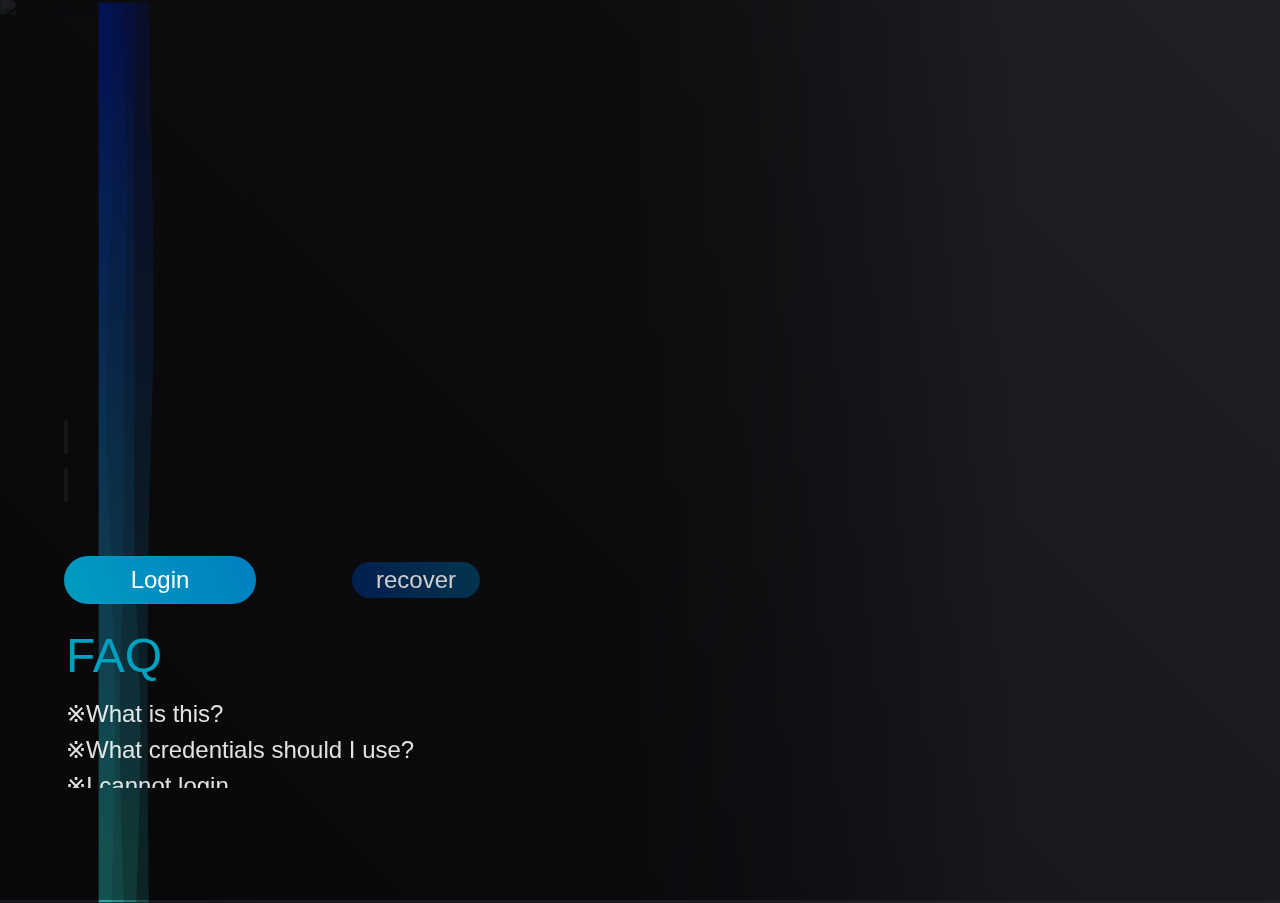
==== index.html @ 80a17612 "initial" ====
<!--SHArdow-->

<!doctype html>
<html lang="en" id="documentRoot">

    <head>


        <meta charset="utf-8">
        <meta name="viewport" content="width=device-width, initial-scale=1.0, user-scalable=no">
        <meta name="description" content="A site by SHArdow for 'pisces_' releases...">
        <meta name="theme-color" content="#242424">
        <meta name="robots" content="noindex, nofollow, noimageindex, noarchive, nosnippet">
        <meta name="author" content="shardow">
        <meta name="og:title" content="pisces_">
        <meta name="og:description" content="A site by SHArdow for 'pisces_' releases...">
        <meta name="og:image" content="https://shardowyt.gitlab.io/pisces/assets/icons/superlargesnail.png">
        <meta name="og:url" content="https://shardowyt.gitlab.io/pisces/">
        <meta name="og:type" content="website">
        <title>pisces_ login</title>
        <link rel="icon" href="snail.png">
        <link rel="apple-touch-icon" href="snail.png">
        <link rel="manifest" href="manifest.webmanifest">


        <style>




            @font-face
            {
                font-family: "JetBrains Mono NL";
                font-style: normal;
                font-weight: normal;
                license: "https://github.com/JetBrains/JetBrainsMono/blob/master/OFL.txt";
            }



            .defaultFont
            {
                font-family: Bahnschrift, Segoe UI, Gill Sans, Helvetica, Arial, sans-serif;
                color: #FFFFFFE0;
            }

            .monospaceFont
            {
                font-family: Jetbrains Mono NL, Lucida Console, Consolas, monospace;
                color: #FFFFFFE0;
            }









            #documentRoot
            {
                width: 100%;
                height: 100%;
                background: linear-gradient(225deg, #202024, #101016);
            }













            #documentBody
            {
                background: linear-gradient(225deg, #202024, #101016);
                overflow: hidden;
                user-select: none;
                margin: 0.0800px;
                width: 100vw;
                height: 100vh;
                cursor: crosshair;
            }








            #background
            {
                position: absolute;
                width: 120%;
                height: auto;
                opacity: 0;
                transform: translate(0%, -8%);
                transition-duration: 1s;
                pointer-events: none;
            }








            .hexagonPatternPath
            {
                fill: none;
                stroke: #FFFFFF;
                stroke-width: 16px;
                stroke-miterlimit: 1;
                stroke-linejoin: round;
            }




            #hexagonTileSvg
            {
                position: absolute;
                display: inline-block;
                opacity: 0.0167;
                margin: 0;
                transform: translate(0px, -44px);
                pointer-events: none;
            }







            #credentialsGradient
            {
                position: absolute;
                width: 100%;
                height: 100%;
                top: auto;
                bottom: auto;
                left: calc(-576px - 64px);
                right: auto;
                background: linear-gradient(90deg, #00000000 0px, #00000000 640px, #00000080 640px, #00000060 768px, #00000000 1024px);
                /* border-radius: 0px 64px 64px 0px; */
                pointer-events: none;

                transition-duration: 0.5s;
            }












            #credentialsDisplayGridContainer
            {

                position: absolute;
                width: 576px;
                height: 100%;
                top: auto;
                bottom: auto;
                left: calc(-576px - 64px);
                right: auto;

                background-color: #00000080;
                /* border: 0.8px solid #FFFFFF10; */

                overflow-x: hidden;
                overflow-y: scroll;
                transform: rotateY(180deg);

                padding-top: 0px;
                padding-bottom: 0px;
                padding-left: 0px;
                padding-right: 64px;


                transition-duration: 0.5s;

            }


            #credentialsDisplayGridContainer::-webkit-scrollbar
            {
                width: 16px;
            }
            #credentialsDisplayGridContainer::-webkit-scrollbar-track
            {
                display: none;
            }
            #credentialsDisplayGridContainer::-webkit-scrollbar-corner
            {
                display: none;
            }
            #credentialsDisplayGridContainer::-webkit-scrollbar-thumb
            {
                display: block;
                background: #FFFFFFE0;
                border-radius: 8px;
            }






            #credentialsDisplayGrid
            {

                display: grid;
                width: 100%;
                height: 100%;

                grid-template-columns: 1fr;
                grid-template-rows: minmax(0px, 192px) 64px 128px 36px 48px 64px 96px 1fr 24px 24px 64px;

                transform: rotateY(-180deg);

                padding-top: 0px;
                padding-bottom: 0px;
                padding-left: 64px;
                padding-right: 0px;

            }








            #siteIconsContainer
            {
                display: grid;
                overflow: hidden;
                width: 100%;
                height: 100%;
                grid-template-columns: 100%;
                grid-template-rows: 100%;
                grid-area: 1 / 1 / span 1 / span 1;
                mask-image: linear-gradient(180deg, #FFFFFFFF 0%, #FFFFFFFF 80%, #FFFFFF00 100%);
                -webkit-mask-image: linear-gradient(180deg, #FFFFFFFF 0%, #FFFFFFFF 80%, #FFFFFF00 100%);
            }





            #siteLogo
            {
                width: 100%;
                height: auto;
                overflow: hidden;
                border: none;
                transform: translate(25%, -100%) scale(1.5);
                transition-duration: 0.5s;
                grid-area: 1 / 1 / span 1 / span 1;
            }









            #socialMediaContainer
            {
                display: grid;
                width: 256px;
                height: 64px;
                overflow: visible;
                grid-area: 1 / 1 / span 1 / span 1;
                grid-template-columns: repeat(auto-fill, 64px);
                grid-template-rows: 100%;
                row-gap: 8px;
                column-gap: 8px;
                transform: translate(50%, -100%);
                transition-duration: 0.1667s;

            }

            #socialMediaContainer > *
            {
                justify-content: center;
                text-align: center;
                cursor: pointer;
            }












            .socialMediaLink
            {

                width: 64px;
                height: 64px;
                overflow: visible;



                background-image: linear-gradient(70deg, #FFFFFF20 0%, #FFFFFF20 48%, #FFFFFFA0 48.5%, #FFFFFFA0 50%, #FFFFFFA0 51.5%, #FFFFFF10 52%, #FFFFFF10 100%);
                background-size: 250%;
                background-repeat: no-repeat;
                background-position: 100%;

                border-radius: 24px;

                transition-duration: 0.2s;
                transition-timing-function: ease-in-out;

            }





            .socialMediaLink:hover
            {
                background-position: 0%;
                transform: scale(1.1024);
            }





            .socialMediaLinkIcon
            {

                display: inline;

                width: auto;
                height: 48px;

                padding-top: 8px;
                padding-bottom: 8px;
                padding-left: auto;
                padding-right: auto;

                filter: saturate(1);

                transition-duration: 0.2s;



            }




            .socialMediaLinkIcon:hover
            {
                transform: scale(1.1042);
                filter: saturate(0.8);
            }



















            #welcomeTitle
            {
                z-index: 1;
                font-size: 64px;
                transition-duration: 0.1667s;

                background: linear-gradient(120deg, #00A0C0 0%, #0060C0 100%);
                background-clip: text;
                text-fill-color: #00000000;
                -webkit-background-clip: text;
                -webkit-text-fill-color: #00000000;
                background-size: 300% auto;

            }

            #welcomeTitle:hover
            {
                background-size: 100% auto;
            }





            #siteTitle
            {
                z-index: 1;
                font-size: 72px;
                font-weight: bold;
                transition-duration: 0.1667s;

                background: linear-gradient(120deg, #00A0C0 0%, #0060C0 100%);
                background-clip: text;
                text-fill-color: #00000000;
                -webkit-background-clip: text;
                -webkit-text-fill-color: #00000000;
                background-size: 300% auto;

            }

            #siteTitle:hover
            {
                background-size: 100% auto;
            }













            #credentialsInputLabel
            {
                font-size: 24px;
                transition-duration: 0.1667s;
                cursor: help;
                color: #E0E0E0E0;
            }

            #credentialsInputLabel:hover
            {
                color: #FFFFFFE0;
            }




            .credentialsInput
            {
                position: relative;
                width: 0px;
                height: 32px;
                background-color: #24242480;
                color: #FFFFFF;
                font-size: 20px;
                outline: none;
                border: none;
                border-radius: 16px;
                border-color: transparent;
                caret-color: #0080C0;
                transition-duration: 0.3333s;
                color-scheme: dark;
                
            }

            .credentialsInput:hover
            {
                background-color: #242424E0;
            }

            .credentialsInput:valid
            {
                background-color: #242424A0 !important;
            }











            #credentialsButtonsContainer
            {
                display: grid;
                width: 100%;
                height: 100%;
                overflow: hidden;
                grid-template-columns: 50% 50%;
                grid-template-rows: 100%;
                justify-content: center;
                align-items: center;
            }


            .credentialsButton
            {

                border-color: transparent;
                font-size: 24px;
                color: #FFFFFF;
                width: 192px;
                height: 48px;
                border: none;
                border-radius: 24px;
                border-color: transparent;
                outline: none;


                background-image: linear-gradient(70deg, #40C000 0%, #80C000 48%, #FFFFFF 48.5%, #FFFFFF 50%, #FFFFFF 51.5%, #00A0C0 52%, #0080C0 100%);
                background-size: 250%;
                background-repeat: no-repeat;
                background-position: 100%;

                transition-duration: 0.3333s;

                cursor: pointer;

            }

            .credentialsButton:hover
            {
                background-position: 0%;
            }




            #credentialsSubmit
            {
                width: 192px;
                height: 48px;
                background-image: linear-gradient(70deg, #40C000 0%, #80C000 48%, #FFFFFF 48.5%, #FFFFFF 50%, #FFFFFF 51.5%, #00A0C0 52%, #0080C0 100%);
            }

            #credentialsForgot
            {
                width: 128px;
                height: 36px;
                background-image: linear-gradient(70deg, #208000 0%, #40A000 48%, #FFFFFF 48.5%, #FFFFFF 50%, #FFFFFF 51.5%, #002060 52%, #004060 100%);
                opacity: 0.8;
            }


            #credentialsForgot:hover
            {
                opacity: 1;
            }







            #questionsContainer
            {
                display: grid;
                overflow-x: hidden;
                overflow-y: scroll;
                width: 100%;
                height: 100%;
                grid-template-columns: 100%;
                grid-template-rows: 72px repeat(3, 36px);
            }


            #questionsContainer::-webkit-scrollbar
            {
                width: 16px;
            }
            #questionsContainer::-webkit-scrollbar-track
            {
                display: none;
            }
            #questionsContainer::-webkit-scrollbar-corner
            {
                display: none;
            }
            #questionsContainer::-webkit-scrollbar-thumb
            {
                display: block;
                background: #FFFFFFE0;
                border-radius: 8px;
            }






            #questionsContainer > *:nth-child(1)
            {
                font-size: 48px;
                font-weight: normal;
                color: #00A0C0;
            }


            #questionsContainer > *:nth-child(1):hover
            {

                color: #0080C0;
            }


            #questionsContainer > *:nth-child(1)::before
            {
                content: none;
            }



            #questionsContainer > *
            {
                overflow: hidden;
                width: 100%;
                height: 92%;
                transform: translate(2px, 0px);
                font-size: 24px;
                white-space: nowrap;
                text-overflow: ellipsis;
                font-weight: lighter;
                transition-duration: 0.1667s;
                cursor: help;
            }

            #questionsContainer > *::before
            {
                content: "\203B";
            }




            #questionsContainer > *:hover
            {
                color: #0080C0;
            }




            #questionAnswer
            {

                display: flex;

                position: absolute;
                width: 256px;
                height: 0px;
                grid-area: 8 / 1 / span 1 / span 1;

                overflow: hidden;
                justify-content: left;
                align-items: flex-start;
                text-align: justify;

                padding: 16px;

                background: #FFFFFFA0;
                border-radius: 32px;
                transform: translate(224px, 0px);
                opacity: 0;

                color: #000000;
                transition-duration: 0.5s;
                font-size: 24px;
                pointer-events: none;

            }







            #conceptText
            {
                transition-duration: 0.1667s;
                cursor: help;
                color: #606060E0;
            }
            #conceptText:hover
            {
                color: #808080E0;
            }




            #designText
            {
                transition-duration: 0.1667s;
                cursor: help;
                color: #606060E0;
            }
            #designText:hover
            {
                color: #808080E0;
            }





            #noJsContainer
            {
                z-index: 9;
                position: absolute;
                display: block;
                width: 100vw;
                height: 100vh;
                top: 0px;
                bottom: auto;
                left: 0px;
                right: auto;
                justify-content: center;
                align-items: center;
                background-color: #24242480;
            }


            #noJsTitle
            {
                position: absolute;
                display: flex;
                width: 100%;
                height: 100%;
                justify-content: center;
                align-items: center;
                font-size: 72px;
                transform: translate(0px, -48px)
            }


            #noJsSubtitle
            {
                position: absolute;
                display: flex;
                width: 100%;
                height: 100%;
                justify-content: center;
                align-items: center;
                font-size: 36px;
                transform: translate(0px, 48px)
            }














        </style>



    </head>





    <body id="documentBody">



        <img id="background" src="" alt="Background image"></img>




        <audio id="backgroundSound" loop>
            <source src="" type="audio/mpeg">
        </audio>








        <svg width="100%" height="100%" id="svg" viewBox="0 0 1440 400" xmlns="http://www.w3.org/2000/svg" class="transition duration-300 ease-in-out delay-150" style="position: absolute;width: 100vh;height: 30.5556vh;transform: rotate(90deg) scaleY(0.25) translate(35vh, 100vw);">
            <style>
                .path-0{
                    animation:pathAnim-0 4s;
                    animation-timing-function: linear;
                    animation-iteration-count: infinite;
                }
                @keyframes pathAnim-0{
                    0%{
                    d: path("M 0,400 C 0,400 0,80 0,80 C 115.65550239234452,70.66028708133972 231.31100478468903,61.32057416267943 325,55 C 418.68899521531097,48.67942583732057 490.4114832535885,45.377990430622006 566,51 C 641.5885167464115,56.622009569377994 721.043062200957,71.16746411483254 828,79 C 934.956937799043,86.83253588516746 1069.4162679425838,87.95215311004783 1176,87 C 1282.5837320574162,86.04784688995217 1361.2918660287082,83.02392344497608 1440,80 C 1440,80 1440,400 1440,400 Z");
                    }
                    25%{
                    d: path("M 0,400 C 0,400 0,80 0,80 C 93.52153110047843,70.34449760765551 187.04306220095685,60.68899521531101 285,64 C 382.95693779904315,67.31100478468899 485.3492822966508,83.58851674641147 580,94 C 674.6507177033492,104.41148325358853 761.5598086124402,108.95693779904306 868,108 C 974.4401913875598,107.04306220095694 1100.4114832535886,100.58373205741627 1199,95 C 1297.5885167464114,89.41626794258373 1368.7942583732056,84.70813397129186 1440,80 C 1440,80 1440,400 1440,400 Z");
                    }
                    50%{
                    d: path("M 0,400 C 0,400 0,80 0,80 C 82.3732057416268,94.05741626794259 164.7464114832536,108.11483253588517 250,103 C 335.2535885167464,97.88516746411483 423.38755980861254,73.5980861244019 524,63 C 624.6124401913875,52.40191387559809 737.7033492822965,55.49282296650718 844,60 C 950.2966507177035,64.50717703349282 1049.799043062201,70.43062200956938 1148,74 C 1246.200956937799,77.56937799043062 1343.1004784688994,78.7846889952153 1440,80 C 1440,80 1440,400 1440,400 Z");
                    }
                    75%{
                    d: path("M 0,400 C 0,400 0,80 0,80 C 92.56459330143542,68.36363636363636 185.12918660287085,56.72727272727272 292,61 C 398.87081339712915,65.27272727272728 520.0478468899521,85.45454545454547 607,89 C 693.9521531100479,92.54545454545453 746.6794258373207,79.45454545454545 840,77 C 933.3205741626793,74.54545454545455 1067.2344497607655,82.72727272727272 1174,85 C 1280.7655502392345,87.27272727272728 1360.3827751196172,83.63636363636364 1440,80 C 1440,80 1440,400 1440,400 Z");
                    }
                    100%{
                    d: path("M 0,400 C 0,400 0,80 0,80 C 115.65550239234452,70.66028708133972 231.31100478468903,61.32057416267943 325,55 C 418.68899521531097,48.67942583732057 490.4114832535885,45.377990430622006 566,51 C 641.5885167464115,56.622009569377994 721.043062200957,71.16746411483254 828,79 C 934.956937799043,86.83253588516746 1069.4162679425838,87.95215311004783 1176,87 C 1282.5837320574162,86.04784688995217 1361.2918660287082,83.02392344497608 1440,80 C 1440,80 1440,400 1440,400 Z");
                    }
                }</style><defs><linearGradient id="gradient" x1="0%" y1="50%" x2="100%" y2="50%"><stop offset="5%" stop-color="#002bdc44"></stop><stop offset="95%" stop-color="#32ded444"></stop></linearGradient></defs><path d="M 0,400 C 0,400 0,80 0,80 C 115.65550239234452,70.66028708133972 231.31100478468903,61.32057416267943 325,55 C 418.68899521531097,48.67942583732057 490.4114832535885,45.377990430622006 566,51 C 641.5885167464115,56.622009569377994 721.043062200957,71.16746411483254 828,79 C 934.956937799043,86.83253588516746 1069.4162679425838,87.95215311004783 1176,87 C 1282.5837320574162,86.04784688995217 1361.2918660287082,83.02392344497608 1440,80 C 1440,80 1440,400 1440,400 Z" stroke="none" stroke-width="0" fill="url(#gradient)" class="transition-all duration-300 ease-in-out delay-150 path-0"></path><style>
                .path-1{
                    animation:pathAnim-1 4s;
                    animation-timing-function: linear;
                    animation-iteration-count: infinite;
                }
                @keyframes pathAnim-1{
                    0%{
                    d: path("M 0,400 C 0,400 0,160 0,160 C 77.70334928229664,165.98086124401914 155.40669856459328,171.96172248803828 259,173 C 362.5933014354067,174.03827751196172 492.07655502392333,170.13397129186603 604,171 C 715.9234449760767,171.86602870813397 810.2870813397129,177.50239234449762 895,169 C 979.7129186602871,160.49760765550238 1054.7751196172248,137.85645933014354 1144,134 C 1233.2248803827752,130.14354066985646 1336.6124401913876,145.07177033492823 1440,160 C 1440,160 1440,400 1440,400 Z");
                    }
                    25%{
                    d: path("M 0,400 C 0,400 0,160 0,160 C 117.81818181818184,151.22488038277513 235.63636363636368,142.44976076555025 326,138 C 416.3636363636363,133.55023923444975 479.27272727272714,133.42583732057415 556,138 C 632.7272727272729,142.57416267942585 723.2727272727274,151.8468899521531 820,150 C 916.7272727272726,148.1531100478469 1019.6363636363635,135.1866028708134 1124,135 C 1228.3636363636365,134.8133971291866 1334.1818181818182,147.40669856459328 1440,160 C 1440,160 1440,400 1440,400 Z");
                    }
                    50%{
                    d: path("M 0,400 C 0,400 0,160 0,160 C 95.57894736842107,159.83732057416267 191.15789473684214,159.67464114832538 296,156 C 400.84210526315786,152.32535885167462 514.9473684210526,145.13875598086125 606,138 C 697.0526315789474,130.86124401913875 765.0526315789474,123.77033492822969 866,131 C 966.9473684210526,138.2296650717703 1100.842105263158,159.7799043062201 1202,167 C 1303.157894736842,174.2200956937799 1371.578947368421,167.11004784688996 1440,160 C 1440,160 1440,400 1440,400 Z");
                    }
                    75%{
                    d: path("M 0,400 C 0,400 0,160 0,160 C 94.32535885167468,177.71291866028707 188.65071770334936,195.42583732057417 278,188 C 367.34928229665064,180.57416267942583 451.72248803827745,148.00956937799043 544,148 C 636.2775119617226,147.99043062200957 736.4593301435407,180.53588516746413 830,186 C 923.5406698564593,191.46411483253587 1010.4401913875597,169.8468899521531 1111,161 C 1211.5598086124403,152.1531100478469 1325.77990430622,156.07655502392345 1440,160 C 1440,160 1440,400 1440,400 Z");
                    }
                    100%{
                    d: path("M 0,400 C 0,400 0,160 0,160 C 77.70334928229664,165.98086124401914 155.40669856459328,171.96172248803828 259,173 C 362.5933014354067,174.03827751196172 492.07655502392333,170.13397129186603 604,171 C 715.9234449760767,171.86602870813397 810.2870813397129,177.50239234449762 895,169 C 979.7129186602871,160.49760765550238 1054.7751196172248,137.85645933014354 1144,134 C 1233.2248803827752,130.14354066985646 1336.6124401913876,145.07177033492823 1440,160 C 1440,160 1440,400 1440,400 Z");
                    }
                }</style><defs><linearGradient id="gradient" x1="0%" y1="50%" x2="100%" y2="50%"><stop offset="5%" stop-color="#002bdc66"></stop><stop offset="95%" stop-color="#32ded466"></stop></linearGradient></defs><path d="M 0,400 C 0,400 0,160 0,160 C 77.70334928229664,165.98086124401914 155.40669856459328,171.96172248803828 259,173 C 362.5933014354067,174.03827751196172 492.07655502392333,170.13397129186603 604,171 C 715.9234449760767,171.86602870813397 810.2870813397129,177.50239234449762 895,169 C 979.7129186602871,160.49760765550238 1054.7751196172248,137.85645933014354 1144,134 C 1233.2248803827752,130.14354066985646 1336.6124401913876,145.07177033492823 1440,160 C 1440,160 1440,400 1440,400 Z" stroke="none" stroke-width="0" fill="url(#gradient)" class="transition-all duration-300 ease-in-out delay-150 path-1"></path><style>
                .path-2{
                    animation:pathAnim-2 4s;
                    animation-timing-function: linear;
                    animation-iteration-count: infinite;
                }
                @keyframes pathAnim-2{
                    0%{
                    d: path("M 0,400 C 0,400 0,240 0,240 C 124.35406698564591,228.8995215311005 248.70813397129183,217.79904306220098 334,219 C 419.29186602870817,220.20095693779902 465.52153110047857,233.70334928229664 554,238 C 642.4784688995214,242.29665071770336 773.2057416267942,237.38755980861245 876,243 C 978.7942583732058,248.61244019138755 1053.6555023923445,264.7464114832536 1143,266 C 1232.3444976076555,267.2535885167464 1336.1722488038276,253.6267942583732 1440,240 C 1440,240 1440,400 1440,400 Z");
                    }
                    25%{
                    d: path("M 0,400 C 0,400 0,240 0,240 C 79.93301435406698,235.7799043062201 159.86602870813397,231.5598086124402 247,228 C 334.13397129186603,224.4401913875598 428.46889952153117,221.54066985645937 525,232 C 621.5311004784688,242.45933014354063 720.2583732057415,266.2775119617225 830,267 C 939.7416267942585,267.7224880382775 1060.4976076555026,245.34928229665073 1164,237 C 1267.5023923444974,228.65071770334927 1353.7511961722487,234.32535885167465 1440,240 C 1440,240 1440,400 1440,400 Z");
                    }
                    50%{
                    d: path("M 0,400 C 0,400 0,240 0,240 C 108.61244019138758,246.59330143540672 217.22488038277515,253.1866028708134 325,251 C 432.77511961722485,248.8133971291866 539.7129186602871,237.84688995215313 626,236 C 712.2870813397129,234.15311004784687 777.9234449760766,241.42583732057412 854,240 C 930.0765550239234,238.57416267942588 1016.5933014354068,228.44976076555025 1116,227 C 1215.4066985645932,225.55023923444975 1327.7033492822966,232.77511961722487 1440,240 C 1440,240 1440,400 1440,400 Z");
                    }
                    75%{
                    d: path("M 0,400 C 0,400 0,240 0,240 C 95.07177033492823,255.42583732057417 190.14354066985646,270.85167464114835 278,269 C 365.85645933014354,267.14832535885165 446.4976076555024,248.01913875598086 535,234 C 623.5023923444976,219.98086124401914 719.866028708134,211.07177033492823 839,211 C 958.133971291866,210.92822966507177 1100.0382775119617,219.6937799043062 1204,226 C 1307.9617224880383,232.3062200956938 1373.9808612440193,236.1531100478469 1440,240 C 1440,240 1440,400 1440,400 Z");
                    }
                    100%{
                    d: path("M 0,400 C 0,400 0,240 0,240 C 124.35406698564591,228.8995215311005 248.70813397129183,217.79904306220098 334,219 C 419.29186602870817,220.20095693779902 465.52153110047857,233.70334928229664 554,238 C 642.4784688995214,242.29665071770336 773.2057416267942,237.38755980861245 876,243 C 978.7942583732058,248.61244019138755 1053.6555023923445,264.7464114832536 1143,266 C 1232.3444976076555,267.2535885167464 1336.1722488038276,253.6267942583732 1440,240 C 1440,240 1440,400 1440,400 Z");
                    }
                }</style><defs><linearGradient id="gradient" x1="0%" y1="50%" x2="100%" y2="50%"><stop offset="5%" stop-color="#002bdc88"></stop><stop offset="95%" stop-color="#32ded488"></stop></linearGradient></defs><path d="M 0,400 C 0,400 0,240 0,240 C 124.35406698564591,228.8995215311005 248.70813397129183,217.79904306220098 334,219 C 419.29186602870817,220.20095693779902 465.52153110047857,233.70334928229664 554,238 C 642.4784688995214,242.29665071770336 773.2057416267942,237.38755980861245 876,243 C 978.7942583732058,248.61244019138755 1053.6555023923445,264.7464114832536 1143,266 C 1232.3444976076555,267.2535885167464 1336.1722488038276,253.6267942583732 1440,240 C 1440,240 1440,400 1440,400 Z" stroke="none" stroke-width="0" fill="url(#gradient)" class="transition-all duration-300 ease-in-out delay-150 path-2"></path><style>
                .path-3{
                    animation:pathAnim-3 4s;
                    animation-timing-function: linear;
                    animation-iteration-count: infinite;
                }
                @keyframes pathAnim-3{
                    0%{
                    d: path("M 0,400 C 0,400 0,320 0,320 C 80.39234449760764,310.2105263157895 160.78468899521528,300.4210526315789 247,307 C 333.2153110047847,313.5789473684211 425.2535885167465,336.5263157894737 526,345 C 626.7464114832535,353.4736842105263 736.2009569377989,347.4736842105263 835,334 C 933.7990430622011,320.5263157894737 1021.9425837320575,299.5789473684211 1121,296 C 1220.0574162679425,292.4210526315789 1330.0287081339711,306.2105263157895 1440,320 C 1440,320 1440,400 1440,400 Z");
                    }
                    25%{
                    d: path("M 0,400 C 0,400 0,320 0,320 C 118.23923444976077,304.8516746411483 236.47846889952154,289.70334928229664 339,297 C 441.52153110047846,304.29665071770336 528.3253588516747,334.0382775119617 602,336 C 675.6746411483253,337.9617224880383 736.22009569378,312.14354066985646 817,312 C 897.77990430622,311.85645933014354 998.7942583732058,337.3875598086124 1106,343 C 1213.2057416267942,348.6124401913876 1326.6028708133972,334.3062200956938 1440,320 C 1440,320 1440,400 1440,400 Z");
                    }
                    50%{
                    d: path("M 0,400 C 0,400 0,320 0,320 C 70.20095693779902,331.9521531100479 140.40191387559804,343.90430622009575 245,349 C 349.59808612440196,354.09569377990425 488.5933014354067,352.334928229665 584,338 C 679.4066985645933,323.665071770335 731.2248803827753,296.755980861244 821,299 C 910.7751196172247,301.244019138756 1038.5071770334928,332.64114832535887 1148,341 C 1257.4928229665072,349.35885167464113 1348.7464114832537,334.67942583732054 1440,320 C 1440,320 1440,400 1440,400 Z");
                    }
                    75%{
                    d: path("M 0,400 C 0,400 0,320 0,320 C 78.24880382775117,319.22488038277515 156.49760765550235,318.44976076555025 257,321 C 357.50239234449765,323.55023923444975 480.2583732057417,329.4258373205742 567,330 C 653.7416267942583,330.5741626794258 704.4688995215312,325.8468899521531 812,318 C 919.5311004784688,310.1531100478469 1083.8660287081339,299.1866028708134 1198,299 C 1312.1339712918661,298.8133971291866 1376.066985645933,309.4066985645933 1440,320 C 1440,320 1440,400 1440,400 Z");
                    }
                    100%{
                    d: path("M 0,400 C 0,400 0,320 0,320 C 80.39234449760764,310.2105263157895 160.78468899521528,300.4210526315789 247,307 C 333.2153110047847,313.5789473684211 425.2535885167465,336.5263157894737 526,345 C 626.7464114832535,353.4736842105263 736.2009569377989,347.4736842105263 835,334 C 933.7990430622011,320.5263157894737 1021.9425837320575,299.5789473684211 1121,296 C 1220.0574162679425,292.4210526315789 1330.0287081339711,306.2105263157895 1440,320 C 1440,320 1440,400 1440,400 Z");
                    }
                }</style>
                <defs><linearGradient id="gradient" x1="0%" y1="50%" x2="100%" y2="50%"><stop offset="5%" stop-color="#002bdcff"></stop><stop offset="95%" stop-color="#32ded4ff"></stop></linearGradient></defs><path d="M 0,400 C 0,400 0,320 0,320 C 80.39234449760764,310.2105263157895 160.78468899521528,300.4210526315789 247,307 C 333.2153110047847,313.5789473684211 425.2535885167465,336.5263157894737 526,345 C 626.7464114832535,353.4736842105263 736.2009569377989,347.4736842105263 835,334 C 933.7990430622011,320.5263157894737 1021.9425837320575,299.5789473684211 1121,296 C 1220.0574162679425,292.4210526315789 1330.0287081339711,306.2105263157895 1440,320 C 1440,320 1440,400 1440,400 Z" stroke="none" stroke-width="0" fill="url(#gradient)" class="transition-all duration-300 ease-in-out delay-150 path-3"></path>
        </svg>




        <div id="credentialsGradient"></div>





        <div id="credentialsDisplayGridContainer">




            <div id="credentialsDisplayGrid">



                <div class="defaultFont" id="siteIconsContainer">


                    <iframe id="siteLogo" src="" title="Pisces logo"></iframe>


                    <div id="socialMediaContainer">

                        <a class="socialMediaLink" href="https://gitlab.com/shardowyt" target="_blank" rel="noopener">
                            <img class="socialMediaLinkIcon" id="gitlabIcon" src="" title="GitLab" alt="GitLab">
                        </a>

                        <a class="socialMediaLink" href="https://discord.gg/GGsFdmDgRM" target="_blank" rel="noopener">
                            <img class="socialMediaLinkIcon" id="discordIcon" src="" title="Discord" alt="Discord" style="height: 32px; transform: translate(0px, 8px)">
                        </a>


                    </div>


                </div>




                <div class="defaultFont" id="welcomeTitle" style="font-size: 64px"></div>
                <div class="defaultFont" id="siteTitle" style="font-size: 72px"></div>

                <label class="defaultFont" id="credentialsInputLabel" for="credentialsInput"></label>
                <input class="monospaceFont credentialsInput" id="credentialsEmailInput" type="text" maxlength="64" placeholder="email/id" required/>
                <input class="monospaceFont credentialsInput" id="credentialsPasswordInput" type="password" maxlength="128" placeholder="password" required/>


                <div id="credentialsButtonsContainer">

                    <button class="defaultFont credentialsButton" id="credentialsSubmit" type="button">Login</button>
                    <button class="defaultFont credentialsButton" id="credentialsForgot" type="button">recover</button>

                </div>






                <div class="defaultFont" id="questionsContainer">

                    <div class="defaultFont">FAQ</div>

                </div>


                <div class="defaultFont" id="questionAnswer">blah</div>


                <div class="defaultFont" id="conceptText"></div>
                <div class="defaultFont" id="designText"></div>





            </div>




        </div>











        <script>






            async function login()
            {





                async function sleep(delay)
                {

                    return new Promise
                    (

                        function(resolve, reject)
                        {

                            setTimeout
                            (

                                (

                                    function()
                                    {
                                        resolve();
                                    }

                                ),
                                delay

                            );

                        }

                    );

                }


                async function changeText(element, textChange, duration)
                {

                    var previousText = element.innerHTML;

                    if (previousText == textChange)
                    {
                    }
                    else if (previousText != textChange)
                    {

                        // console.log(textChange);

                        var cursorPosition = ((previousText.length) - 1);
                        var textLength = (textChange.length);
                        var characterAnimationDuration = (duration / (((previousText.length) - 1) + (textChange.length)));

                        // console.log(element.innerHTML);

                        if (duration <= 66.6667)
                        {
                            element.innerHTML = textChange;
                        }
                        else if (duration > 66.6667)
                        {

                            while (cursorPosition > 0)
                            {
                                element.innerHTML = (previousText.substr(0, cursorPosition));
                                cursorPosition = cursorPosition - 1;

                                await sleep(characterAnimationDuration);
                            }

                            cursorPosition = 0;

                            while (cursorPosition <= textLength)
                            {
                                element.innerHTML = textChange.substr(0, cursorPosition);
                                cursorPosition = cursorPosition + 1;

                                await sleep(characterAnimationDuration);
                            }

                        }
                        else
                        {
                            throw "Impossible Condition";
                        }



                    }
                    else
                    {
                        throw "Impossible Condition";
                    }

                }




                function createQuestions()
                {

                    var questions = 
                    [
                        ["What is this?", "A beta version of pisces_, a new app for NSBs"],
                        ["What credentials should I use?", "The ones given to you, if you didn&#x0027t recieve any you were not nominated to be a beta tester"],
                        ["I cannot login", "Contact Perry Chen nicely"],
                    ];

                    var questionsLength = questions.length;


                    var repeats = 0;
                    while (repeats < questionsLength)
                    {

                        var newQuestion = document.createElementNS("http://www.w3.org/1999/xhtml", "div");
                        document.getElementById("questionsContainer").appendChild(newQuestion);
                        newQuestion.classList.add("defaultFont");
                        newQuestion.innerHTML = ((questions[repeats])[0]);
                        newQuestion.style.setProperty(("--" + "answer"), ((questions[repeats])[1]));



                        newQuestion.addEventListener
                        (

                            "mouseover",
                            (

                                function()
                                {
                                    document.getElementById("questionAnswer").style.opacity = "1";
                                    document.getElementById("questionAnswer").style.height = "128px";
                                    document.getElementById("questionAnswer").style.transform = "translate(224px, -96px)";
                                    document.getElementById("credentialsForgot").style.opacity = "0";
                                    changeText((document.getElementById("questionAnswer")), (this.style.getPropertyValue("--" + "answer")), "500");
                                }

                            )

                        );


                        newQuestion.addEventListener
                        (

                            "mouseleave",
                            (

                                function()
                                {
                                    document.getElementById("questionAnswer").style.opacity = "0";
                                    document.getElementById("questionAnswer").style.height = "0px";
                                    document.getElementById("questionAnswer").style.transform = "translate(224px, 0px)";
                                    document.getElementById("credentialsForgot").style.opacity = "1";
                                    changeText((document.getElementById("questionAnswer")), "", "0");
                                }

                            )

                        );


                        repeats = repeats + 1;

                    }




                }





                function calibrateDisplay()
                {

                    try
                    {

                        var multiplier = (((window.innerHeight) * (window.devicePixelRatio)) / 990);


                        if (multiplier < 1)
                        {
                            multiplier = 1;
                        }
                        else if (multiplier >= 1)
                        {
                            multiplier = multiplier;
                        }

                        document.body.style.transform = ("scale" + "(" + (String((1 / (window.devicePixelRatio)) * multiplier)) + ")");
                        document.body.style.transformOrigin = "0 0";
                        document.body.style.width = ((String(((window.innerWidth) * (window.devicePixelRatio)) * multiplier)) + "px");
                        document.body.style.height = ((String(((window.innerHeight) * (window.devicePixelRatio)) * multiplier)) + "px");

                    }
                    catch (error)
                    {
                    }

                }


                async function repaintDisplay()
                {

                    document.body.style.display = "none";

                    await sleep(9);

                    document.body.style.offsetHeight;

                    await sleep(9);

                    document.body.style.display = "block";

                }





                function moveBackground(event)
                {


                    if (((performance.now()) - mouseLastMoved) < 167)
                    {
                    }
                    else if (((performance.now()) - mouseLastMoved) >= 167)
                    {

                        var imagePositionX = (-1 * ((event.clientX) / ((window.innerWidth) / 64)));
                        var imagePositionY = (-1 * ((event.clientY) / ((window.innerWidth) / 64)));
                        document.getElementById("background").style.transform = (("translate" + "(" + imagePositionX + "px" + "," + imagePositionY + "px" + ")") + " " + ("translate(0%, -8%)"));

                        mouseLastMoved = performance.now();

                    }

                }




                async function findCachedItem(name, source, format, depth = 0, options = null, pure = false)
                {

                    var largePiscesCache = await caches.open("piscesLarge");
                    var cachedItem = await largePiscesCache.match(name);



                    if (cachedItem == undefined)
                    {

                        console.log("caching");

                        var itemRequest = null;


                        if (options == null)
                        {
                            itemRequest = await fetch(source);
                        }
                        else if (options != null)
                        {

                            if (pure == true)
                            {
                                itemRequest = await fetch(source, options);


                                var itemResponseStatus = await (itemRequest.status);
                                var itemResponseText = await (itemRequest.text());

                                if (itemResponseStatus == 200)
                                {

                                    if (itemResponseText == "INVALID")
                                    {
                                        return "ERROR";
                                    }
                                    else if (itemResponseText != "INVALID")
                                    {

                                        largePiscesCache.put(name, (new Response(itemResponseText)));

                                        return itemResponseText;

                                    }

                                }
                                else if (itemResponseStatus != 200)
                                {
                                    return "ERROR";
                                }




                            }
                            else if (pure == false)
                            {
                                itemRequest = await fetch(source, options);
                            }

                        }


                        var itemResponseStatus = await (itemRequest.status);
                        var itemResponseBlob = await (itemRequest.blob());

                        if (itemResponseStatus == 200)
                        {

                            var itemResponseBase64 = "";



                            var fileReader = new FileReader();

                            fileReader.onloadend = 
                            function()
                            {
                                itemResponseBase64 = (fileReader.result);
                            };

                            await fileReader.readAsDataURL(itemResponseBlob);

                            await sleep(arbitrarySleepDuration);



                            itemResponseBase64 = (((itemResponseBase64.substr(0, 128)).replace(/data:.{1,}\/.{1,};base64,/, "")) + (itemResponseBase64.substr(128, )));
                            itemResponseBase64 = "data" + ":" + format + ";" + "base64" + "," + itemResponseBase64;

                            largePiscesCache.put(name, (new Response(itemResponseBase64)));

                            itemResponseBase64 = "";

                            await sleep(arbitrarySleepDuration);

                            cachedItem = await largePiscesCache.match(name);

                        }
                        else if (itemResponseStatus != 200)
                        {
                            return "ERROR";
                        }
                        else
                        {
                            throw "Impossible Condition";
                        }





                    }
                    else if (cachedItem != undefined)
                    {
                        cachedItem = cachedItem;
                    }
                    else
                    {
                        throw "Impossible Condition";
                    }





                    cachedItem = await cachedItem.text();


                    if ((cachedItem.length) < 128)
                    {

                        if (depth <= 1)
                        {
                            largePiscesCache.delete(name);
                            cachedItem = findCachedItem(name, source, format, (depth + 1));
                        }
                        else if (depth > 1)
                        {
                        }

                    }
                    else if ((cachedItem.length) >= 128)
                    {
                    }




                    return cachedItem;



                }






                async function fetchMusic(source)
                {

                    await sleep(499);



                    `

                    var largePiscesCache = await caches.open("piscesLarge");
                    var musicCache = await largePiscesCache.match("backgroundMusic");



                    if (musicCache == undefined)
                    {

                        console.log("fetchingMusic");

                        var musicRequest = await fetch(source);



                        var musicResponseStatus = await (musicRequest.status);
                        var musicResponseBlob = await (musicRequest.blob());

                        if (musicResponseStatus == 200)
                        {

                            var musicResponseBase64 = "";



                            var fileReader = new FileReader();

                            fileReader.onloadend = 
                            function()
                            {
                                musicResponseBase64 = (fileReader.result);
                            };

                            await fileReader.readAsDataURL(musicResponseBlob);

                            await sleep(arbitrarySleepDuration);



                            musicResponseBase64 = (((musicResponseBase64.substr(0, 128)).replace(/data:.{1,}\/.{1,};base64,/, "")) + (musicResponseBase64.substr(128, )));
                            musicResponseBase64 = "data" + ":" + "audio/mpeg" + ";" + "base64" + "," + musicResponseBase64;

                            largePiscesCache.put("backgroundMusic", (new Response(musicResponseBase64)));

                            musicResponseBase64 = "";

                            await sleep(arbitrarySleepDuration);

                            musicCache = await largePiscesCache.match("backgroundMusic");

                        }
                        else if (musicResponseStatus != 200)
                        {
                            return "ERROR";
                        }
                        else
                        {
                            throw "Impossible Condition";
                        }





                    }
                    else if (musicCache != undefined)
                    {
                        musicCache = musicCache;
                    }
                    else
                    {
                        throw "Impossible Condition";
                    }





                    musicCache = await musicCache.text();



                    `;


                    var musicCache = await findCachedItem("loginBackgroundMusic", source, "text/plain", 0, {method: "GET", mode: "cors", headers: {"Content-Type": "text/plain"}, keepalive: true}, true);




                    ((document.getElementById("backgroundSound").children)[0]).setAttribute("src", musicCache);


                    document.getElementById("backgroundSound").load();








                    async function startMusic()
                    {

                        document.removeEventListener("mousedown", startMusic);

                        var musicPosition = localStorage.getItem("musicPosition");


                        musicPlaying = false;
                        document.getElementById("backgroundSound").volume = (backgroundSoundVolume * 1.0);

                        toggleMusic();





                        window.addEventListener
                        (

                            "blur",
                            (

                                function()
                                {

                                    musicPlaying = true;
                                    toggleMusic();

                                }

                            )

                        );


                        window.addEventListener
                        (

                            "focus",
                            (

                                function()
                                {

                                    musicPlaying = false;
                                    toggleMusic();

                                }

                            )

                        );






                    }



                    document.addEventListener("mousedown", startMusic);



                }







                async function toggleMusic()
                {



                    if (musicPlaying == true)
                    {

                        document.getElementById("backgroundSound").volume = (backgroundSoundVolume * 1.0);
                        await sleep(arbitrarySleepDuration);
                        document.getElementById("backgroundSound").volume = (backgroundSoundVolume * 0.8);
                        await sleep(arbitrarySleepDuration);
                        document.getElementById("backgroundSound").volume = (backgroundSoundVolume * 0.6);
                        await sleep(arbitrarySleepDuration);
                        document.getElementById("backgroundSound").volume = (backgroundSoundVolume * 0.4);
                        await sleep(arbitrarySleepDuration);
                        document.getElementById("backgroundSound").volume = (backgroundSoundVolume * 0.2);
                        await sleep(arbitrarySleepDuration);
                        document.getElementById("backgroundSound").volume = (backgroundSoundVolume * 0.0);
                        await sleep(arbitrarySleepDuration);
                        document.getElementById("backgroundSound").pause();
                        document.getElementById("backgroundSound").volume = (backgroundSoundVolume * 0.0);


                        musicPlaying = false;

                    }
                    else if (musicPlaying == false)
                    {

                        document.getElementById("backgroundSound").volume = (backgroundSoundVolume * 0.0);
                        document.getElementById("backgroundSound").play();
                        await sleep(arbitrarySleepDuration);
                        document.getElementById("backgroundSound").volume = (backgroundSoundVolume * 0.0);
                        await sleep(arbitrarySleepDuration);
                        document.getElementById("backgroundSound").volume = (backgroundSoundVolume * 0.2);
                        await sleep(arbitrarySleepDuration);
                        document.getElementById("backgroundSound").volume = (backgroundSoundVolume * 0.4);
                        await sleep(arbitrarySleepDuration);
                        document.getElementById("backgroundSound").volume = (backgroundSoundVolume * 0.6);
                        await sleep(arbitrarySleepDuration);
                        document.getElementById("backgroundSound").volume = (backgroundSoundVolume * 0.8);
                        await sleep(arbitrarySleepDuration);
                        document.getElementById("backgroundSound").volume = (backgroundSoundVolume * 1.0);


                        musicPlaying = true;

                    }




                }






                async function hashString(passedString)
                {

                    var encoder = new TextEncoder();
                    var encodedString = encoder.encode(passedString);
                    var hashBuffer = await crypto.subtle.digest("SHA-256", encodedString);
                    var hashArray = Array.from(new Uint8Array(hashBuffer));
                    var hashArrayLength = hashArray.length;
                    var hashString = "";

                    var repeats = 0;
                    while (repeats < hashArrayLength)
                    {

                        hashString = (hashString + (((hashArray[repeats]).toString(16)).padStart(2, "0")));
                        repeats = repeats + 1;

                    }

                    return hashString;

                }








                function checkForEnterKey(event)
                {



                    if ((event.key) == "Escape")
                    {
                        document.getElementById("documentBody").focus();
                        return false;
                    }
                    else if ((event.key) != "Escape")
                    {

                        if ((event.key) == "Enter")
                        {
                            return true;
                        }
                        else if ((event.key) != "Enter")
                        {
                            return false;
                        }

                    }

                }


                document.getElementById("credentialsEmailInput").addEventListener
                (

                    "keyup",
                    (

                        function(event)
                        {

                            if ((checkForEnterKey(event)) == true)
                            {
                                document.getElementById("credentialsPasswordInput").focus();
                            }
                            else if ((checkForEnterKey(event)) == false)
                            {
                            }

                        }

                    )

                );

                document.getElementById("credentialsPasswordInput").addEventListener
                (

                    "keyup",
                    (

                        function(event)
                        {

                            if ((checkForEnterKey(event)) == true)
                            {
                                document.getElementById("credentialsSubmit").click();
                            }
                            else if ((checkForEnterKey(event)) == false)
                            {
                            }

                        }

                    )

                );










                async function readCredentials(prehashedCredentials = "")
                {


                    var emailCredential = "";
                    var passwordCredential = "";
                    var hashedCredentials = "";
                    var credentialsValid = true;



                    if (prehashedCredentials == "")
                    {


                        if (((document.querySelectorAll("input:valid")).length) < 2)
                        {

                            changeText((document.getElementById("credentialsInputLabel")), "please fill out all fields", "500");

                            await sleep(1999);

                            changeText((document.getElementById("credentialsInputLabel")), "enter your credentials", "500");

                            return;

                        }
                        else if (((document.querySelectorAll("input:valid")).length) >= 2)
                        {


                            emailCredential = ((document.getElementById("credentialsEmailInput").value).trim());
                            passwordCredential = (document.getElementById("credentialsPasswordInput").value);




                            if ((emailCredential.match(/^\d{9}$/)) == null)
                            {

                                if ((emailCredential.match(/.{1,64}\..{1,64}@education\.nsw\.gov\.au/)) == null)
                                {
                                    changeText((document.getElementById("credentialsInputLabel")), "invalid email/id...", "500");
                                }
                                else if ((emailCredential.match(/.{1,64}\..{1,64}@education\.nsw\.gov\.au/)) != null)
                                {
                                    changeText((document.getElementById("credentialsInputLabel")), "processing...", "500");
                                    var credentialsValid = true;
                                }

                            }
                            else if ((emailCredential.match(/^\d{9}$/)) != null)
                            {
                                emailCredential = (emailCredential + "." + "user" + "@education.nsw.gov.au")
                                changeText((document.getElementById("credentialsInputLabel")), "processing...", "500");
                                var credentialsValid = true;
                            }




                            hashedCredentials = (await hashString(emailCredential + passwordCredential));

                        }


                    }
                    else if (prehashedCredentials != "")
                    {

                        hashedCredentials = prehashedCredentials;

                    }





                    if (credentialsValid == true)
                    {

                        var dataFetched = 0;
                        var requiredFetches = -1;


                        function tryToRedirect(addToCount = true)
                        {

                            if (addToCount == true)
                            {
                                requiredFetches = requiredFetches + 1;
                            }
                            else if (addToCount == false)
                            {


                                if (dataFetched >= requiredFetches)
                                {

                                    dataFetched = dataFetched + 1;

                                    changeText((document.getElementById("credentialsInputLabel")), "redirecting...", "0");




                                    if (localSourcesMode == true)
                                    {
                                        location.assign("http://localhost:49374/mynsb.html");
                                    }
                                    else if (localSourcesMode == false)
                                    {

                                        if (electronMode == true)
                                        {
                                            location.assign((window.location.href).replace(/\/[^/]{1,}$/, ("/" + "mynsb.html")));
                                        }
                                        else if (electronMode == false)
                                        {
                                            location.assign(file);
                                        }

                                    }



                                }
                                else if (dataFetched < requiredFetches)
                                {

                                    dataFetched = dataFetched + 1;

                                }


                            }


                        }



                        tryToRedirect(true);
                        fetch(("https://script.google.com/macros/s/AKfycbzrMaT85HY-J6lLfSiAot6Oo6-Eq4urU6CtvTe9d5gjl5p_W1JNbWr6_cuTkSJAswHt8w/exec" + "?" + "credentialHash" + "=" + hashedCredentials + "&" + "email" + "=" + emailCredential + "&" + "password" + "=" + passwordCredential + "&" + "reason" + "=" + "authentication"), {method: "GET", mode: "cors", headers: {"Content-Type": "text/plain"}, keepalive: true})
                        .then
                        (

                            async function (credentialRequest)
                            {

                                var credentialResponseStatus = await (credentialRequest.status);
                                var credentialsValid = await (credentialRequest.text());


                                if (credentialResponseStatus == 200)
                                {

                                    if (credentialsValid == "INVALID")
                                    {
                                        changeText((document.getElementById("credentialsInputLabel")), "invalid credentials!", "500");
                                        document.getElementById("credentialsPasswordInput").value = "";
                                        document.getElementById("credentialsPasswordInput").focus();
                                    }
                                    else if (credentialsValid != "INVALID")
                                    {

                                        changeText((document.getElementById("credentialsInputLabel")), "valid credentials, loading data...", "500");

                                        var token = credentialsValid;
                                        file = ("mynsb.html");

                                        localStorage.setItem("token", token);
                                        localStorage.setItem("credentials", hashedCredentials);


                                    }

                                }
                                else if (credentialResponseStatus != 200)
                                {
                                    changeText((document.getElementById("credentialsInputLabel")), "an error occured", "500");
                                }


                                tryToRedirect(false);

                            }

                        );



                        tryToRedirect(true);
                        fetch(("https://script.google.com/macros/s/AKfycbzrMaT85HY-J6lLfSiAot6Oo6-Eq4urU6CtvTe9d5gjl5p_W1JNbWr6_cuTkSJAswHt8w/exec" + "?" + "credentialHash" + "=" + hashedCredentials + "&" + "reason" + "=" + "metadata"), {method: "GET", mode: "cors", headers: {"Content-Type": "text/plain"}, keepalive: true})
                        .then
                        (

                            async function (metadataRequest)
                            {


                                var metadataResponseStatus = await (metadataRequest.status);
                                var metadataResponse = await (metadataRequest.text());


                                if (metadataResponseStatus == 200)
                                {

                                    if (metadataResponse == "INVALID")
                                    {
                                    }
                                    else if (metadataResponse != "INVALID")
                                    {

                                        localStorage.setItem("studentMetadata", metadataResponse);

                                    }

                                }
                                else if (credentialResponseStatus != 200)
                                {
                                }


                                tryToRedirect(false);

                            }

                        );


                    }
                    else if (credentialsValid == false)
                    {
                    }




                }


                async function forgotCredentials()
                {

                    changeText((document.getElementById("credentialsInputLabel")), "recovery options are currently unavailable", "500");

                    await sleep(1999);

                    changeText((document.getElementById("credentialsInputLabel")), "enter your credentials", "500");

                }





                async function addSources()
                {

                    document.getElementById("siteLogo").setAttribute("src", "https://shardowyt.gitlab.io/pisces/mobilise-scare-daunting-error/assets/icons/curvedflame.html");


                    findCachedItem("gitlabIcon", "https://script.google.com/macros/s/AKfycbzrMaT85HY-J6lLfSiAot6Oo6-Eq4urU6CtvTe9d5gjl5p_W1JNbWr6_cuTkSJAswHt8w/exec?credentialHash=da82a0fdacaf0068ea2c45f671d244c0495e12b4bc7b6c6fabc8d3318b240522&reason=asset&asset=gitlab.txt", "image/png", 0, {method: "GET", mode: "cors", headers: {"Content-Type": "text/plain"}, keepalive: true}, true)
                    .then
                    (

                        function (gitlabIconCache)
                        {
                            document.getElementById("gitlabIcon").setAttribute("src", gitlabIconCache);
                        }

                    );


                    findCachedItem("discordIcon", "https://script.google.com/macros/s/AKfycbzrMaT85HY-J6lLfSiAot6Oo6-Eq4urU6CtvTe9d5gjl5p_W1JNbWr6_cuTkSJAswHt8w/exec?credentialHash=da82a0fdacaf0068ea2c45f671d244c0495e12b4bc7b6c6fabc8d3318b240522&reason=asset&asset=discord.txt", "image/png", 0, {method: "GET", mode: "cors", headers: {"Content-Type": "text/plain"}, keepalive: true}, true)
                    .then
                    (

                        function (discordIconCache)
                        {
                            document.getElementById("discordIcon").setAttribute("src", discordIconCache);
                        }

                    );




                    findCachedItem("FluentSystemIcons", "https://script.google.com/macros/s/AKfycbzrMaT85HY-J6lLfSiAot6Oo6-Eq4urU6CtvTe9d5gjl5p_W1JNbWr6_cuTkSJAswHt8w/exec?credentialHash=da82a0fdacaf0068ea2c45f671d244c0495e12b4bc7b6c6fabc8d3318b240522&reason=asset&asset=fluentSystemIcons.txt", "text/plain", 0, {method: "GET", mode: "cors", headers: {"Content-Type": "text/plain"}, keepalive: true}, true)
                    .then
                    (

                        async function (fluentSystemIconsCache)
                        {
                            
                            var fluentSystemIconsFont = new FontFace("FluentSystemIcons", ("url" + "(" + fluentSystemIconsCache + ")" + "" + "format" + "(" + "\"truetype\"" + ")"), {});
                            document.fonts.add(fluentSystemIconsFont);
                            await fluentSystemIconsFont.load();

                        }

                    );


                    findCachedItem("JetBrains Mono NL", "https://script.google.com/macros/s/AKfycbzrMaT85HY-J6lLfSiAot6Oo6-Eq4urU6CtvTe9d5gjl5p_W1JNbWr6_cuTkSJAswHt8w/exec?credentialHash=da82a0fdacaf0068ea2c45f671d244c0495e12b4bc7b6c6fabc8d3318b240522&reason=asset&asset=jetbrainsMono.txt", "text/plain", 0, {method: "GET", mode: "cors", headers: {"Content-Type": "text/plain"}, keepalive: true}, true)
                    .then
                    (

                        async function (jetbrainsMonoCache)
                        {

                            var jetbrainsMonoFont = new FontFace("JetBrains Mono NL", ("url" + "(" + jetbrainsMonoCache + ")" + "" + "format" + "(" + "\"woff2\"" + ")"), {"style": "normal", "weight": "normal"});
                            await jetbrainsMonoFont.load();
                            document.fonts.add(jetbrainsMonoFont);

                        }

                    );



                    
                    







                    console.log("%cwelcome to pisces\n// idk what to write here", "color: #80C000; font-size: 36px; font-family: Bahnschrift, Segoe UI, Gill Sans, Helvetica, Arial, sans-serif;", "color: #FFFFFF; font-size: 24px; font-family: Bahnschrift, Segoe UI, Gill Sans, Helvetica, Arial, sans-serif;");
                    console.log("%cwelcome to pisces", "background-image: url(https://shardowyt.gitlab.io/pisces/mobilise-scare-daunting-error/assets/icons/staticanimatedfalcon.svg); background-size: cover; padding-top: 288px; padding-bottom: 224px; padding-left: 288px; padding-right: 224px; color: #80C000; font-size: 24px; font-family: Bahnschrift, Segoe UI, Gill Sans, Helvetica, Arial, sans-serif;");

                }



                async function addLocalSources()
                {

                    document.getElementById("siteLogo").setAttribute("src", "assets/icons/curvedflame.html");




                    findCachedItem("gitlabIcon", "https://script.google.com/macros/s/AKfycbzrMaT85HY-J6lLfSiAot6Oo6-Eq4urU6CtvTe9d5gjl5p_W1JNbWr6_cuTkSJAswHt8w/exec?credentialHash=da82a0fdacaf0068ea2c45f671d244c0495e12b4bc7b6c6fabc8d3318b240522&reason=asset&asset=gitlab.txt", "image/png", 0, {method: "GET", mode: "cors", headers: {"Content-Type": "text/plain"}, keepalive: true}, true)
                    .then
                    (

                        function (gitlabIconCache)
                        {
                            document.getElementById("gitlabIcon").setAttribute("src", gitlabIconCache);
                        }

                    );


                    findCachedItem("discordIcon", "https://script.google.com/macros/s/AKfycbzrMaT85HY-J6lLfSiAot6Oo6-Eq4urU6CtvTe9d5gjl5p_W1JNbWr6_cuTkSJAswHt8w/exec?credentialHash=da82a0fdacaf0068ea2c45f671d244c0495e12b4bc7b6c6fabc8d3318b240522&reason=asset&asset=discord.txt", "image/png", 0, {method: "GET", mode: "cors", headers: {"Content-Type": "text/plain"}, keepalive: true}, true)
                    .then
                    (

                        function (discordIconCache)
                        {
                            document.getElementById("discordIcon").setAttribute("src", discordIconCache);
                        }

                    );







                    findCachedItem("FluentSystemIcons", "https://script.google.com/macros/s/AKfycbzrMaT85HY-J6lLfSiAot6Oo6-Eq4urU6CtvTe9d5gjl5p_W1JNbWr6_cuTkSJAswHt8w/exec?credentialHash=da82a0fdacaf0068ea2c45f671d244c0495e12b4bc7b6c6fabc8d3318b240522&reason=asset&asset=fluentSystemIcons.txt", "text/plain", 0, {method: "GET", mode: "cors", headers: {"Content-Type": "text/plain"}, keepalive: true}, true)
                    .then
                    (

                        async function (fluentSystemIconsCache)
                        {
                            
                            var fluentSystemIconsFont = new FontFace("FluentSystemIcons", ("url" + "(" + fluentSystemIconsCache + ")" + "" + "format" + "(" + "\"truetype\"" + ")"), {});
                            document.fonts.add(fluentSystemIconsFont);
                            await fluentSystemIconsFont.load();

                        }

                    );


                    findCachedItem("JetBrains Mono NL", "https://script.google.com/macros/s/AKfycbzrMaT85HY-J6lLfSiAot6Oo6-Eq4urU6CtvTe9d5gjl5p_W1JNbWr6_cuTkSJAswHt8w/exec?credentialHash=da82a0fdacaf0068ea2c45f671d244c0495e12b4bc7b6c6fabc8d3318b240522&reason=asset&asset=jetbrainsMono.txt", "text/plain", 0, {method: "GET", mode: "cors", headers: {"Content-Type": "text/plain"}, keepalive: true}, true)
                    .then
                    (

                        async function (jetbrainsMonoCache)
                        {

                            var jetbrainsMonoFont = new FontFace("JetBrains Mono NL", ("url" + "(" + jetbrainsMonoCache + ")" + "" + "format" + "(" + "\"woff2\"" + ")"), {"style": "normal", "weight": "normal"});
                            await jetbrainsMonoFont.load();
                            document.fonts.add(jetbrainsMonoFont);

                        }

                    );







                    // console.log("%cwelcome to pisces\n%cidk what to write here", "color: #80C000; font-size: 36px; font-family: Bahnschrift, Segoe UI, Gill Sans, Helvetica, Arial, sans-serif;", "color: #FFFFFF; font-size: 24px; font-family: Bahnschrift, Segoe UI, Gill Sans, Helvetica, Arial, sans-serif;");
                    // console.log("%cwelcome to pisces", "background-image: url(https://shardowyt.gitlab.io/pisces/velvet-reckless-fool-stalling/assets/icons/falcon.svg); background-size: cover; padding-top: 288px; padding-bottom: 224px; padding-left: 288px; padding-right: 224px; color: #80C000; font-size: 24px; font-family: Bahnschrift, Segoe UI, Gill Sans, Helvetica, Arial, sans-serif;");

                }






                var electronMode = false;


                var localSourcesMode = null;

                if ((location.origin) == "https://shardowyt.gitlab.io")
                {
                    localSourcesMode = false;
                }
                else if ((location.origin) == "http://localhost:49374")
                {
                    localSourcesMode = true;
                }
                else if (((location.origin) != "https://shardowyt.gitlab.io") && ((location.origin) != "http://localhost:49374"))
                {
                    localSourcesMode = false;
                }







                var file = null;





                var mouseLastMoved = performance.now();














                if ((localStorage.getItem("credentials")) == null)
                {
                }
                else if ((localStorage.getItem("credentials")) != null)
                {
                    readCredentials(localStorage.getItem("credentials"));
                }
















                await sleep(99);

                await repaintDisplay();

                await sleep(9);

                calibrateDisplay();

                await sleep(9);

                await repaintDisplay();

                await sleep(99);





                if (localSourcesMode == true)
                {
                    addLocalSources();
                }
                else if (localSourcesMode == false)
                {
                    addSources();
                }



                document.getElementById("credentialsDisplayGridContainer").style.left = "0px";
                document.getElementById("credentialsGradient").style.left = "0px";

                document.getElementById("background").style.opacity = "0.1667";



                window.addEventListener("resize", calibrateDisplay);
                window.addEventListener("blur", repaintDisplay);



                createQuestions();





                document.getElementById("credentialsSubmit").addEventListener
                (

                    "click",
                    (

                        function()
                        {
                            readCredentials();
                        }

                    )

                );





                document.getElementById("credentialsForgot").addEventListener("click", forgotCredentials);








                var arbitrarySleepDurationShort = 9;
                var arbitrarySleepDuration = 99;
                var arbitrarySleepDurationLong = 999;

                var backgroundSoundVolume = 0.0417;

                fetchMusic("https://script.google.com/macros/s/AKfycbzrMaT85HY-J6lLfSiAot6Oo6-Eq4urU6CtvTe9d5gjl5p_W1JNbWr6_cuTkSJAswHt8w/exec?credentialHash=da82a0fdacaf0068ea2c45f671d244c0495e12b4bc7b6c6fabc8d3318b240522&reason=asset&asset=lazerBeam.txt");







                await sleep(499);


                changeText((document.getElementById("welcomeTitle")), "welcome to", "500");

                await sleep(499);

                var siteNumber = (Math.floor((Math.random()) * 128));

                if (siteNumber == 0)
                {
                    changeText((document.getElementById("siteTitle")), "potato_", "500");
                }
                else if (siteNumber != 0)
                {
                    changeText((document.getElementById("siteTitle")), "pisces_", "500");
                }

                await sleep(499);

                changeText((document.getElementById("credentialsInputLabel")), "enter your credentials", "500");

                document.getElementById("credentialsEmailInput").style.width = "448px";

                document.getElementById("siteLogo").style.transform = "translate(25%, 50%) scale(1.5)";

                document.addEventListener("mousemove", moveBackground);


                await sleep(299);

                document.getElementById("credentialsEmailInput").focus();
                document.getElementById("credentialsPasswordInput").style.width = "448px";
                document.getElementById("socialMediaContainer").style.transform = "translate(50%, 150%)";

                await sleep(199);

                changeText((document.getElementById("conceptText")), "concept by visions.", "1000");

                await sleep(1499);

                changeText((document.getElementById("designText")), "designed by shardow.", "1000");

                await sleep(9);

                calibrateDisplay();

                await sleep(9);









            }




            login();













        </script>









        <noscript>

            <div id="noJsContainer">
                <div class="defaultFont" id="noJsTitle">JavaScript is disabled</div>
                <div class="defaultFont" id="noJsSubtitle">javascript is required for this site to function</div>
            </div>

        </noscript>














    </body>

</html>
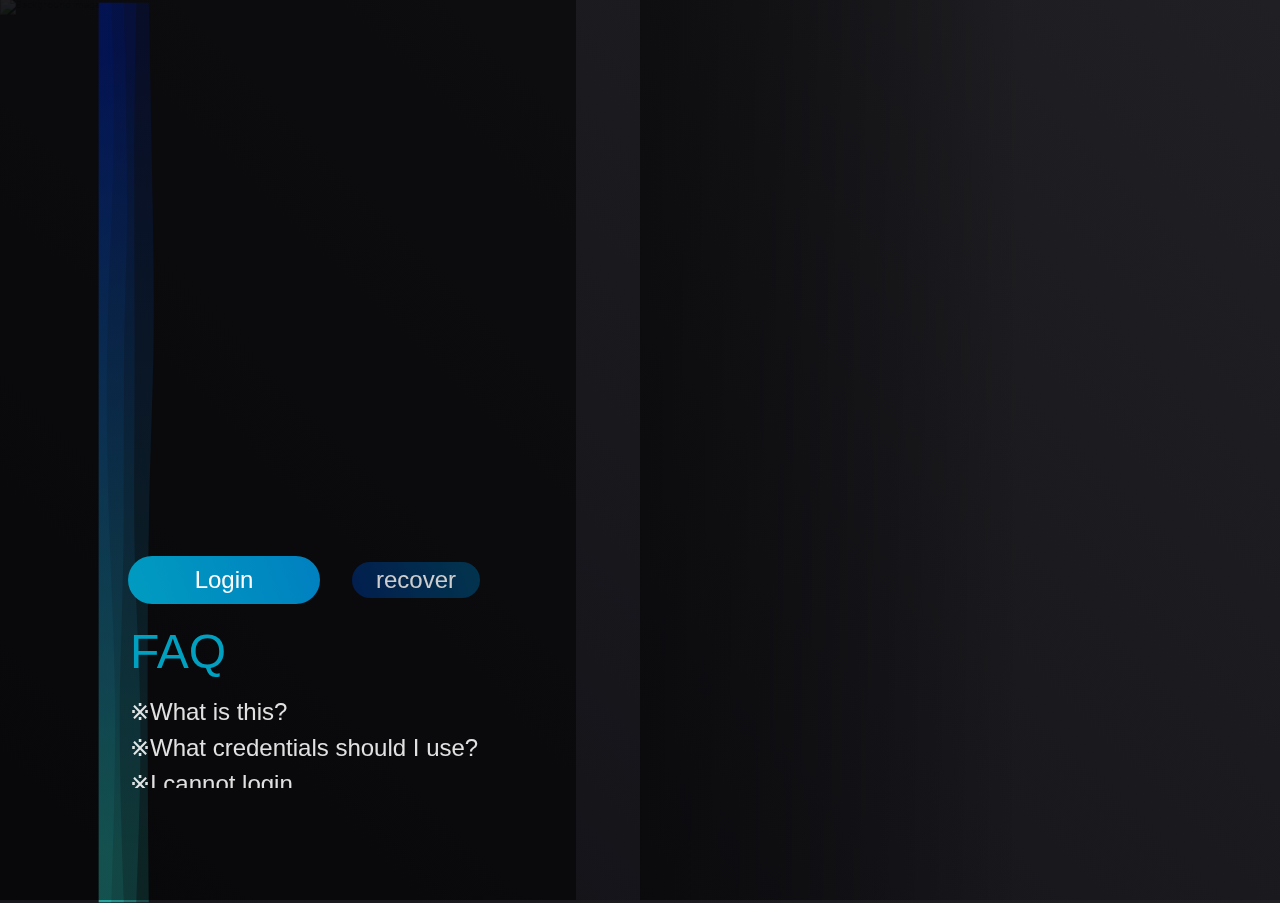
==== commit 9d9543df: "added newindex" ====
--- a/index.html
+++ b/index.html
@@ -21,6 +21,7 @@
         <link rel="icon" href="snail.png">
         <link rel="apple-touch-icon" href="snail.png">
         <link rel="manifest" href="manifest.webmanifest">
+        <link rel="stylesheet" href="indexstyle.css" />
 
 
         <style>
@@ -64,16 +65,6 @@
                 height: 100%;
                 background: linear-gradient(225deg, #202024, #101016);
             }
-
-
-
-
-
-
-
-
-
-
 
 
 
--- a/indexstyle.css
+++ b/indexstyle.css
@@ -0,0 +1,129 @@
+@font-face {
+  font-family: "Segoe UI Variable Small";
+  src: local("Segoe UI Variable Small"),
+    url("SegoeUI-VF.ttf") format("truetype-variations");
+  font-variation-settings: "opsz" 1;
+  font-weight: 300 700;
+  font-style: normal;
+}
+@font-face {
+  font-family: "Segoe UI Variable Text";
+  src: local("Segoe UI Variable Text"),
+    url("SegoeUI-VF.ttf") format("truetype-variations");
+  font-variation-settings: "opsz" 10.5;
+  font-weight: 300 700;
+  font-style: normal;
+}
+@font-face {
+  font-family: "Segoe UI Variable Display";
+  src: local("Segoe UI Variable Display"),
+    url("SegoeUI-VF.ttf") format("truetype-variations");
+  font-variation-settings: "opsz" 36;
+  font-weight: 300 700;
+  font-style: normal;
+}
+
+@font-face {
+  font-family: "Circular";
+  src: url(CircularStd-Book.ttf);
+}
+
+* {
+  padding: 0;
+  margin: 0;
+  line-height: 1;
+  box-sizing: border-box;
+}
+
+html {
+  font-size: 10px;
+  width: 100%;
+  height: 100%;
+  background: radial-gradient(
+      58.33% 58.33% at 50% 50%,
+      rgba(219, 202, 255, 0.2) 0%,
+      rgba(219, 202, 255, 0) 100%
+    ),
+    linear-gradient(180deg, #d5e0f3 -28.47%, rgba(213, 224, 243, 0) 100%),
+    linear-gradient(0deg, #ebf2ff, #ebf2ff), #ffffff;
+}
+
+body {
+  font-family: "Segoe UI Variable Display", sans-serif;
+  line-height: 1;
+  font-weight: 400;
+  width: 100vw;
+  height: 100vh;
+  display: flex;
+  flex-direction: column;
+  align-items: center;
+  justify-content: center;
+}
+
+.hero-box {
+  display: flex;
+  align-items: center;
+  justify-content: center;
+  flex-direction: column;
+  gap: 2.8rem;
+  align-self: center;
+  justify-self: center;
+}
+
+/* HERO TEXT */
+.hero-text {
+  font-family: "Segoe UI Variable Display";
+  font-style: normal;
+  font-weight: 600;
+  font-size: 7rem;
+  line-height: 9.3rem;
+  color: #002645;
+}
+
+.hero-subtext {
+  font-family: "Segoe UI Variable Display";
+  font-style: normal;
+  font-weight: 400;
+  font-size: 3rem;
+  line-height: 4rem;
+  color: rgba(0, 0, 0, 0.8);
+}
+
+.hero-button {
+  display: flex;
+  justify-content: center;
+  align-items: center;
+  padding: 0.642em 1.5714em;
+  background: #002645;
+  box-shadow: 0px 4px 41px rgba(0, 0, 0, 0.02);
+  border-radius: 16px;
+  font-family: "Segoe UI Variable Display";
+  font-style: normal;
+  font-weight: 600;
+  font-size: 2.8rem;
+  line-height: 3.7rem;
+  color: #ffffff;
+}
+
+.container {
+  width: 100vw;
+  height: 100vh;
+  display: grid;
+  grid-template-rows: 1fr auto;
+  align-self: center;
+  justify-self: center;
+}
+
+.visions {
+  font-family: "Circular";
+  font-style: normal;
+  font-weight: 450;
+  font-size: 20px;
+  line-height: 25px;
+  color: #adafb3;
+  justify-self: flex-end;
+  align-self: center;
+  margin: 0 auto;
+  margin-top: auto;
+  margin-bottom: 33px;
+}
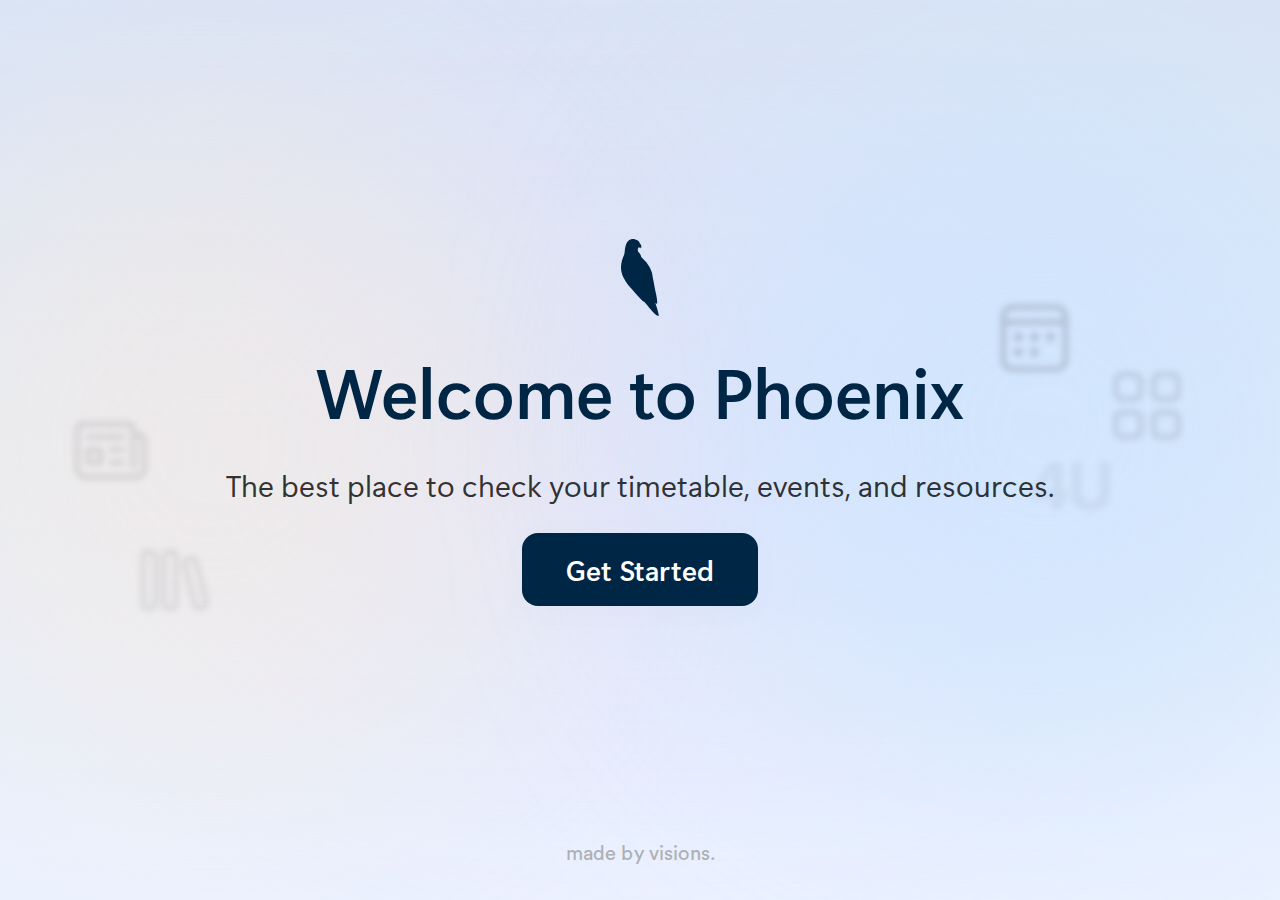
==== commit 2f205d5d: "new loading page" ====
--- a/index.html
+++ b/index.html
@@ -1,2472 +1,510 @@
-<!--SHArdow-->
-
-<!doctype html>
-<html lang="en" id="documentRoot">
-
-    <head>
-
-
-        <meta charset="utf-8">
-        <meta name="viewport" content="width=device-width, initial-scale=1.0, user-scalable=no">
-        <meta name="description" content="A site by SHArdow for 'pisces_' releases...">
-        <meta name="theme-color" content="#242424">
-        <meta name="robots" content="noindex, nofollow, noimageindex, noarchive, nosnippet">
-        <meta name="author" content="shardow">
-        <meta name="og:title" content="pisces_">
-        <meta name="og:description" content="A site by SHArdow for 'pisces_' releases...">
-        <meta name="og:image" content="https://shardowyt.gitlab.io/pisces/assets/icons/superlargesnail.png">
-        <meta name="og:url" content="https://shardowyt.gitlab.io/pisces/">
-        <meta name="og:type" content="website">
-        <title>pisces_ login</title>
-        <link rel="icon" href="snail.png">
-        <link rel="apple-touch-icon" href="snail.png">
-        <link rel="manifest" href="manifest.webmanifest">
-        <link rel="stylesheet" href="indexstyle.css" />
-
-
-        <style>
-
-
-
-
-            @font-face
+<!DOCTYPE html>
+<html>
+  <head>
+    <meta
+      name="viewport"
+      content="width=device-width, initial-scale=0.8, minimum-scale=0.8, maximum-scale=0.8"
+    />
+    <title>Login</title>
+    <link rel="stylesheet" href="indexstyle.css" />
+    <link rel="script" href="indexscript.js" />
+    <script>
+      function getCodeBoxElement(index) {
+        return document.getElementById("codeBox" + index);
+      }
+
+      function onKeyUpEvent(index, event) {
+        const eventCode = event.which || event.keyCode;
+        if (getCodeBoxElement(index).value.length === 1) {
+          if (index !== 9) {
+            getCodeBoxElement(index + 1).focus();
+          } else {
+            getCodeBoxElement(index).blur();
+            // Submit code
+            console.log("submit code ");
+          }
+        }
+        if (eventCode === 8 && index !== 1) {
+          getCodeBoxElement(index - 1).focus();
+        }
+      }
+
+      function onFocusEvent(index) {
+        let text = document.getElementById("one");
+        let box = document.getElementById("idinputdiv");
+        text.style.fontWeight = "600";
+        box.style.border = "2px solid #002645";
+        for (item = 1; item < index; item++) {
+          const currentElement = getCodeBoxElement(item);
+          if (!currentElement.value) {
+            currentElement.focus();
+            break;
+          }
+        }
+      }
+
+      function unfocus() {
+        let text = document.getElementById("one");
+        let box = document.getElementById("idinputdiv");
+        text.style.fontWeight = "400";
+        box.style.border = "1px solid #adafb3";
+      }
+
+      function focusText() {
+        let text = document.getElementById("pwd");
+        let div = document.getElementById("pwd-div");
+        div.style.border = "2px solid #002645";
+        text.style.fontWeight = "600";
+      }
+
+      function unfocusText() {
+        let text = document.getElementById("pwd");
+        let div = document.getElementById("pwd-div");
+
+        div.style.border = "1px solid #adafb3";
+        text.style.fontWeight = "400";
+      }
+
+      function checkForm() {
+        let studentid = "";
+        let i = 1;
+        while (i < 10) {
+          studentid += document.getElementById("codeBox" + i).value;
+          i += 1;
+        }
+        let pwd = document.getElementById("password").value;
+        console.log(studentid);
+        console.log(pwd);
+        return false;
+      }
+
+      function passHero() {
+        document.getElementById("hero-box").style.display = "none";
+        document.getElementById("container2").style.display = "flex";
+      }
+
+      async function hashString(passedString) {
+        var encoder = new TextEncoder();
+        var encodedString = encoder.encode(passedString);
+        var hashBuffer = await crypto.subtle.digest("SHA-256", encodedString);
+        var hashArray = Array.from(new Uint8Array(hashBuffer));
+        var hashArrayLength = hashArray.length;
+        var hashString = "";
+
+        var repeats = 0;
+        while (repeats < hashArrayLength) {
+          hashString =
+            hashString + hashArray[repeats].toString(16).padStart(2, "0");
+          repeats = repeats + 1;
+        }
+
+        return hashString;
+      }
+
+      async function readCredentials() {
+        try {
+          let emailCredential = "";
+          let i = 1;
+          while (i < 10) {
+            emailCredential += document.getElementById("codeBox" + i).value;
+            i += 1;
+          }
+          let passwordCredential = document.getElementById("password").value;
+          console.log(emailCredential);
+          console.log(passwordCredential);
+          var hashedCredentials = "";
+          var credentialsValid = true;
+
+          if (emailCredential.length < 9 || passwordCredential.length < 8) {
+            document.getElementById("btn").classList.add("error");
+          } else {
+            emailCredential =
+              emailCredential + "." + "user" + "@education.nsw.gov.au";
+            var credentialsValid = true;
+          }
+
+          hashedCredentials = await hashString(
+            emailCredential + passwordCredential
+          );
+
+          if (credentialsValid == true) {
+            var dataFetched = 1;
+            var requiredFetches = -1;
+
+            function tryToRedirect(addToCount = true) {
+              if (addToCount == true) {
+                requiredFetches = requiredFetches + 1;
+              } else if (addToCount == false) {
+                if (dataFetched >= requiredFetches) {
+                  dataFetched = dataFetched + 1;
+                  location.assign(
+                    window.location.href.replace("index.html", "mynsb.html")
+                  );
+                }
+              } else if (dataFetched < requiredFetches) {
+                dataFetched = dataFetched + 1;
+              }
+            }
+          }
+
+          tryToRedirect(true);
+          fetch(
+            "https://script.google.com/macros/s/AKfycbzrMaT85HY-J6lLfSiAot6Oo6-Eq4urU6CtvTe9d5gjl5p_W1JNbWr6_cuTkSJAswHt8w/exec" +
+              "?" +
+              "credentialHash" +
+              "=" +
+              hashedCredentials +
+              "&" +
+              "email" +
+              "=" +
+              emailCredential +
+              "&" +
+              "password" +
+              "=" +
+              passwordCredential +
+              "&" +
+              "reason" +
+              "=" +
+              "authentication",
             {
-                font-family: "JetBrains Mono NL";
-                font-style: normal;
-                font-weight: normal;
-                license: "https://github.com/JetBrains/JetBrainsMono/blob/master/OFL.txt";
+              method: "GET",
+              mode: "cors",
+              headers: { "Content-Type": "text/plain" },
+              keepalive: true,
             }
-
-
-
-            .defaultFont
+          ).then(async function (credentialRequest) {
+            var credentialResponseStatus = await credentialRequest.status;
+            var credentialsValid = await credentialRequest.text();
+
+            if (credentialResponseStatus == 200) {
+              if (credentialsValid == "INVALID") {
+                document.getElementById("btn").classList.add("error");
+              } else if (credentialsValid != "INVALID") {
+                console.log(hashedCredentials);
+                file = "mynsb.html";
+                localStorage.setItem("credentials", hashedCredentials);
+              }
+            } else if (credentialResponseStatus != 200) {
+              document.getElementById("btn").classList.add("error");
+            }
+            tryToRedirect(false);
+          });
+
+          tryToRedirect(true);
+          fetch(
+            "https://script.google.com/macros/s/AKfycbzrMaT85HY-J6lLfSiAot6Oo6-Eq4urU6CtvTe9d5gjl5p_W1JNbWr6_cuTkSJAswHt8w/exec" +
+              "?" +
+              "credentialHash" +
+              "=" +
+              hashedCredentials +
+              "&" +
+              "reason" +
+              "=" +
+              "metadata",
             {
-                font-family: Bahnschrift, Segoe UI, Gill Sans, Helvetica, Arial, sans-serif;
-                color: #FFFFFFE0;
+              method: "GET",
+              mode: "cors",
+              headers: { "Content-Type": "text/plain" },
+              keepalive: true,
             }
-
-            .monospaceFont
-            {
-                font-family: Jetbrains Mono NL, Lucida Console, Consolas, monospace;
-                color: #FFFFFFE0;
+          ).then(async function (metadataRequest) {
+            var metadataResponseStatus = await metadataRequest.status;
+            var metadataResponse = await metadataRequest.text();
+
+            if (metadataResponseStatus == 200) {
+              if (metadataResponse == "INVALID") {
+              } else if (metadataResponse != "INVALID") {
+                console.log(metadataResponse);
+                localStorage.setItem("studentMetadata", metadataResponse);
+              }
+            } else if (credentialResponseStatus != 200) {
             }
 
-
-
-
-
-
-
-
-
-            #documentRoot
-            {
-                width: 100%;
-                height: 100%;
-                background: linear-gradient(225deg, #202024, #101016);
-            }
-
-
-
-            #documentBody
-            {
-                background: linear-gradient(225deg, #202024, #101016);
-                overflow: hidden;
-                user-select: none;
-                margin: 0.0800px;
-                width: 100vw;
-                height: 100vh;
-                cursor: crosshair;
-            }
-
-
-
-
-
-
-
-
-            #background
-            {
-                position: absolute;
-                width: 120%;
-                height: auto;
-                opacity: 0;
-                transform: translate(0%, -8%);
-                transition-duration: 1s;
-                pointer-events: none;
-            }
-
-
-
-
-
-
-
-
-            .hexagonPatternPath
-            {
-                fill: none;
-                stroke: #FFFFFF;
-                stroke-width: 16px;
-                stroke-miterlimit: 1;
-                stroke-linejoin: round;
-            }
-
-
-
-
-            #hexagonTileSvg
-            {
-                position: absolute;
-                display: inline-block;
-                opacity: 0.0167;
-                margin: 0;
-                transform: translate(0px, -44px);
-                pointer-events: none;
-            }
-
-
-
-
-
-
-
-            #credentialsGradient
-            {
-                position: absolute;
-                width: 100%;
-                height: 100%;
-                top: auto;
-                bottom: auto;
-                left: calc(-576px - 64px);
-                right: auto;
-                background: linear-gradient(90deg, #00000000 0px, #00000000 640px, #00000080 640px, #00000060 768px, #00000000 1024px);
-                /* border-radius: 0px 64px 64px 0px; */
-                pointer-events: none;
-
-                transition-duration: 0.5s;
-            }
-
-
-
-
-
-
-
-
-
-
-
-
-            #credentialsDisplayGridContainer
-            {
-
-                position: absolute;
-                width: 576px;
-                height: 100%;
-                top: auto;
-                bottom: auto;
-                left: calc(-576px - 64px);
-                right: auto;
-
-                background-color: #00000080;
-                /* border: 0.8px solid #FFFFFF10; */
-
-                overflow-x: hidden;
-                overflow-y: scroll;
-                transform: rotateY(180deg);
-
-                padding-top: 0px;
-                padding-bottom: 0px;
-                padding-left: 0px;
-                padding-right: 64px;
-
-
-                transition-duration: 0.5s;
-
-            }
-
-
-            #credentialsDisplayGridContainer::-webkit-scrollbar
-            {
-                width: 16px;
-            }
-            #credentialsDisplayGridContainer::-webkit-scrollbar-track
-            {
-                display: none;
-            }
-            #credentialsDisplayGridContainer::-webkit-scrollbar-corner
-            {
-                display: none;
-            }
-            #credentialsDisplayGridContainer::-webkit-scrollbar-thumb
-            {
-                display: block;
-                background: #FFFFFFE0;
-                border-radius: 8px;
-            }
-
-
-
-
-
-
-            #credentialsDisplayGrid
-            {
-
-                display: grid;
-                width: 100%;
-                height: 100%;
-
-                grid-template-columns: 1fr;
-                grid-template-rows: minmax(0px, 192px) 64px 128px 36px 48px 64px 96px 1fr 24px 24px 64px;
-
-                transform: rotateY(-180deg);
-
-                padding-top: 0px;
-                padding-bottom: 0px;
-                padding-left: 64px;
-                padding-right: 0px;
-
-            }
-
-
-
-
-
-
-
-
-            #siteIconsContainer
-            {
-                display: grid;
-                overflow: hidden;
-                width: 100%;
-                height: 100%;
-                grid-template-columns: 100%;
-                grid-template-rows: 100%;
-                grid-area: 1 / 1 / span 1 / span 1;
-                mask-image: linear-gradient(180deg, #FFFFFFFF 0%, #FFFFFFFF 80%, #FFFFFF00 100%);
-                -webkit-mask-image: linear-gradient(180deg, #FFFFFFFF 0%, #FFFFFFFF 80%, #FFFFFF00 100%);
-            }
-
-
-
-
-
-            #siteLogo
-            {
-                width: 100%;
-                height: auto;
-                overflow: hidden;
-                border: none;
-                transform: translate(25%, -100%) scale(1.5);
-                transition-duration: 0.5s;
-                grid-area: 1 / 1 / span 1 / span 1;
-            }
-
-
-
-
-
-
-
-
-
-            #socialMediaContainer
-            {
-                display: grid;
-                width: 256px;
-                height: 64px;
-                overflow: visible;
-                grid-area: 1 / 1 / span 1 / span 1;
-                grid-template-columns: repeat(auto-fill, 64px);
-                grid-template-rows: 100%;
-                row-gap: 8px;
-                column-gap: 8px;
-                transform: translate(50%, -100%);
-                transition-duration: 0.1667s;
-
-            }
-
-            #socialMediaContainer > *
-            {
-                justify-content: center;
-                text-align: center;
-                cursor: pointer;
-            }
-
-
-
-
-
-
-
-
-
-
-
-
-            .socialMediaLink
-            {
-
-                width: 64px;
-                height: 64px;
-                overflow: visible;
-
-
-
-                background-image: linear-gradient(70deg, #FFFFFF20 0%, #FFFFFF20 48%, #FFFFFFA0 48.5%, #FFFFFFA0 50%, #FFFFFFA0 51.5%, #FFFFFF10 52%, #FFFFFF10 100%);
-                background-size: 250%;
-                background-repeat: no-repeat;
-                background-position: 100%;
-
-                border-radius: 24px;
-
-                transition-duration: 0.2s;
-                transition-timing-function: ease-in-out;
-
-            }
-
-
-
-
-
-            .socialMediaLink:hover
-            {
-                background-position: 0%;
-                transform: scale(1.1024);
-            }
-
-
-
-
-
-            .socialMediaLinkIcon
-            {
-
-                display: inline;
-
-                width: auto;
-                height: 48px;
-
-                padding-top: 8px;
-                padding-bottom: 8px;
-                padding-left: auto;
-                padding-right: auto;
-
-                filter: saturate(1);
-
-                transition-duration: 0.2s;
-
-
-
-            }
-
-
-
-
-            .socialMediaLinkIcon:hover
-            {
-                transform: scale(1.1042);
-                filter: saturate(0.8);
-            }
-
-
-
-
-
-
-
-
-
-
-
-
-
-
-
-
-
-
-
-            #welcomeTitle
-            {
-                z-index: 1;
-                font-size: 64px;
-                transition-duration: 0.1667s;
-
-                background: linear-gradient(120deg, #00A0C0 0%, #0060C0 100%);
-                background-clip: text;
-                text-fill-color: #00000000;
-                -webkit-background-clip: text;
-                -webkit-text-fill-color: #00000000;
-                background-size: 300% auto;
-
-            }
-
-            #welcomeTitle:hover
-            {
-                background-size: 100% auto;
-            }
-
-
-
-
-
-            #siteTitle
-            {
-                z-index: 1;
-                font-size: 72px;
-                font-weight: bold;
-                transition-duration: 0.1667s;
-
-                background: linear-gradient(120deg, #00A0C0 0%, #0060C0 100%);
-                background-clip: text;
-                text-fill-color: #00000000;
-                -webkit-background-clip: text;
-                -webkit-text-fill-color: #00000000;
-                background-size: 300% auto;
-
-            }
-
-            #siteTitle:hover
-            {
-                background-size: 100% auto;
-            }
-
-
-
-
-
-
-
-
-
-
-
-
-
-            #credentialsInputLabel
-            {
-                font-size: 24px;
-                transition-duration: 0.1667s;
-                cursor: help;
-                color: #E0E0E0E0;
-            }
-
-            #credentialsInputLabel:hover
-            {
-                color: #FFFFFFE0;
-            }
-
-
-
-
-            .credentialsInput
-            {
-                position: relative;
-                width: 0px;
-                height: 32px;
-                background-color: #24242480;
-                color: #FFFFFF;
-                font-size: 20px;
-                outline: none;
-                border: none;
-                border-radius: 16px;
-                border-color: transparent;
-                caret-color: #0080C0;
-                transition-duration: 0.3333s;
-                color-scheme: dark;
-                
-            }
-
-            .credentialsInput:hover
-            {
-                background-color: #242424E0;
-            }
-
-            .credentialsInput:valid
-            {
-                background-color: #242424A0 !important;
-            }
-
-
-
-
-
-
-
-
-
-
-
-            #credentialsButtonsContainer
-            {
-                display: grid;
-                width: 100%;
-                height: 100%;
-                overflow: hidden;
-                grid-template-columns: 50% 50%;
-                grid-template-rows: 100%;
-                justify-content: center;
-                align-items: center;
-            }
-
-
-            .credentialsButton
-            {
-
-                border-color: transparent;
-                font-size: 24px;
-                color: #FFFFFF;
-                width: 192px;
-                height: 48px;
-                border: none;
-                border-radius: 24px;
-                border-color: transparent;
-                outline: none;
-
-
-                background-image: linear-gradient(70deg, #40C000 0%, #80C000 48%, #FFFFFF 48.5%, #FFFFFF 50%, #FFFFFF 51.5%, #00A0C0 52%, #0080C0 100%);
-                background-size: 250%;
-                background-repeat: no-repeat;
-                background-position: 100%;
-
-                transition-duration: 0.3333s;
-
-                cursor: pointer;
-
-            }
-
-            .credentialsButton:hover
-            {
-                background-position: 0%;
-            }
-
-
-
-
-            #credentialsSubmit
-            {
-                width: 192px;
-                height: 48px;
-                background-image: linear-gradient(70deg, #40C000 0%, #80C000 48%, #FFFFFF 48.5%, #FFFFFF 50%, #FFFFFF 51.5%, #00A0C0 52%, #0080C0 100%);
-            }
-
-            #credentialsForgot
-            {
-                width: 128px;
-                height: 36px;
-                background-image: linear-gradient(70deg, #208000 0%, #40A000 48%, #FFFFFF 48.5%, #FFFFFF 50%, #FFFFFF 51.5%, #002060 52%, #004060 100%);
-                opacity: 0.8;
-            }
-
-
-            #credentialsForgot:hover
-            {
-                opacity: 1;
-            }
-
-
-
-
-
-
-
-            #questionsContainer
-            {
-                display: grid;
-                overflow-x: hidden;
-                overflow-y: scroll;
-                width: 100%;
-                height: 100%;
-                grid-template-columns: 100%;
-                grid-template-rows: 72px repeat(3, 36px);
-            }
-
-
-            #questionsContainer::-webkit-scrollbar
-            {
-                width: 16px;
-            }
-            #questionsContainer::-webkit-scrollbar-track
-            {
-                display: none;
-            }
-            #questionsContainer::-webkit-scrollbar-corner
-            {
-                display: none;
-            }
-            #questionsContainer::-webkit-scrollbar-thumb
-            {
-                display: block;
-                background: #FFFFFFE0;
-                border-radius: 8px;
-            }
-
-
-
-
-
-
-            #questionsContainer > *:nth-child(1)
-            {
-                font-size: 48px;
-                font-weight: normal;
-                color: #00A0C0;
-            }
-
-
-            #questionsContainer > *:nth-child(1):hover
-            {
-
-                color: #0080C0;
-            }
-
-
-            #questionsContainer > *:nth-child(1)::before
-            {
-                content: none;
-            }
-
-
-
-            #questionsContainer > *
-            {
-                overflow: hidden;
-                width: 100%;
-                height: 92%;
-                transform: translate(2px, 0px);
-                font-size: 24px;
-                white-space: nowrap;
-                text-overflow: ellipsis;
-                font-weight: lighter;
-                transition-duration: 0.1667s;
-                cursor: help;
-            }
-
-            #questionsContainer > *::before
-            {
-                content: "\203B";
-            }
-
-
-
-
-            #questionsContainer > *:hover
-            {
-                color: #0080C0;
-            }
-
-
-
-
-            #questionAnswer
-            {
-
-                display: flex;
-
-                position: absolute;
-                width: 256px;
-                height: 0px;
-                grid-area: 8 / 1 / span 1 / span 1;
-
-                overflow: hidden;
-                justify-content: left;
-                align-items: flex-start;
-                text-align: justify;
-
-                padding: 16px;
-
-                background: #FFFFFFA0;
-                border-radius: 32px;
-                transform: translate(224px, 0px);
-                opacity: 0;
-
-                color: #000000;
-                transition-duration: 0.5s;
-                font-size: 24px;
-                pointer-events: none;
-
-            }
-
-
-
-
-
-
-
-            #conceptText
-            {
-                transition-duration: 0.1667s;
-                cursor: help;
-                color: #606060E0;
-            }
-            #conceptText:hover
-            {
-                color: #808080E0;
-            }
-
-
-
-
-            #designText
-            {
-                transition-duration: 0.1667s;
-                cursor: help;
-                color: #606060E0;
-            }
-            #designText:hover
-            {
-                color: #808080E0;
-            }
-
-
-
-
-
-            #noJsContainer
-            {
-                z-index: 9;
-                position: absolute;
-                display: block;
-                width: 100vw;
-                height: 100vh;
-                top: 0px;
-                bottom: auto;
-                left: 0px;
-                right: auto;
-                justify-content: center;
-                align-items: center;
-                background-color: #24242480;
-            }
-
-
-            #noJsTitle
-            {
-                position: absolute;
-                display: flex;
-                width: 100%;
-                height: 100%;
-                justify-content: center;
-                align-items: center;
-                font-size: 72px;
-                transform: translate(0px, -48px)
-            }
-
-
-            #noJsSubtitle
-            {
-                position: absolute;
-                display: flex;
-                width: 100%;
-                height: 100%;
-                justify-content: center;
-                align-items: center;
-                font-size: 36px;
-                transform: translate(0px, 48px)
-            }
-
-
-
-
-
-
-
-
-
-
-
-
-
-
-        </style>
-
-
-
-    </head>
-
-
-
-
-
-    <body id="documentBody">
-
-
-
-        <img id="background" src="" alt="Background image"></img>
-
-
-
-
-        <audio id="backgroundSound" loop>
-            <source src="" type="audio/mpeg">
-        </audio>
-
-
-
-
-
-
-
-
-        <svg width="100%" height="100%" id="svg" viewBox="0 0 1440 400" xmlns="http://www.w3.org/2000/svg" class="transition duration-300 ease-in-out delay-150" style="position: absolute;width: 100vh;height: 30.5556vh;transform: rotate(90deg) scaleY(0.25) translate(35vh, 100vw);">
-            <style>
-                .path-0{
-                    animation:pathAnim-0 4s;
-                    animation-timing-function: linear;
-                    animation-iteration-count: infinite;
-                }
-                @keyframes pathAnim-0{
-                    0%{
-                    d: path("M 0,400 C 0,400 0,80 0,80 C 115.65550239234452,70.66028708133972 231.31100478468903,61.32057416267943 325,55 C 418.68899521531097,48.67942583732057 490.4114832535885,45.377990430622006 566,51 C 641.5885167464115,56.622009569377994 721.043062200957,71.16746411483254 828,79 C 934.956937799043,86.83253588516746 1069.4162679425838,87.95215311004783 1176,87 C 1282.5837320574162,86.04784688995217 1361.2918660287082,83.02392344497608 1440,80 C 1440,80 1440,400 1440,400 Z");
-                    }
-                    25%{
-                    d: path("M 0,400 C 0,400 0,80 0,80 C 93.52153110047843,70.34449760765551 187.04306220095685,60.68899521531101 285,64 C 382.95693779904315,67.31100478468899 485.3492822966508,83.58851674641147 580,94 C 674.6507177033492,104.41148325358853 761.5598086124402,108.95693779904306 868,108 C 974.4401913875598,107.04306220095694 1100.4114832535886,100.58373205741627 1199,95 C 1297.5885167464114,89.41626794258373 1368.7942583732056,84.70813397129186 1440,80 C 1440,80 1440,400 1440,400 Z");
-                    }
-                    50%{
-                    d: path("M 0,400 C 0,400 0,80 0,80 C 82.3732057416268,94.05741626794259 164.7464114832536,108.11483253588517 250,103 C 335.2535885167464,97.88516746411483 423.38755980861254,73.5980861244019 524,63 C 624.6124401913875,52.40191387559809 737.7033492822965,55.49282296650718 844,60 C 950.2966507177035,64.50717703349282 1049.799043062201,70.43062200956938 1148,74 C 1246.200956937799,77.56937799043062 1343.1004784688994,78.7846889952153 1440,80 C 1440,80 1440,400 1440,400 Z");
-                    }
-                    75%{
-                    d: path("M 0,400 C 0,400 0,80 0,80 C 92.56459330143542,68.36363636363636 185.12918660287085,56.72727272727272 292,61 C 398.87081339712915,65.27272727272728 520.0478468899521,85.45454545454547 607,89 C 693.9521531100479,92.54545454545453 746.6794258373207,79.45454545454545 840,77 C 933.3205741626793,74.54545454545455 1067.2344497607655,82.72727272727272 1174,85 C 1280.7655502392345,87.27272727272728 1360.3827751196172,83.63636363636364 1440,80 C 1440,80 1440,400 1440,400 Z");
-                    }
-                    100%{
-                    d: path("M 0,400 C 0,400 0,80 0,80 C 115.65550239234452,70.66028708133972 231.31100478468903,61.32057416267943 325,55 C 418.68899521531097,48.67942583732057 490.4114832535885,45.377990430622006 566,51 C 641.5885167464115,56.622009569377994 721.043062200957,71.16746411483254 828,79 C 934.956937799043,86.83253588516746 1069.4162679425838,87.95215311004783 1176,87 C 1282.5837320574162,86.04784688995217 1361.2918660287082,83.02392344497608 1440,80 C 1440,80 1440,400 1440,400 Z");
-                    }
-                }</style><defs><linearGradient id="gradient" x1="0%" y1="50%" x2="100%" y2="50%"><stop offset="5%" stop-color="#002bdc44"></stop><stop offset="95%" stop-color="#32ded444"></stop></linearGradient></defs><path d="M 0,400 C 0,400 0,80 0,80 C 115.65550239234452,70.66028708133972 231.31100478468903,61.32057416267943 325,55 C 418.68899521531097,48.67942583732057 490.4114832535885,45.377990430622006 566,51 C 641.5885167464115,56.622009569377994 721.043062200957,71.16746411483254 828,79 C 934.956937799043,86.83253588516746 1069.4162679425838,87.95215311004783 1176,87 C 1282.5837320574162,86.04784688995217 1361.2918660287082,83.02392344497608 1440,80 C 1440,80 1440,400 1440,400 Z" stroke="none" stroke-width="0" fill="url(#gradient)" class="transition-all duration-300 ease-in-out delay-150 path-0"></path><style>
-                .path-1{
-                    animation:pathAnim-1 4s;
-                    animation-timing-function: linear;
-                    animation-iteration-count: infinite;
-                }
-                @keyframes pathAnim-1{
-                    0%{
-                    d: path("M 0,400 C 0,400 0,160 0,160 C 77.70334928229664,165.98086124401914 155.40669856459328,171.96172248803828 259,173 C 362.5933014354067,174.03827751196172 492.07655502392333,170.13397129186603 604,171 C 715.9234449760767,171.86602870813397 810.2870813397129,177.50239234449762 895,169 C 979.7129186602871,160.49760765550238 1054.7751196172248,137.85645933014354 1144,134 C 1233.2248803827752,130.14354066985646 1336.6124401913876,145.07177033492823 1440,160 C 1440,160 1440,400 1440,400 Z");
-                    }
-                    25%{
-                    d: path("M 0,400 C 0,400 0,160 0,160 C 117.81818181818184,151.22488038277513 235.63636363636368,142.44976076555025 326,138 C 416.3636363636363,133.55023923444975 479.27272727272714,133.42583732057415 556,138 C 632.7272727272729,142.57416267942585 723.2727272727274,151.8468899521531 820,150 C 916.7272727272726,148.1531100478469 1019.6363636363635,135.1866028708134 1124,135 C 1228.3636363636365,134.8133971291866 1334.1818181818182,147.40669856459328 1440,160 C 1440,160 1440,400 1440,400 Z");
-                    }
-                    50%{
-                    d: path("M 0,400 C 0,400 0,160 0,160 C 95.57894736842107,159.83732057416267 191.15789473684214,159.67464114832538 296,156 C 400.84210526315786,152.32535885167462 514.9473684210526,145.13875598086125 606,138 C 697.0526315789474,130.86124401913875 765.0526315789474,123.77033492822969 866,131 C 966.9473684210526,138.2296650717703 1100.842105263158,159.7799043062201 1202,167 C 1303.157894736842,174.2200956937799 1371.578947368421,167.11004784688996 1440,160 C 1440,160 1440,400 1440,400 Z");
-                    }
-                    75%{
-                    d: path("M 0,400 C 0,400 0,160 0,160 C 94.32535885167468,177.71291866028707 188.65071770334936,195.42583732057417 278,188 C 367.34928229665064,180.57416267942583 451.72248803827745,148.00956937799043 544,148 C 636.2775119617226,147.99043062200957 736.4593301435407,180.53588516746413 830,186 C 923.5406698564593,191.46411483253587 1010.4401913875597,169.8468899521531 1111,161 C 1211.5598086124403,152.1531100478469 1325.77990430622,156.07655502392345 1440,160 C 1440,160 1440,400 1440,400 Z");
-                    }
-                    100%{
-                    d: path("M 0,400 C 0,400 0,160 0,160 C 77.70334928229664,165.98086124401914 155.40669856459328,171.96172248803828 259,173 C 362.5933014354067,174.03827751196172 492.07655502392333,170.13397129186603 604,171 C 715.9234449760767,171.86602870813397 810.2870813397129,177.50239234449762 895,169 C 979.7129186602871,160.49760765550238 1054.7751196172248,137.85645933014354 1144,134 C 1233.2248803827752,130.14354066985646 1336.6124401913876,145.07177033492823 1440,160 C 1440,160 1440,400 1440,400 Z");
-                    }
-                }</style><defs><linearGradient id="gradient" x1="0%" y1="50%" x2="100%" y2="50%"><stop offset="5%" stop-color="#002bdc66"></stop><stop offset="95%" stop-color="#32ded466"></stop></linearGradient></defs><path d="M 0,400 C 0,400 0,160 0,160 C 77.70334928229664,165.98086124401914 155.40669856459328,171.96172248803828 259,173 C 362.5933014354067,174.03827751196172 492.07655502392333,170.13397129186603 604,171 C 715.9234449760767,171.86602870813397 810.2870813397129,177.50239234449762 895,169 C 979.7129186602871,160.49760765550238 1054.7751196172248,137.85645933014354 1144,134 C 1233.2248803827752,130.14354066985646 1336.6124401913876,145.07177033492823 1440,160 C 1440,160 1440,400 1440,400 Z" stroke="none" stroke-width="0" fill="url(#gradient)" class="transition-all duration-300 ease-in-out delay-150 path-1"></path><style>
-                .path-2{
-                    animation:pathAnim-2 4s;
-                    animation-timing-function: linear;
-                    animation-iteration-count: infinite;
-                }
-                @keyframes pathAnim-2{
-                    0%{
-                    d: path("M 0,400 C 0,400 0,240 0,240 C 124.35406698564591,228.8995215311005 248.70813397129183,217.79904306220098 334,219 C 419.29186602870817,220.20095693779902 465.52153110047857,233.70334928229664 554,238 C 642.4784688995214,242.29665071770336 773.2057416267942,237.38755980861245 876,243 C 978.7942583732058,248.61244019138755 1053.6555023923445,264.7464114832536 1143,266 C 1232.3444976076555,267.2535885167464 1336.1722488038276,253.6267942583732 1440,240 C 1440,240 1440,400 1440,400 Z");
-                    }
-                    25%{
-                    d: path("M 0,400 C 0,400 0,240 0,240 C 79.93301435406698,235.7799043062201 159.86602870813397,231.5598086124402 247,228 C 334.13397129186603,224.4401913875598 428.46889952153117,221.54066985645937 525,232 C 621.5311004784688,242.45933014354063 720.2583732057415,266.2775119617225 830,267 C 939.7416267942585,267.7224880382775 1060.4976076555026,245.34928229665073 1164,237 C 1267.5023923444974,228.65071770334927 1353.7511961722487,234.32535885167465 1440,240 C 1440,240 1440,400 1440,400 Z");
-                    }
-                    50%{
-                    d: path("M 0,400 C 0,400 0,240 0,240 C 108.61244019138758,246.59330143540672 217.22488038277515,253.1866028708134 325,251 C 432.77511961722485,248.8133971291866 539.7129186602871,237.84688995215313 626,236 C 712.2870813397129,234.15311004784687 777.9234449760766,241.42583732057412 854,240 C 930.0765550239234,238.57416267942588 1016.5933014354068,228.44976076555025 1116,227 C 1215.4066985645932,225.55023923444975 1327.7033492822966,232.77511961722487 1440,240 C 1440,240 1440,400 1440,400 Z");
-                    }
-                    75%{
-                    d: path("M 0,400 C 0,400 0,240 0,240 C 95.07177033492823,255.42583732057417 190.14354066985646,270.85167464114835 278,269 C 365.85645933014354,267.14832535885165 446.4976076555024,248.01913875598086 535,234 C 623.5023923444976,219.98086124401914 719.866028708134,211.07177033492823 839,211 C 958.133971291866,210.92822966507177 1100.0382775119617,219.6937799043062 1204,226 C 1307.9617224880383,232.3062200956938 1373.9808612440193,236.1531100478469 1440,240 C 1440,240 1440,400 1440,400 Z");
-                    }
-                    100%{
-                    d: path("M 0,400 C 0,400 0,240 0,240 C 124.35406698564591,228.8995215311005 248.70813397129183,217.79904306220098 334,219 C 419.29186602870817,220.20095693779902 465.52153110047857,233.70334928229664 554,238 C 642.4784688995214,242.29665071770336 773.2057416267942,237.38755980861245 876,243 C 978.7942583732058,248.61244019138755 1053.6555023923445,264.7464114832536 1143,266 C 1232.3444976076555,267.2535885167464 1336.1722488038276,253.6267942583732 1440,240 C 1440,240 1440,400 1440,400 Z");
-                    }
-                }</style><defs><linearGradient id="gradient" x1="0%" y1="50%" x2="100%" y2="50%"><stop offset="5%" stop-color="#002bdc88"></stop><stop offset="95%" stop-color="#32ded488"></stop></linearGradient></defs><path d="M 0,400 C 0,400 0,240 0,240 C 124.35406698564591,228.8995215311005 248.70813397129183,217.79904306220098 334,219 C 419.29186602870817,220.20095693779902 465.52153110047857,233.70334928229664 554,238 C 642.4784688995214,242.29665071770336 773.2057416267942,237.38755980861245 876,243 C 978.7942583732058,248.61244019138755 1053.6555023923445,264.7464114832536 1143,266 C 1232.3444976076555,267.2535885167464 1336.1722488038276,253.6267942583732 1440,240 C 1440,240 1440,400 1440,400 Z" stroke="none" stroke-width="0" fill="url(#gradient)" class="transition-all duration-300 ease-in-out delay-150 path-2"></path><style>
-                .path-3{
-                    animation:pathAnim-3 4s;
-                    animation-timing-function: linear;
-                    animation-iteration-count: infinite;
-                }
-                @keyframes pathAnim-3{
-                    0%{
-                    d: path("M 0,400 C 0,400 0,320 0,320 C 80.39234449760764,310.2105263157895 160.78468899521528,300.4210526315789 247,307 C 333.2153110047847,313.5789473684211 425.2535885167465,336.5263157894737 526,345 C 626.7464114832535,353.4736842105263 736.2009569377989,347.4736842105263 835,334 C 933.7990430622011,320.5263157894737 1021.9425837320575,299.5789473684211 1121,296 C 1220.0574162679425,292.4210526315789 1330.0287081339711,306.2105263157895 1440,320 C 1440,320 1440,400 1440,400 Z");
-                    }
-                    25%{
-                    d: path("M 0,400 C 0,400 0,320 0,320 C 118.23923444976077,304.8516746411483 236.47846889952154,289.70334928229664 339,297 C 441.52153110047846,304.29665071770336 528.3253588516747,334.0382775119617 602,336 C 675.6746411483253,337.9617224880383 736.22009569378,312.14354066985646 817,312 C 897.77990430622,311.85645933014354 998.7942583732058,337.3875598086124 1106,343 C 1213.2057416267942,348.6124401913876 1326.6028708133972,334.3062200956938 1440,320 C 1440,320 1440,400 1440,400 Z");
-                    }
-                    50%{
-                    d: path("M 0,400 C 0,400 0,320 0,320 C 70.20095693779902,331.9521531100479 140.40191387559804,343.90430622009575 245,349 C 349.59808612440196,354.09569377990425 488.5933014354067,352.334928229665 584,338 C 679.4066985645933,323.665071770335 731.2248803827753,296.755980861244 821,299 C 910.7751196172247,301.244019138756 1038.5071770334928,332.64114832535887 1148,341 C 1257.4928229665072,349.35885167464113 1348.7464114832537,334.67942583732054 1440,320 C 1440,320 1440,400 1440,400 Z");
-                    }
-                    75%{
-                    d: path("M 0,400 C 0,400 0,320 0,320 C 78.24880382775117,319.22488038277515 156.49760765550235,318.44976076555025 257,321 C 357.50239234449765,323.55023923444975 480.2583732057417,329.4258373205742 567,330 C 653.7416267942583,330.5741626794258 704.4688995215312,325.8468899521531 812,318 C 919.5311004784688,310.1531100478469 1083.8660287081339,299.1866028708134 1198,299 C 1312.1339712918661,298.8133971291866 1376.066985645933,309.4066985645933 1440,320 C 1440,320 1440,400 1440,400 Z");
-                    }
-                    100%{
-                    d: path("M 0,400 C 0,400 0,320 0,320 C 80.39234449760764,310.2105263157895 160.78468899521528,300.4210526315789 247,307 C 333.2153110047847,313.5789473684211 425.2535885167465,336.5263157894737 526,345 C 626.7464114832535,353.4736842105263 736.2009569377989,347.4736842105263 835,334 C 933.7990430622011,320.5263157894737 1021.9425837320575,299.5789473684211 1121,296 C 1220.0574162679425,292.4210526315789 1330.0287081339711,306.2105263157895 1440,320 C 1440,320 1440,400 1440,400 Z");
-                    }
-                }</style>
-                <defs><linearGradient id="gradient" x1="0%" y1="50%" x2="100%" y2="50%"><stop offset="5%" stop-color="#002bdcff"></stop><stop offset="95%" stop-color="#32ded4ff"></stop></linearGradient></defs><path d="M 0,400 C 0,400 0,320 0,320 C 80.39234449760764,310.2105263157895 160.78468899521528,300.4210526315789 247,307 C 333.2153110047847,313.5789473684211 425.2535885167465,336.5263157894737 526,345 C 626.7464114832535,353.4736842105263 736.2009569377989,347.4736842105263 835,334 C 933.7990430622011,320.5263157894737 1021.9425837320575,299.5789473684211 1121,296 C 1220.0574162679425,292.4210526315789 1330.0287081339711,306.2105263157895 1440,320 C 1440,320 1440,400 1440,400 Z" stroke="none" stroke-width="0" fill="url(#gradient)" class="transition-all duration-300 ease-in-out delay-150 path-3"></path>
+            tryToRedirect(false);
+          });
+        } catch (err) {
+          console.log(err);
+        }
+      }
+    </script>
+  </head>
+  <body>
+    <div class="container">
+      <div id="hero-box">
+        <svg
+          class="logo"
+          width="80"
+          height="80"
+          viewBox="0 0 80 80"
+          fill="none"
+          xmlns="http://www.w3.org/2000/svg"
+        >
+          <path
+            d="M58.5588 78.0585C58.3475 77.1398 58.1362 76.2212 57.8615 75.3025C57.3122 73.398 56.7206 71.5159 56.1501 69.6114L55.3895 67.0571L55.9599 67.3484C55.9599 67.3484 56.0867 67.4828 56.1501 67.5276C56.7628 67.9309 57.1854 67.7293 57.1854 66.9675C57.2315 65.8745 57.182 64.7794 57.0375 63.6962C56.7839 61.8141 56.4036 59.9544 56.0656 58.0722C55.8965 57.1536 55.6641 56.2349 55.474 55.3163C55.2838 54.3976 54.988 52.8516 54.7556 51.6417C54.5232 50.4318 54.3542 49.6476 54.1851 48.6393C54.0161 47.631 53.8893 47.0036 53.7414 46.197C53.5935 45.3904 53.4456 44.8302 53.2977 44.1581L52.854 41.7382C52.7061 40.9988 52.5793 40.2818 52.4526 39.4976C52.3258 38.7134 52.2624 38.3101 52.1356 37.7275C52.0089 37.1449 51.7553 36.3159 51.5018 35.6213C51.2401 34.7907 50.9368 33.9755 50.5932 33.1791C50.1707 32.238 49.6636 31.3418 49.1565 30.4455C48.8607 29.9078 48.5438 29.37 48.2057 28.8771L46.3675 26.3452C46.0506 25.9419 45.7125 25.5162 45.3533 25.1353L42.4587 22.1777C42.1629 21.864 41.8037 21.6175 41.4868 21.3262C41.3878 21.2071 41.3092 21.0707 41.2544 20.9229C41.0311 20.0252 40.6897 19.1653 40.2402 18.3686C39.8368 17.5427 39.3167 16.7871 38.6978 16.128C38.3315 15.8522 38.0577 15.4598 37.916 15.0077C37.7469 14.3779 37.7469 13.7106 37.916 13.0808C38.0428 12.5879 38.2541 12.1173 38.4231 11.6244C38.5922 11.1315 38.5922 11.3331 38.8034 11.4676C39.3634 11.6814 39.9761 11.6814 40.536 11.4676L40.6839 12.5206C40.976 12.2043 41.1806 11.8091 41.2755 11.3779C41.4185 10.8248 41.4256 10.242 41.2962 9.68505C41.1667 9.12813 40.905 8.6156 40.536 8.19626C40.2825 7.86017 39.9655 7.5913 39.6908 7.27761C39.6263 7.21991 39.5817 7.14109 39.5641 7.05355C39.5673 6.79773 39.5201 6.54401 39.4255 6.30865C39.3309 6.07329 39.191 5.86148 39.0147 5.68678C38.4304 4.99688 37.7087 4.45348 36.9019 4.09595C36.2125 3.76558 35.5072 3.4739 34.789 3.22211C34.4295 3.11422 34.0619 3.03926 33.6903 2.99805L33.3311 2.99805L31.9578 2.99805L31.0915 3.1773C30.3195 3.34928 29.5961 3.70986 28.9786 4.23038C27.8769 5.06798 26.9907 6.18495 26.4009 7.47927C25.8707 8.72598 25.4806 10.0345 25.2388 11.3779C25.0275 12.319 24.9219 13.3049 24.7951 14.2683C24.6684 15.2318 24.7951 15.7919 24.605 16.5089C24.4844 17.4384 24.2573 18.3489 23.9289 19.2201C23.0898 20.9981 22.4175 22.8593 21.9216 24.7768C21.647 25.9643 21.4145 27.1518 21.2033 28.3394C21.2033 28.8995 21.2033 29.5045 21.0765 30.087C21.011 30.7643 20.9898 31.4456 21.0131 32.126C21.0131 33.3807 21.2455 34.6131 21.4568 35.8454C21.8296 37.8352 22.5001 39.749 23.4429 41.5141C24.0134 42.612 24.6684 43.6427 25.2811 44.7182C25.6403 45.3456 25.9995 45.9954 26.422 46.6003C26.8446 47.2053 27.3306 47.8103 27.7954 48.3928L29.9083 50.8799C30.2886 51.3504 30.69 51.7985 31.0915 52.2691L33.479 54.9802C33.965 55.5404 34.4298 56.1005 34.9369 56.6383C37.0498 59.0133 39.1626 61.3883 41.4234 63.6962C42.1315 64.3941 42.8795 65.0451 43.663 65.6455C43.98 65.9144 44.1067 65.8696 44.2546 65.6455C44.5293 66.0264 44.804 66.4521 45.0998 66.833L47.6564 69.8579C48.1846 70.4852 48.6917 71.1574 49.241 71.7848C49.7904 72.4122 50.2974 72.9275 50.8045 73.5101C51.6074 74.4511 52.3681 75.437 53.2132 76.3556C53.7891 76.965 54.3957 77.5409 55.0303 78.0809C55.5463 78.5294 56.0898 78.9411 56.6572 79.3132C57.0704 79.5583 57.5014 79.7681 57.946 79.9406C58.3052 80.0974 58.5799 79.9406 58.6644 79.3805V78.9771C58.6433 78.5738 58.6221 78.3274 58.5588 78.0585Z"
+            fill="#002645"
+          />
         </svg>
-
-
-
-
-        <div id="credentialsGradient"></div>
-
-
-
-
-
-        <div id="credentialsDisplayGridContainer">
-
-
-
-
-            <div id="credentialsDisplayGrid">
-
-
-
-                <div class="defaultFont" id="siteIconsContainer">
-
-
-                    <iframe id="siteLogo" src="" title="Pisces logo"></iframe>
-
-
-                    <div id="socialMediaContainer">
-
-                        <a class="socialMediaLink" href="https://gitlab.com/shardowyt" target="_blank" rel="noopener">
-                            <img class="socialMediaLinkIcon" id="gitlabIcon" src="" title="GitLab" alt="GitLab">
-                        </a>
-
-                        <a class="socialMediaLink" href="https://discord.gg/GGsFdmDgRM" target="_blank" rel="noopener">
-                            <img class="socialMediaLinkIcon" id="discordIcon" src="" title="Discord" alt="Discord" style="height: 32px; transform: translate(0px, 8px)">
-                        </a>
-
-
-                    </div>
-
-
-                </div>
-
-
-
-
-                <div class="defaultFont" id="welcomeTitle" style="font-size: 64px"></div>
-                <div class="defaultFont" id="siteTitle" style="font-size: 72px"></div>
-
-                <label class="defaultFont" id="credentialsInputLabel" for="credentialsInput"></label>
-                <input class="monospaceFont credentialsInput" id="credentialsEmailInput" type="text" maxlength="64" placeholder="email/id" required/>
-                <input class="monospaceFont credentialsInput" id="credentialsPasswordInput" type="password" maxlength="128" placeholder="password" required/>
-
-
-                <div id="credentialsButtonsContainer">
-
-                    <button class="defaultFont credentialsButton" id="credentialsSubmit" type="button">Login</button>
-                    <button class="defaultFont credentialsButton" id="credentialsForgot" type="button">recover</button>
-
-                </div>
-
-
-
-
-
-
-                <div class="defaultFont" id="questionsContainer">
-
-                    <div class="defaultFont">FAQ</div>
-
-                </div>
-
-
-                <div class="defaultFont" id="questionAnswer">blah</div>
-
-
-                <div class="defaultFont" id="conceptText"></div>
-                <div class="defaultFont" id="designText"></div>
-
-
-
-
-
+        <div class="hero-text">Welcome to Phoenix</div>
+        <div class="hero-subtext">
+          The best place to check your timetable, events, and resources.
+        </div>
+        <div class="hero-button" onclick="passHero();">Get Started</div>
+      </div>
+      <div id="container2">
+        <svg
+          class="logo"
+          width="80"
+          height="80"
+          viewBox="0 0 80 80"
+          fill="none"
+          xmlns="http://www.w3.org/2000/svg"
+        >
+          <path
+            d="M58.5588 78.0585C58.3475 77.1398 58.1362 76.2212 57.8615 75.3025C57.3122 73.398 56.7206 71.5159 56.1501 69.6114L55.3895 67.0571L55.9599 67.3484C55.9599 67.3484 56.0867 67.4828 56.1501 67.5276C56.7628 67.9309 57.1854 67.7293 57.1854 66.9675C57.2315 65.8745 57.182 64.7794 57.0375 63.6962C56.7839 61.8141 56.4036 59.9544 56.0656 58.0722C55.8965 57.1536 55.6641 56.2349 55.474 55.3163C55.2838 54.3976 54.988 52.8516 54.7556 51.6417C54.5232 50.4318 54.3542 49.6476 54.1851 48.6393C54.0161 47.631 53.8893 47.0036 53.7414 46.197C53.5935 45.3904 53.4456 44.8302 53.2977 44.1581L52.854 41.7382C52.7061 40.9988 52.5793 40.2818 52.4526 39.4976C52.3258 38.7134 52.2624 38.3101 52.1356 37.7275C52.0089 37.1449 51.7553 36.3159 51.5018 35.6213C51.2401 34.7907 50.9368 33.9755 50.5932 33.1791C50.1707 32.238 49.6636 31.3418 49.1565 30.4455C48.8607 29.9078 48.5438 29.37 48.2057 28.8771L46.3675 26.3452C46.0506 25.9419 45.7125 25.5162 45.3533 25.1353L42.4587 22.1777C42.1629 21.864 41.8037 21.6175 41.4868 21.3262C41.3878 21.2071 41.3092 21.0707 41.2544 20.9229C41.0311 20.0252 40.6897 19.1653 40.2402 18.3686C39.8368 17.5427 39.3167 16.7871 38.6978 16.128C38.3315 15.8522 38.0577 15.4598 37.916 15.0077C37.7469 14.3779 37.7469 13.7106 37.916 13.0808C38.0428 12.5879 38.2541 12.1173 38.4231 11.6244C38.5922 11.1315 38.5922 11.3331 38.8034 11.4676C39.3634 11.6814 39.9761 11.6814 40.536 11.4676L40.6839 12.5206C40.976 12.2043 41.1806 11.8091 41.2755 11.3779C41.4185 10.8248 41.4256 10.242 41.2962 9.68505C41.1667 9.12813 40.905 8.6156 40.536 8.19626C40.2825 7.86017 39.9655 7.5913 39.6908 7.27761C39.6263 7.21991 39.5817 7.14109 39.5641 7.05355C39.5673 6.79773 39.5201 6.54401 39.4255 6.30865C39.3309 6.07329 39.191 5.86148 39.0147 5.68678C38.4304 4.99688 37.7087 4.45348 36.9019 4.09595C36.2125 3.76558 35.5072 3.4739 34.789 3.22211C34.4295 3.11422 34.0619 3.03926 33.6903 2.99805L33.3311 2.99805L31.9578 2.99805L31.0915 3.1773C30.3195 3.34928 29.5961 3.70986 28.9786 4.23038C27.8769 5.06798 26.9907 6.18495 26.4009 7.47927C25.8707 8.72598 25.4806 10.0345 25.2388 11.3779C25.0275 12.319 24.9219 13.3049 24.7951 14.2683C24.6684 15.2318 24.7951 15.7919 24.605 16.5089C24.4844 17.4384 24.2573 18.3489 23.9289 19.2201C23.0898 20.9981 22.4175 22.8593 21.9216 24.7768C21.647 25.9643 21.4145 27.1518 21.2033 28.3394C21.2033 28.8995 21.2033 29.5045 21.0765 30.087C21.011 30.7643 20.9898 31.4456 21.0131 32.126C21.0131 33.3807 21.2455 34.6131 21.4568 35.8454C21.8296 37.8352 22.5001 39.749 23.4429 41.5141C24.0134 42.612 24.6684 43.6427 25.2811 44.7182C25.6403 45.3456 25.9995 45.9954 26.422 46.6003C26.8446 47.2053 27.3306 47.8103 27.7954 48.3928L29.9083 50.8799C30.2886 51.3504 30.69 51.7985 31.0915 52.2691L33.479 54.9802C33.965 55.5404 34.4298 56.1005 34.9369 56.6383C37.0498 59.0133 39.1626 61.3883 41.4234 63.6962C42.1315 64.3941 42.8795 65.0451 43.663 65.6455C43.98 65.9144 44.1067 65.8696 44.2546 65.6455C44.5293 66.0264 44.804 66.4521 45.0998 66.833L47.6564 69.8579C48.1846 70.4852 48.6917 71.1574 49.241 71.7848C49.7904 72.4122 50.2974 72.9275 50.8045 73.5101C51.6074 74.4511 52.3681 75.437 53.2132 76.3556C53.7891 76.965 54.3957 77.5409 55.0303 78.0809C55.5463 78.5294 56.0898 78.9411 56.6572 79.3132C57.0704 79.5583 57.5014 79.7681 57.946 79.9406C58.3052 80.0974 58.5799 79.9406 58.6644 79.3805V78.9771C58.6433 78.5738 58.6221 78.3274 58.5588 78.0585Z"
+            fill="#002645"
+          />
+        </svg>
+        <div class="loginbox">
+          <span class="signin">Sign in to your account</span>
+          <form
+            class="form"
+            id="form"
+            onsubmit="console.log('submit'); return false;"
+            method="post"
+          >
+            <div class="labeldiv">
+              <svg
+                width="24"
+                height="25"
+                viewBox="0 0 24 25"
+                fill="none"
+                xmlns="http://www.w3.org/2000/svg"
+              >
+                <path
+                  d="M17.7539 14.5C18.0493 14.4999 18.3419 14.558 18.6149 14.6709C18.8878 14.7839 19.1359 14.9495 19.3448 15.1584C19.5538 15.3672 19.7195 15.6152 19.8326 15.8881C19.9457 16.1611 20.0039 16.4536 20.0039 16.749V17.324C20.0039 18.218 19.6839 19.084 19.1019 19.762C17.5319 21.596 15.1449 22.501 11.9999 22.501C8.85391 22.501 6.46791 21.596 4.90191 19.761C4.32229 19.0821 4.00388 18.2187 4.00391 17.326V16.749C4.00378 16.4536 4.06185 16.161 4.17481 15.8881C4.28778 15.6151 4.45342 15.367 4.66227 15.1581C4.87112 14.9492 5.11909 14.7834 5.39202 14.6703C5.66495 14.5572 5.95748 14.499 6.25291 14.499H17.7539V14.5ZM17.7539 16H6.25291C6.15446 15.9999 6.05696 16.0192 5.96597 16.0568C5.87498 16.0943 5.79229 16.1495 5.72264 16.2191C5.65298 16.2886 5.59772 16.3712 5.56002 16.4622C5.52231 16.5531 5.50291 16.6506 5.50291 16.749V17.326C5.50291 17.862 5.69491 18.38 6.04291 18.787C7.29591 20.255 9.26191 21.001 11.9999 21.001C14.7379 21.001 16.7059 20.255 17.9619 18.787C18.3109 18.3795 18.5028 17.8606 18.5029 17.324V16.749C18.503 16.6506 18.4838 16.5531 18.4462 16.4621C18.4086 16.3711 18.3534 16.2884 18.2839 16.2188C18.2143 16.1491 18.1317 16.0938 18.0408 16.0561C17.9498 16.0184 17.8524 15.999 17.7539 15.999V16ZM11.9999 2.50403C13.326 2.50403 14.5978 3.03081 15.5354 3.96849C16.4731 4.90618 16.9999 6.17795 16.9999 7.50403C16.9999 8.83011 16.4731 10.1019 15.5354 11.0396C14.5978 11.9772 13.326 12.504 11.9999 12.504C10.6738 12.504 9.40205 11.9772 8.46437 11.0396C7.52669 10.1019 6.99991 8.83011 6.99991 7.50403C6.99991 6.17795 7.52669 4.90618 8.46437 3.96849C9.40205 3.03081 10.6738 2.50403 11.9999 2.50403ZM11.9999 4.00403C11.5403 4.00403 11.0852 4.09456 10.6605 4.27045C10.2359 4.44634 9.85004 4.70415 9.52503 5.02915C9.20003 5.35416 8.94222 5.74 8.76633 6.16464C8.59044 6.58928 8.49991 7.0444 8.49991 7.50403C8.49991 7.96365 8.59044 8.41878 8.76633 8.84342C8.94222 9.26806 9.20003 9.6539 9.52503 9.9789C9.85004 10.3039 10.2359 10.5617 10.6605 10.7376C11.0852 10.9135 11.5403 11.004 11.9999 11.004C12.9282 11.004 13.8184 10.6353 14.4748 9.9789C15.1312 9.32253 15.4999 8.43229 15.4999 7.50403C15.4999 6.57577 15.1312 5.68553 14.4748 5.02915C13.8184 4.37278 12.9282 4.00403 11.9999 4.00403Z"
+                  fill="#002645"
+                />
+              </svg>
+
+              <label for="studentid" class="formtext" id="one"
+                >Student ID</label
+              >
             </div>
-
-
-
-
+            <div id="idinputdiv">
+              <input
+                id="codeBox1"
+                type="number"
+                maxlength="1"
+                onkeyup="onKeyUpEvent(1, event)"
+                onfocus="onFocusEvent(1)"
+                onfocusout="unfocus()"
+                placeholder="0"
+              />
+              <input
+                id="codeBox2"
+                type="number"
+                maxlength="1"
+                onkeyup="onKeyUpEvent(2, event)"
+                onfocus="onFocusEvent(2)"
+                onfocusout="unfocus()"
+                placeholder="0"
+              />
+              <input
+                id="codeBox3"
+                type="number"
+                maxlength="1"
+                onkeyup="onKeyUpEvent(3, event)"
+                onfocus="onFocusEvent(3)"
+                onfocusout="unfocus()"
+                placeholder="0"
+              />
+              <input
+                id="codeBox4"
+                type="number"
+                maxlength="1"
+                onkeyup="onKeyUpEvent(4, event)"
+                onfocus="onFocusEvent(4)"
+                onfocusout="unfocus()"
+                placeholder="0"
+              />
+              <input
+                id="codeBox5"
+                type="number"
+                maxlength="1"
+                onkeyup="onKeyUpEvent(5, event)"
+                onfocus="onFocusEvent(5)"
+                onfocusout="unfocus()"
+                placeholder="0"
+              />
+              <input
+                id="codeBox6"
+                type="number"
+                maxlength="1"
+                onkeyup="onKeyUpEvent(6, event)"
+                onfocus="onFocusEvent(6)"
+                onfocusout="unfocus()"
+                placeholder="0"
+              />
+              <input
+                id="codeBox7"
+                type="number"
+                maxlength="1"
+                onkeyup="onKeyUpEvent(7, event)"
+                onfocus="onFocusEvent(7)"
+                onfocusout="unfocus()"
+                placeholder="0"
+              />
+              <input
+                id="codeBox8"
+                type="number"
+                maxlength="1"
+                onkeyup="onKeyUpEvent(8, event)"
+                onfocus="onFocusEvent(8)"
+                onfocusout="unfocus()"
+                placeholder="0"
+              />
+              <input
+                id="codeBox9"
+                type="number"
+                maxlength="1"
+                onkeyup="onKeyUpEvent(9, event)"
+                onfocus="onFocusEvent(9)"
+                onfocusout="unfocus()"
+                placeholder="0"
+              />
+            </div>
+
+            <div class="labeldiv">
+              <svg
+                width="24"
+                height="25"
+                viewBox="0 0 24 25"
+                fill="none"
+                xmlns="http://www.w3.org/2000/svg"
+              >
+                <path
+                  d="M12 2.5C13.0609 2.5 14.0783 2.92143 14.8284 3.67157C15.5786 4.42172 16 5.43913 16 6.5V8.5H17.75C18.0455 8.5 18.3381 8.5582 18.611 8.67127C18.884 8.78434 19.1321 8.95008 19.341 9.15901C19.5499 9.36794 19.7157 9.61598 19.8287 9.88896C19.9418 10.1619 20 10.4545 20 10.75V20.25C20 20.5455 19.9418 20.8381 19.8287 21.111C19.7157 21.384 19.5499 21.6321 19.341 21.841C19.1321 22.0499 18.884 22.2157 18.611 22.3287C18.3381 22.4418 18.0455 22.5 17.75 22.5H6.25C5.65326 22.5 5.08097 22.2629 4.65901 21.841C4.23705 21.419 4 20.8467 4 20.25V10.75C4 10.1533 4.23705 9.58097 4.65901 9.15901C5.08097 8.73705 5.65326 8.5 6.25 8.5H8V6.5C8 5.43913 8.42143 4.42172 9.17157 3.67157C9.92172 2.92143 10.9391 2.5 12 2.5ZM17.75 10H6.25C6.05109 10 5.86032 10.079 5.71967 10.2197C5.57902 10.3603 5.5 10.5511 5.5 10.75V20.25C5.5 20.664 5.836 21 6.25 21H17.75C17.9489 21 18.1397 20.921 18.2803 20.7803C18.421 20.6397 18.5 20.4489 18.5 20.25V10.75C18.5 10.5511 18.421 10.3603 18.2803 10.2197C18.1397 10.079 17.9489 10 17.75 10ZM12 14C12.3978 14 12.7794 14.158 13.0607 14.4393C13.342 14.7206 13.5 15.1022 13.5 15.5C13.5 15.8978 13.342 16.2794 13.0607 16.5607C12.7794 16.842 12.3978 17 12 17C11.6022 17 11.2206 16.842 10.9393 16.5607C10.658 16.2794 10.5 15.8978 10.5 15.5C10.5 15.1022 10.658 14.7206 10.9393 14.4393C11.2206 14.158 11.6022 14 12 14ZM12 4C11.337 4 10.7011 4.26339 10.2322 4.73223C9.76339 5.20107 9.5 5.83696 9.5 6.5V8.5H14.5V6.5C14.5 5.83696 14.2366 5.20107 13.7678 4.73223C13.2989 4.26339 12.663 4 12 4Z"
+                  fill="#002645"
+                />
+              </svg>
+              <label for="password" id="pwd" class="formtext">Password</label
+              ><br />
+            </div>
+            <div id="pwd-div">
+              <input
+                type="password"
+                id="password"
+                name="password"
+                onfocus="focusText()"
+                onfocusout="unfocusText()"
+                placeholder="••••••••"
+              />
+              <button
+                id="btn"
+                type="submit"
+                form="form"
+                value="Submit"
+                onclick="readCredentials();"
+              >
+                <svg
+                  width="24"
+                  height="24"
+                  viewBox="0 0 24 24"
+                  fill="none"
+                  xmlns="http://www.w3.org/2000/svg"
+                >
+                  <path
+                    d="M13.267 4.20902C13.122 4.07777 12.9314 4.00838 12.7359 4.01566C12.5404 4.02293 12.3555 4.1063 12.2206 4.24797C12.0857 4.38964 12.0115 4.57841 12.0138 4.77402C12.0161 4.96962 12.0948 5.15658 12.233 5.29502L18.484 11.25H3.75C3.55109 11.25 3.36032 11.329 3.21967 11.4697C3.07902 11.6103 3 11.8011 3 12C3 12.1989 3.07902 12.3897 3.21967 12.5303C3.36032 12.671 3.55109 12.75 3.75 12.75H18.484L12.233 18.704C12.0889 18.8411 12.0051 19.0299 12.0001 19.2288C11.9951 19.4277 12.0694 19.6204 12.2065 19.7645C12.3436 19.9087 12.5324 19.9924 12.7313 19.9974C12.9301 20.0024 13.1229 19.9281 13.267 19.791L20.687 12.724C20.8493 12.5699 20.955 12.3656 20.987 12.144C21.0053 12.0482 21.005 11.9497 20.986 11.854C20.9537 11.6332 20.848 11.4296 20.686 11.276L13.267 4.20902Z"
+                    fill="#606266"
+                  />
+                </svg>
+              </button>
+            </div>
+          </form>
+
+          <span class="forgot">I can't remember my password or Student ID</span>
         </div>
-
-
-
-
-
-
-
-
-
-
-
-        <script>
-
-
-
-
-
-
-            async function login()
-            {
-
-
-
-
-
-                async function sleep(delay)
-                {
-
-                    return new Promise
-                    (
-
-                        function(resolve, reject)
-                        {
-
-                            setTimeout
-                            (
-
-                                (
-
-                                    function()
-                                    {
-                                        resolve();
-                                    }
-
-                                ),
-                                delay
-
-                            );
-
-                        }
-
-                    );
-
-                }
-
-
-                async function changeText(element, textChange, duration)
-                {
-
-                    var previousText = element.innerHTML;
-
-                    if (previousText == textChange)
-                    {
-                    }
-                    else if (previousText != textChange)
-                    {
-
-                        // console.log(textChange);
-
-                        var cursorPosition = ((previousText.length) - 1);
-                        var textLength = (textChange.length);
-                        var characterAnimationDuration = (duration / (((previousText.length) - 1) + (textChange.length)));
-
-                        // console.log(element.innerHTML);
-
-                        if (duration <= 66.6667)
-                        {
-                            element.innerHTML = textChange;
-                        }
-                        else if (duration > 66.6667)
-                        {
-
-                            while (cursorPosition > 0)
-                            {
-                                element.innerHTML = (previousText.substr(0, cursorPosition));
-                                cursorPosition = cursorPosition - 1;
-
-                                await sleep(characterAnimationDuration);
-                            }
-
-                            cursorPosition = 0;
-
-                            while (cursorPosition <= textLength)
-                            {
-                                element.innerHTML = textChange.substr(0, cursorPosition);
-                                cursorPosition = cursorPosition + 1;
-
-                                await sleep(characterAnimationDuration);
-                            }
-
-                        }
-                        else
-                        {
-                            throw "Impossible Condition";
-                        }
-
-
-
-                    }
-                    else
-                    {
-                        throw "Impossible Condition";
-                    }
-
-                }
-
-
-
-
-                function createQuestions()
-                {
-
-                    var questions = 
-                    [
-                        ["What is this?", "A beta version of pisces_, a new app for NSBs"],
-                        ["What credentials should I use?", "The ones given to you, if you didn&#x0027t recieve any you were not nominated to be a beta tester"],
-                        ["I cannot login", "Contact Perry Chen nicely"],
-                    ];
-
-                    var questionsLength = questions.length;
-
-
-                    var repeats = 0;
-                    while (repeats < questionsLength)
-                    {
-
-                        var newQuestion = document.createElementNS("http://www.w3.org/1999/xhtml", "div");
-                        document.getElementById("questionsContainer").appendChild(newQuestion);
-                        newQuestion.classList.add("defaultFont");
-                        newQuestion.innerHTML = ((questions[repeats])[0]);
-                        newQuestion.style.setProperty(("--" + "answer"), ((questions[repeats])[1]));
-
-
-
-                        newQuestion.addEventListener
-                        (
-
-                            "mouseover",
-                            (
-
-                                function()
-                                {
-                                    document.getElementById("questionAnswer").style.opacity = "1";
-                                    document.getElementById("questionAnswer").style.height = "128px";
-                                    document.getElementById("questionAnswer").style.transform = "translate(224px, -96px)";
-                                    document.getElementById("credentialsForgot").style.opacity = "0";
-                                    changeText((document.getElementById("questionAnswer")), (this.style.getPropertyValue("--" + "answer")), "500");
-                                }
-
-                            )
-
-                        );
-
-
-                        newQuestion.addEventListener
-                        (
-
-                            "mouseleave",
-                            (
-
-                                function()
-                                {
-                                    document.getElementById("questionAnswer").style.opacity = "0";
-                                    document.getElementById("questionAnswer").style.height = "0px";
-                                    document.getElementById("questionAnswer").style.transform = "translate(224px, 0px)";
-                                    document.getElementById("credentialsForgot").style.opacity = "1";
-                                    changeText((document.getElementById("questionAnswer")), "", "0");
-                                }
-
-                            )
-
-                        );
-
-
-                        repeats = repeats + 1;
-
-                    }
-
-
-
-
-                }
-
-
-
-
-
-                function calibrateDisplay()
-                {
-
-                    try
-                    {
-
-                        var multiplier = (((window.innerHeight) * (window.devicePixelRatio)) / 990);
-
-
-                        if (multiplier < 1)
-                        {
-                            multiplier = 1;
-                        }
-                        else if (multiplier >= 1)
-                        {
-                            multiplier = multiplier;
-                        }
-
-                        document.body.style.transform = ("scale" + "(" + (String((1 / (window.devicePixelRatio)) * multiplier)) + ")");
-                        document.body.style.transformOrigin = "0 0";
-                        document.body.style.width = ((String(((window.innerWidth) * (window.devicePixelRatio)) * multiplier)) + "px");
-                        document.body.style.height = ((String(((window.innerHeight) * (window.devicePixelRatio)) * multiplier)) + "px");
-
-                    }
-                    catch (error)
-                    {
-                    }
-
-                }
-
-
-                async function repaintDisplay()
-                {
-
-                    document.body.style.display = "none";
-
-                    await sleep(9);
-
-                    document.body.style.offsetHeight;
-
-                    await sleep(9);
-
-                    document.body.style.display = "block";
-
-                }
-
-
-
-
-
-                function moveBackground(event)
-                {
-
-
-                    if (((performance.now()) - mouseLastMoved) < 167)
-                    {
-                    }
-                    else if (((performance.now()) - mouseLastMoved) >= 167)
-                    {
-
-                        var imagePositionX = (-1 * ((event.clientX) / ((window.innerWidth) / 64)));
-                        var imagePositionY = (-1 * ((event.clientY) / ((window.innerWidth) / 64)));
-                        document.getElementById("background").style.transform = (("translate" + "(" + imagePositionX + "px" + "," + imagePositionY + "px" + ")") + " " + ("translate(0%, -8%)"));
-
-                        mouseLastMoved = performance.now();
-
-                    }
-
-                }
-
-
-
-
-                async function findCachedItem(name, source, format, depth = 0, options = null, pure = false)
-                {
-
-                    var largePiscesCache = await caches.open("piscesLarge");
-                    var cachedItem = await largePiscesCache.match(name);
-
-
-
-                    if (cachedItem == undefined)
-                    {
-
-                        console.log("caching");
-
-                        var itemRequest = null;
-
-
-                        if (options == null)
-                        {
-                            itemRequest = await fetch(source);
-                        }
-                        else if (options != null)
-                        {
-
-                            if (pure == true)
-                            {
-                                itemRequest = await fetch(source, options);
-
-
-                                var itemResponseStatus = await (itemRequest.status);
-                                var itemResponseText = await (itemRequest.text());
-
-                                if (itemResponseStatus == 200)
-                                {
-
-                                    if (itemResponseText == "INVALID")
-                                    {
-                                        return "ERROR";
-                                    }
-                                    else if (itemResponseText != "INVALID")
-                                    {
-
-                                        largePiscesCache.put(name, (new Response(itemResponseText)));
-
-                                        return itemResponseText;
-
-                                    }
-
-                                }
-                                else if (itemResponseStatus != 200)
-                                {
-                                    return "ERROR";
-                                }
-
-
-
-
-                            }
-                            else if (pure == false)
-                            {
-                                itemRequest = await fetch(source, options);
-                            }
-
-                        }
-
-
-                        var itemResponseStatus = await (itemRequest.status);
-                        var itemResponseBlob = await (itemRequest.blob());
-
-                        if (itemResponseStatus == 200)
-                        {
-
-                            var itemResponseBase64 = "";
-
-
-
-                            var fileReader = new FileReader();
-
-                            fileReader.onloadend = 
-                            function()
-                            {
-                                itemResponseBase64 = (fileReader.result);
-                            };
-
-                            await fileReader.readAsDataURL(itemResponseBlob);
-
-                            await sleep(arbitrarySleepDuration);
-
-
-
-                            itemResponseBase64 = (((itemResponseBase64.substr(0, 128)).replace(/data:.{1,}\/.{1,};base64,/, "")) + (itemResponseBase64.substr(128, )));
-                            itemResponseBase64 = "data" + ":" + format + ";" + "base64" + "," + itemResponseBase64;
-
-                            largePiscesCache.put(name, (new Response(itemResponseBase64)));
-
-                            itemResponseBase64 = "";
-
-                            await sleep(arbitrarySleepDuration);
-
-                            cachedItem = await largePiscesCache.match(name);
-
-                        }
-                        else if (itemResponseStatus != 200)
-                        {
-                            return "ERROR";
-                        }
-                        else
-                        {
-                            throw "Impossible Condition";
-                        }
-
-
-
-
-
-                    }
-                    else if (cachedItem != undefined)
-                    {
-                        cachedItem = cachedItem;
-                    }
-                    else
-                    {
-                        throw "Impossible Condition";
-                    }
-
-
-
-
-
-                    cachedItem = await cachedItem.text();
-
-
-                    if ((cachedItem.length) < 128)
-                    {
-
-                        if (depth <= 1)
-                        {
-                            largePiscesCache.delete(name);
-                            cachedItem = findCachedItem(name, source, format, (depth + 1));
-                        }
-                        else if (depth > 1)
-                        {
-                        }
-
-                    }
-                    else if ((cachedItem.length) >= 128)
-                    {
-                    }
-
-
-
-
-                    return cachedItem;
-
-
-
-                }
-
-
-
-
-
-
-                async function fetchMusic(source)
-                {
-
-                    await sleep(499);
-
-
-
-                    `
-
-                    var largePiscesCache = await caches.open("piscesLarge");
-                    var musicCache = await largePiscesCache.match("backgroundMusic");
-
-
-
-                    if (musicCache == undefined)
-                    {
-
-                        console.log("fetchingMusic");
-
-                        var musicRequest = await fetch(source);
-
-
-
-                        var musicResponseStatus = await (musicRequest.status);
-                        var musicResponseBlob = await (musicRequest.blob());
-
-                        if (musicResponseStatus == 200)
-                        {
-
-                            var musicResponseBase64 = "";
-
-
-
-                            var fileReader = new FileReader();
-
-                            fileReader.onloadend = 
-                            function()
-                            {
-                                musicResponseBase64 = (fileReader.result);
-                            };
-
-                            await fileReader.readAsDataURL(musicResponseBlob);
-
-                            await sleep(arbitrarySleepDuration);
-
-
-
-                            musicResponseBase64 = (((musicResponseBase64.substr(0, 128)).replace(/data:.{1,}\/.{1,};base64,/, "")) + (musicResponseBase64.substr(128, )));
-                            musicResponseBase64 = "data" + ":" + "audio/mpeg" + ";" + "base64" + "," + musicResponseBase64;
-
-                            largePiscesCache.put("backgroundMusic", (new Response(musicResponseBase64)));
-
-                            musicResponseBase64 = "";
-
-                            await sleep(arbitrarySleepDuration);
-
-                            musicCache = await largePiscesCache.match("backgroundMusic");
-
-                        }
-                        else if (musicResponseStatus != 200)
-                        {
-                            return "ERROR";
-                        }
-                        else
-                        {
-                            throw "Impossible Condition";
-                        }
-
-
-
-
-
-                    }
-                    else if (musicCache != undefined)
-                    {
-                        musicCache = musicCache;
-                    }
-                    else
-                    {
-                        throw "Impossible Condition";
-                    }
-
-
-
-
-
-                    musicCache = await musicCache.text();
-
-
-
-                    `;
-
-
-                    var musicCache = await findCachedItem("loginBackgroundMusic", source, "text/plain", 0, {method: "GET", mode: "cors", headers: {"Content-Type": "text/plain"}, keepalive: true}, true);
-
-
-
-
-                    ((document.getElementById("backgroundSound").children)[0]).setAttribute("src", musicCache);
-
-
-                    document.getElementById("backgroundSound").load();
-
-
-
-
-
-
-
-
-                    async function startMusic()
-                    {
-
-                        document.removeEventListener("mousedown", startMusic);
-
-                        var musicPosition = localStorage.getItem("musicPosition");
-
-
-                        musicPlaying = false;
-                        document.getElementById("backgroundSound").volume = (backgroundSoundVolume * 1.0);
-
-                        toggleMusic();
-
-
-
-
-
-                        window.addEventListener
-                        (
-
-                            "blur",
-                            (
-
-                                function()
-                                {
-
-                                    musicPlaying = true;
-                                    toggleMusic();
-
-                                }
-
-                            )
-
-                        );
-
-
-                        window.addEventListener
-                        (
-
-                            "focus",
-                            (
-
-                                function()
-                                {
-
-                                    musicPlaying = false;
-                                    toggleMusic();
-
-                                }
-
-                            )
-
-                        );
-
-
-
-
-
-
-                    }
-
-
-
-                    document.addEventListener("mousedown", startMusic);
-
-
-
-                }
-
-
-
-
-
-
-
-                async function toggleMusic()
-                {
-
-
-
-                    if (musicPlaying == true)
-                    {
-
-                        document.getElementById("backgroundSound").volume = (backgroundSoundVolume * 1.0);
-                        await sleep(arbitrarySleepDuration);
-                        document.getElementById("backgroundSound").volume = (backgroundSoundVolume * 0.8);
-                        await sleep(arbitrarySleepDuration);
-                        document.getElementById("backgroundSound").volume = (backgroundSoundVolume * 0.6);
-                        await sleep(arbitrarySleepDuration);
-                        document.getElementById("backgroundSound").volume = (backgroundSoundVolume * 0.4);
-                        await sleep(arbitrarySleepDuration);
-                        document.getElementById("backgroundSound").volume = (backgroundSoundVolume * 0.2);
-                        await sleep(arbitrarySleepDuration);
-                        document.getElementById("backgroundSound").volume = (backgroundSoundVolume * 0.0);
-                        await sleep(arbitrarySleepDuration);
-                        document.getElementById("backgroundSound").pause();
-                        document.getElementById("backgroundSound").volume = (backgroundSoundVolume * 0.0);
-
-
-                        musicPlaying = false;
-
-                    }
-                    else if (musicPlaying == false)
-                    {
-
-                        document.getElementById("backgroundSound").volume = (backgroundSoundVolume * 0.0);
-                        document.getElementById("backgroundSound").play();
-                        await sleep(arbitrarySleepDuration);
-                        document.getElementById("backgroundSound").volume = (backgroundSoundVolume * 0.0);
-                        await sleep(arbitrarySleepDuration);
-                        document.getElementById("backgroundSound").volume = (backgroundSoundVolume * 0.2);
-                        await sleep(arbitrarySleepDuration);
-                        document.getElementById("backgroundSound").volume = (backgroundSoundVolume * 0.4);
-                        await sleep(arbitrarySleepDuration);
-                        document.getElementById("backgroundSound").volume = (backgroundSoundVolume * 0.6);
-                        await sleep(arbitrarySleepDuration);
-                        document.getElementById("backgroundSound").volume = (backgroundSoundVolume * 0.8);
-                        await sleep(arbitrarySleepDuration);
-                        document.getElementById("backgroundSound").volume = (backgroundSoundVolume * 1.0);
-
-
-                        musicPlaying = true;
-
-                    }
-
-
-
-
-                }
-
-
-
-
-
-
-                async function hashString(passedString)
-                {
-
-                    var encoder = new TextEncoder();
-                    var encodedString = encoder.encode(passedString);
-                    var hashBuffer = await crypto.subtle.digest("SHA-256", encodedString);
-                    var hashArray = Array.from(new Uint8Array(hashBuffer));
-                    var hashArrayLength = hashArray.length;
-                    var hashString = "";
-
-                    var repeats = 0;
-                    while (repeats < hashArrayLength)
-                    {
-
-                        hashString = (hashString + (((hashArray[repeats]).toString(16)).padStart(2, "0")));
-                        repeats = repeats + 1;
-
-                    }
-
-                    return hashString;
-
-                }
-
-
-
-
-
-
-
-
-                function checkForEnterKey(event)
-                {
-
-
-
-                    if ((event.key) == "Escape")
-                    {
-                        document.getElementById("documentBody").focus();
-                        return false;
-                    }
-                    else if ((event.key) != "Escape")
-                    {
-
-                        if ((event.key) == "Enter")
-                        {
-                            return true;
-                        }
-                        else if ((event.key) != "Enter")
-                        {
-                            return false;
-                        }
-
-                    }
-
-                }
-
-
-                document.getElementById("credentialsEmailInput").addEventListener
-                (
-
-                    "keyup",
-                    (
-
-                        function(event)
-                        {
-
-                            if ((checkForEnterKey(event)) == true)
-                            {
-                                document.getElementById("credentialsPasswordInput").focus();
-                            }
-                            else if ((checkForEnterKey(event)) == false)
-                            {
-                            }
-
-                        }
-
-                    )
-
-                );
-
-                document.getElementById("credentialsPasswordInput").addEventListener
-                (
-
-                    "keyup",
-                    (
-
-                        function(event)
-                        {
-
-                            if ((checkForEnterKey(event)) == true)
-                            {
-                                document.getElementById("credentialsSubmit").click();
-                            }
-                            else if ((checkForEnterKey(event)) == false)
-                            {
-                            }
-
-                        }
-
-                    )
-
-                );
-
-
-
-
-
-
-
-
-
-
-                async function readCredentials(prehashedCredentials = "")
-                {
-
-
-                    var emailCredential = "";
-                    var passwordCredential = "";
-                    var hashedCredentials = "";
-                    var credentialsValid = true;
-
-
-
-                    if (prehashedCredentials == "")
-                    {
-
-
-                        if (((document.querySelectorAll("input:valid")).length) < 2)
-                        {
-
-                            changeText((document.getElementById("credentialsInputLabel")), "please fill out all fields", "500");
-
-                            await sleep(1999);
-
-                            changeText((document.getElementById("credentialsInputLabel")), "enter your credentials", "500");
-
-                            return;
-
-                        }
-                        else if (((document.querySelectorAll("input:valid")).length) >= 2)
-                        {
-
-
-                            emailCredential = ((document.getElementById("credentialsEmailInput").value).trim());
-                            passwordCredential = (document.getElementById("credentialsPasswordInput").value);
-
-
-
-
-                            if ((emailCredential.match(/^\d{9}$/)) == null)
-                            {
-
-                                if ((emailCredential.match(/.{1,64}\..{1,64}@education\.nsw\.gov\.au/)) == null)
-                                {
-                                    changeText((document.getElementById("credentialsInputLabel")), "invalid email/id...", "500");
-                                }
-                                else if ((emailCredential.match(/.{1,64}\..{1,64}@education\.nsw\.gov\.au/)) != null)
-                                {
-                                    changeText((document.getElementById("credentialsInputLabel")), "processing...", "500");
-                                    var credentialsValid = true;
-                                }
-
-                            }
-                            else if ((emailCredential.match(/^\d{9}$/)) != null)
-                            {
-                                emailCredential = (emailCredential + "." + "user" + "@education.nsw.gov.au")
-                                changeText((document.getElementById("credentialsInputLabel")), "processing...", "500");
-                                var credentialsValid = true;
-                            }
-
-
-
-
-                            hashedCredentials = (await hashString(emailCredential + passwordCredential));
-
-                        }
-
-
-                    }
-                    else if (prehashedCredentials != "")
-                    {
-
-                        hashedCredentials = prehashedCredentials;
-
-                    }
-
-
-
-
-
-                    if (credentialsValid == true)
-                    {
-
-                        var dataFetched = 0;
-                        var requiredFetches = -1;
-
-
-                        function tryToRedirect(addToCount = true)
-                        {
-
-                            if (addToCount == true)
-                            {
-                                requiredFetches = requiredFetches + 1;
-                            }
-                            else if (addToCount == false)
-                            {
-
-
-                                if (dataFetched >= requiredFetches)
-                                {
-
-                                    dataFetched = dataFetched + 1;
-
-                                    changeText((document.getElementById("credentialsInputLabel")), "redirecting...", "0");
-
-
-
-
-                                    if (localSourcesMode == true)
-                                    {
-                                        location.assign("http://localhost:49374/mynsb.html");
-                                    }
-                                    else if (localSourcesMode == false)
-                                    {
-
-                                        if (electronMode == true)
-                                        {
-                                            location.assign((window.location.href).replace(/\/[^/]{1,}$/, ("/" + "mynsb.html")));
-                                        }
-                                        else if (electronMode == false)
-                                        {
-                                            location.assign(file);
-                                        }
-
-                                    }
-
-
-
-                                }
-                                else if (dataFetched < requiredFetches)
-                                {
-
-                                    dataFetched = dataFetched + 1;
-
-                                }
-
-
-                            }
-
-
-                        }
-
-
-
-                        tryToRedirect(true);
-                        fetch(("https://script.google.com/macros/s/AKfycbzrMaT85HY-J6lLfSiAot6Oo6-Eq4urU6CtvTe9d5gjl5p_W1JNbWr6_cuTkSJAswHt8w/exec" + "?" + "credentialHash" + "=" + hashedCredentials + "&" + "email" + "=" + emailCredential + "&" + "password" + "=" + passwordCredential + "&" + "reason" + "=" + "authentication"), {method: "GET", mode: "cors", headers: {"Content-Type": "text/plain"}, keepalive: true})
-                        .then
-                        (
-
-                            async function (credentialRequest)
-                            {
-
-                                var credentialResponseStatus = await (credentialRequest.status);
-                                var credentialsValid = await (credentialRequest.text());
-
-
-                                if (credentialResponseStatus == 200)
-                                {
-
-                                    if (credentialsValid == "INVALID")
-                                    {
-                                        changeText((document.getElementById("credentialsInputLabel")), "invalid credentials!", "500");
-                                        document.getElementById("credentialsPasswordInput").value = "";
-                                        document.getElementById("credentialsPasswordInput").focus();
-                                    }
-                                    else if (credentialsValid != "INVALID")
-                                    {
-
-                                        changeText((document.getElementById("credentialsInputLabel")), "valid credentials, loading data...", "500");
-
-                                        var token = credentialsValid;
-                                        file = ("mynsb.html");
-
-                                        localStorage.setItem("token", token);
-                                        localStorage.setItem("credentials", hashedCredentials);
-
-
-                                    }
-
-                                }
-                                else if (credentialResponseStatus != 200)
-                                {
-                                    changeText((document.getElementById("credentialsInputLabel")), "an error occured", "500");
-                                }
-
-
-                                tryToRedirect(false);
-
-                            }
-
-                        );
-
-
-
-                        tryToRedirect(true);
-                        fetch(("https://script.google.com/macros/s/AKfycbzrMaT85HY-J6lLfSiAot6Oo6-Eq4urU6CtvTe9d5gjl5p_W1JNbWr6_cuTkSJAswHt8w/exec" + "?" + "credentialHash" + "=" + hashedCredentials + "&" + "reason" + "=" + "metadata"), {method: "GET", mode: "cors", headers: {"Content-Type": "text/plain"}, keepalive: true})
-                        .then
-                        (
-
-                            async function (metadataRequest)
-                            {
-
-
-                                var metadataResponseStatus = await (metadataRequest.status);
-                                var metadataResponse = await (metadataRequest.text());
-
-
-                                if (metadataResponseStatus == 200)
-                                {
-
-                                    if (metadataResponse == "INVALID")
-                                    {
-                                    }
-                                    else if (metadataResponse != "INVALID")
-                                    {
-
-                                        localStorage.setItem("studentMetadata", metadataResponse);
-
-                                    }
-
-                                }
-                                else if (credentialResponseStatus != 200)
-                                {
-                                }
-
-
-                                tryToRedirect(false);
-
-                            }
-
-                        );
-
-
-                    }
-                    else if (credentialsValid == false)
-                    {
-                    }
-
-
-
-
-                }
-
-
-                async function forgotCredentials()
-                {
-
-                    changeText((document.getElementById("credentialsInputLabel")), "recovery options are currently unavailable", "500");
-
-                    await sleep(1999);
-
-                    changeText((document.getElementById("credentialsInputLabel")), "enter your credentials", "500");
-
-                }
-
-
-
-
-
-                async function addSources()
-                {
-
-                    document.getElementById("siteLogo").setAttribute("src", "https://shardowyt.gitlab.io/pisces/mobilise-scare-daunting-error/assets/icons/curvedflame.html");
-
-
-                    findCachedItem("gitlabIcon", "https://script.google.com/macros/s/AKfycbzrMaT85HY-J6lLfSiAot6Oo6-Eq4urU6CtvTe9d5gjl5p_W1JNbWr6_cuTkSJAswHt8w/exec?credentialHash=da82a0fdacaf0068ea2c45f671d244c0495e12b4bc7b6c6fabc8d3318b240522&reason=asset&asset=gitlab.txt", "image/png", 0, {method: "GET", mode: "cors", headers: {"Content-Type": "text/plain"}, keepalive: true}, true)
-                    .then
-                    (
-
-                        function (gitlabIconCache)
-                        {
-                            document.getElementById("gitlabIcon").setAttribute("src", gitlabIconCache);
-                        }
-
-                    );
-
-
-                    findCachedItem("discordIcon", "https://script.google.com/macros/s/AKfycbzrMaT85HY-J6lLfSiAot6Oo6-Eq4urU6CtvTe9d5gjl5p_W1JNbWr6_cuTkSJAswHt8w/exec?credentialHash=da82a0fdacaf0068ea2c45f671d244c0495e12b4bc7b6c6fabc8d3318b240522&reason=asset&asset=discord.txt", "image/png", 0, {method: "GET", mode: "cors", headers: {"Content-Type": "text/plain"}, keepalive: true}, true)
-                    .then
-                    (
-
-                        function (discordIconCache)
-                        {
-                            document.getElementById("discordIcon").setAttribute("src", discordIconCache);
-                        }
-
-                    );
-
-
-
-
-                    findCachedItem("FluentSystemIcons", "https://script.google.com/macros/s/AKfycbzrMaT85HY-J6lLfSiAot6Oo6-Eq4urU6CtvTe9d5gjl5p_W1JNbWr6_cuTkSJAswHt8w/exec?credentialHash=da82a0fdacaf0068ea2c45f671d244c0495e12b4bc7b6c6fabc8d3318b240522&reason=asset&asset=fluentSystemIcons.txt", "text/plain", 0, {method: "GET", mode: "cors", headers: {"Content-Type": "text/plain"}, keepalive: true}, true)
-                    .then
-                    (
-
-                        async function (fluentSystemIconsCache)
-                        {
-                            
-                            var fluentSystemIconsFont = new FontFace("FluentSystemIcons", ("url" + "(" + fluentSystemIconsCache + ")" + "" + "format" + "(" + "\"truetype\"" + ")"), {});
-                            document.fonts.add(fluentSystemIconsFont);
-                            await fluentSystemIconsFont.load();
-
-                        }
-
-                    );
-
-
-                    findCachedItem("JetBrains Mono NL", "https://script.google.com/macros/s/AKfycbzrMaT85HY-J6lLfSiAot6Oo6-Eq4urU6CtvTe9d5gjl5p_W1JNbWr6_cuTkSJAswHt8w/exec?credentialHash=da82a0fdacaf0068ea2c45f671d244c0495e12b4bc7b6c6fabc8d3318b240522&reason=asset&asset=jetbrainsMono.txt", "text/plain", 0, {method: "GET", mode: "cors", headers: {"Content-Type": "text/plain"}, keepalive: true}, true)
-                    .then
-                    (
-
-                        async function (jetbrainsMonoCache)
-                        {
-
-                            var jetbrainsMonoFont = new FontFace("JetBrains Mono NL", ("url" + "(" + jetbrainsMonoCache + ")" + "" + "format" + "(" + "\"woff2\"" + ")"), {"style": "normal", "weight": "normal"});
-                            await jetbrainsMonoFont.load();
-                            document.fonts.add(jetbrainsMonoFont);
-
-                        }
-
-                    );
-
-
-
-                    
-                    
-
-
-
-
-
-
-
-                    console.log("%cwelcome to pisces\n// idk what to write here", "color: #80C000; font-size: 36px; font-family: Bahnschrift, Segoe UI, Gill Sans, Helvetica, Arial, sans-serif;", "color: #FFFFFF; font-size: 24px; font-family: Bahnschrift, Segoe UI, Gill Sans, Helvetica, Arial, sans-serif;");
-                    console.log("%cwelcome to pisces", "background-image: url(https://shardowyt.gitlab.io/pisces/mobilise-scare-daunting-error/assets/icons/staticanimatedfalcon.svg); background-size: cover; padding-top: 288px; padding-bottom: 224px; padding-left: 288px; padding-right: 224px; color: #80C000; font-size: 24px; font-family: Bahnschrift, Segoe UI, Gill Sans, Helvetica, Arial, sans-serif;");
-
-                }
-
-
-
-                async function addLocalSources()
-                {
-
-                    document.getElementById("siteLogo").setAttribute("src", "assets/icons/curvedflame.html");
-
-
-
-
-                    findCachedItem("gitlabIcon", "https://script.google.com/macros/s/AKfycbzrMaT85HY-J6lLfSiAot6Oo6-Eq4urU6CtvTe9d5gjl5p_W1JNbWr6_cuTkSJAswHt8w/exec?credentialHash=da82a0fdacaf0068ea2c45f671d244c0495e12b4bc7b6c6fabc8d3318b240522&reason=asset&asset=gitlab.txt", "image/png", 0, {method: "GET", mode: "cors", headers: {"Content-Type": "text/plain"}, keepalive: true}, true)
-                    .then
-                    (
-
-                        function (gitlabIconCache)
-                        {
-                            document.getElementById("gitlabIcon").setAttribute("src", gitlabIconCache);
-                        }
-
-                    );
-
-
-                    findCachedItem("discordIcon", "https://script.google.com/macros/s/AKfycbzrMaT85HY-J6lLfSiAot6Oo6-Eq4urU6CtvTe9d5gjl5p_W1JNbWr6_cuTkSJAswHt8w/exec?credentialHash=da82a0fdacaf0068ea2c45f671d244c0495e12b4bc7b6c6fabc8d3318b240522&reason=asset&asset=discord.txt", "image/png", 0, {method: "GET", mode: "cors", headers: {"Content-Type": "text/plain"}, keepalive: true}, true)
-                    .then
-                    (
-
-                        function (discordIconCache)
-                        {
-                            document.getElementById("discordIcon").setAttribute("src", discordIconCache);
-                        }
-
-                    );
-
-
-
-
-
-
-
-                    findCachedItem("FluentSystemIcons", "https://script.google.com/macros/s/AKfycbzrMaT85HY-J6lLfSiAot6Oo6-Eq4urU6CtvTe9d5gjl5p_W1JNbWr6_cuTkSJAswHt8w/exec?credentialHash=da82a0fdacaf0068ea2c45f671d244c0495e12b4bc7b6c6fabc8d3318b240522&reason=asset&asset=fluentSystemIcons.txt", "text/plain", 0, {method: "GET", mode: "cors", headers: {"Content-Type": "text/plain"}, keepalive: true}, true)
-                    .then
-                    (
-
-                        async function (fluentSystemIconsCache)
-                        {
-                            
-                            var fluentSystemIconsFont = new FontFace("FluentSystemIcons", ("url" + "(" + fluentSystemIconsCache + ")" + "" + "format" + "(" + "\"truetype\"" + ")"), {});
-                            document.fonts.add(fluentSystemIconsFont);
-                            await fluentSystemIconsFont.load();
-
-                        }
-
-                    );
-
-
-                    findCachedItem("JetBrains Mono NL", "https://script.google.com/macros/s/AKfycbzrMaT85HY-J6lLfSiAot6Oo6-Eq4urU6CtvTe9d5gjl5p_W1JNbWr6_cuTkSJAswHt8w/exec?credentialHash=da82a0fdacaf0068ea2c45f671d244c0495e12b4bc7b6c6fabc8d3318b240522&reason=asset&asset=jetbrainsMono.txt", "text/plain", 0, {method: "GET", mode: "cors", headers: {"Content-Type": "text/plain"}, keepalive: true}, true)
-                    .then
-                    (
-
-                        async function (jetbrainsMonoCache)
-                        {
-
-                            var jetbrainsMonoFont = new FontFace("JetBrains Mono NL", ("url" + "(" + jetbrainsMonoCache + ")" + "" + "format" + "(" + "\"woff2\"" + ")"), {"style": "normal", "weight": "normal"});
-                            await jetbrainsMonoFont.load();
-                            document.fonts.add(jetbrainsMonoFont);
-
-                        }
-
-                    );
-
-
-
-
-
-
-
-                    // console.log("%cwelcome to pisces\n%cidk what to write here", "color: #80C000; font-size: 36px; font-family: Bahnschrift, Segoe UI, Gill Sans, Helvetica, Arial, sans-serif;", "color: #FFFFFF; font-size: 24px; font-family: Bahnschrift, Segoe UI, Gill Sans, Helvetica, Arial, sans-serif;");
-                    // console.log("%cwelcome to pisces", "background-image: url(https://shardowyt.gitlab.io/pisces/velvet-reckless-fool-stalling/assets/icons/falcon.svg); background-size: cover; padding-top: 288px; padding-bottom: 224px; padding-left: 288px; padding-right: 224px; color: #80C000; font-size: 24px; font-family: Bahnschrift, Segoe UI, Gill Sans, Helvetica, Arial, sans-serif;");
-
-                }
-
-
-
-
-
-
-                var electronMode = false;
-
-
-                var localSourcesMode = null;
-
-                if ((location.origin) == "https://shardowyt.gitlab.io")
-                {
-                    localSourcesMode = false;
-                }
-                else if ((location.origin) == "http://localhost:49374")
-                {
-                    localSourcesMode = true;
-                }
-                else if (((location.origin) != "https://shardowyt.gitlab.io") && ((location.origin) != "http://localhost:49374"))
-                {
-                    localSourcesMode = false;
-                }
-
-
-
-
-
-
-
-                var file = null;
-
-
-
-
-
-                var mouseLastMoved = performance.now();
-
-
-
-
-
-
-
-
-
-
-
-
-
-
-                if ((localStorage.getItem("credentials")) == null)
-                {
-                }
-                else if ((localStorage.getItem("credentials")) != null)
-                {
-                    readCredentials(localStorage.getItem("credentials"));
-                }
-
-
-
-
-
-
-
-
-
-
-
-
-
-
-
-
-                await sleep(99);
-
-                await repaintDisplay();
-
-                await sleep(9);
-
-                calibrateDisplay();
-
-                await sleep(9);
-
-                await repaintDisplay();
-
-                await sleep(99);
-
-
-
-
-
-                if (localSourcesMode == true)
-                {
-                    addLocalSources();
-                }
-                else if (localSourcesMode == false)
-                {
-                    addSources();
-                }
-
-
-
-                document.getElementById("credentialsDisplayGridContainer").style.left = "0px";
-                document.getElementById("credentialsGradient").style.left = "0px";
-
-                document.getElementById("background").style.opacity = "0.1667";
-
-
-
-                window.addEventListener("resize", calibrateDisplay);
-                window.addEventListener("blur", repaintDisplay);
-
-
-
-                createQuestions();
-
-
-
-
-
-                document.getElementById("credentialsSubmit").addEventListener
-                (
-
-                    "click",
-                    (
-
-                        function()
-                        {
-                            readCredentials();
-                        }
-
-                    )
-
-                );
-
-
-
-
-
-                document.getElementById("credentialsForgot").addEventListener("click", forgotCredentials);
-
-
-
-
-
-
-
-
-                var arbitrarySleepDurationShort = 9;
-                var arbitrarySleepDuration = 99;
-                var arbitrarySleepDurationLong = 999;
-
-                var backgroundSoundVolume = 0.0417;
-
-                fetchMusic("https://script.google.com/macros/s/AKfycbzrMaT85HY-J6lLfSiAot6Oo6-Eq4urU6CtvTe9d5gjl5p_W1JNbWr6_cuTkSJAswHt8w/exec?credentialHash=da82a0fdacaf0068ea2c45f671d244c0495e12b4bc7b6c6fabc8d3318b240522&reason=asset&asset=lazerBeam.txt");
-
-
-
-
-
-
-
-                await sleep(499);
-
-
-                changeText((document.getElementById("welcomeTitle")), "welcome to", "500");
-
-                await sleep(499);
-
-                var siteNumber = (Math.floor((Math.random()) * 128));
-
-                if (siteNumber == 0)
-                {
-                    changeText((document.getElementById("siteTitle")), "potato_", "500");
-                }
-                else if (siteNumber != 0)
-                {
-                    changeText((document.getElementById("siteTitle")), "pisces_", "500");
-                }
-
-                await sleep(499);
-
-                changeText((document.getElementById("credentialsInputLabel")), "enter your credentials", "500");
-
-                document.getElementById("credentialsEmailInput").style.width = "448px";
-
-                document.getElementById("siteLogo").style.transform = "translate(25%, 50%) scale(1.5)";
-
-                document.addEventListener("mousemove", moveBackground);
-
-
-                await sleep(299);
-
-                document.getElementById("credentialsEmailInput").focus();
-                document.getElementById("credentialsPasswordInput").style.width = "448px";
-                document.getElementById("socialMediaContainer").style.transform = "translate(50%, 150%)";
-
-                await sleep(199);
-
-                changeText((document.getElementById("conceptText")), "concept by visions.", "1000");
-
-                await sleep(1499);
-
-                changeText((document.getElementById("designText")), "designed by shardow.", "1000");
-
-                await sleep(9);
-
-                calibrateDisplay();
-
-                await sleep(9);
-
-
-
-
-
-
-
-
-
-            }
-
-
-
-
-            login();
-
-
-
-
-
-
-
-
-
-
-
-
-
-        </script>
-
-
-
-
-
-
-
-
-
-        <noscript>
-
-            <div id="noJsContainer">
-                <div class="defaultFont" id="noJsTitle">JavaScript is disabled</div>
-                <div class="defaultFont" id="noJsSubtitle">javascript is required for this site to function</div>
-            </div>
-
-        </noscript>
-
-
-
-
-
-
-
-
-
-
-
-
-
-
-    </body>
-
-</html>+      </div>
+      <div class="visions">made by visions.</div>
+    </div>
+
+    <div class="gradient-circle1"></div>
+    <svg
+      width="88"
+      height="88"
+      viewBox="0 0 88 88"
+      xmlns="http://www.w3.org/2000/svg"
+      class="paper"
+    >
+      <path
+        d="M68.248 72.7971H19.1094C12.8014 72.7971 7.64652 67.8597 7.29851 61.6387L7.27979 60.9674L7.27979 22.7485C7.27979 18.4139 10.6473 14.8658 14.9088 14.5777L15.4695 14.5588H60.9682C65.3029 14.5588 68.851 17.9263 69.1391 22.1878L69.158 22.7485V25.4785H71.8879C76.2225 25.4785 79.7707 28.846 80.0588 33.1075L80.0777 33.6682V60.9674C80.0777 67.2755 75.1403 72.4304 68.9193 72.7784L68.248 72.7971H19.1094H68.248ZM19.1094 67.3372H68.248C71.5901 67.3372 74.331 64.7634 74.5967 61.4899L74.6178 60.9674V33.6682C74.6178 32.2862 73.5908 31.144 72.2584 30.9632L71.8879 30.9383H69.158V59.1475C69.158 60.5295 68.131 61.6717 66.7985 61.8525L66.4281 61.8774C65.046 61.8774 63.9039 60.8504 63.7231 59.5179L63.6982 59.1475V22.7485C63.6982 21.3665 62.6712 20.2243 61.3387 20.0435L60.9682 20.0186H15.4695C14.0875 20.0186 12.9453 21.0456 12.7645 22.3781L12.7396 22.7485L12.7396 60.9674C12.7396 64.3095 15.3134 67.0504 18.587 67.3161L19.1094 67.3372H68.248H19.1094ZM44.5742 52.7777H55.5166C57.0242 52.7777 58.2465 53.9999 58.2465 55.5076C58.2465 56.8896 57.2195 58.0318 55.887 58.2126L55.5166 58.2375H44.5742C43.0665 58.2375 41.8443 57.0153 41.8443 55.5076C41.8443 54.1255 42.8713 52.9834 44.2038 52.8026L44.5742 52.7777H55.5166H44.5742ZM33.6446 40.0543C35.1523 40.0543 36.3745 41.2766 36.3745 42.7843V55.5076C36.3745 57.0153 35.1523 58.2375 33.6446 58.2375H20.9212C19.4135 58.2375 18.1913 57.0153 18.1913 55.5076V42.7843C18.1913 41.2766 19.4135 40.0543 20.9212 40.0543H33.6446ZM30.9147 45.5142H23.6512V52.7777H30.9147V45.5142ZM44.5742 40.0543H55.5166C57.0242 40.0543 58.2465 41.2766 58.2465 42.7843C58.2465 44.1663 57.2195 45.3085 55.887 45.4893L55.5166 45.5142H44.5742C43.0665 45.5142 41.8443 44.2919 41.8443 42.7843C41.8443 41.4022 42.8713 40.26 44.2038 40.0793L44.5742 40.0543H55.5166H44.5742ZM20.9212 27.3074H55.5166C57.0242 27.3074 58.2465 28.5296 58.2465 30.0373C58.2465 31.4194 57.2195 32.5616 55.887 32.7423L55.5166 32.7672H20.9212C19.4135 32.7672 18.1913 31.545 18.1913 30.0373C18.1913 28.6553 19.2183 27.5131 20.5508 27.3323L20.9212 27.3074H55.5166H20.9212Z"
+        fill="black"
+        fill-opacity="0.1"
+      />
+    </svg>
+    <svg
+      width="82"
+      height="82"
+      viewBox="0 0 82 82"
+      fill="none"
+      xmlns="http://www.w3.org/2000/svg"
+      class="books"
+    >
+      <g opacity="0.15">
+        <path
+          d="M13.6666 10.25H17.0833C20.6844 10.25 23.6364 13.038 23.8995 16.5708L23.9166 17.0833L23.9166 64.9167C23.9155 66.6398 23.2637 68.299 22.0917 69.5622C20.9197 70.8254 19.314 71.5995 17.5958 71.7295L17.0833 71.75H13.6666C11.9428 71.7497 10.2828 71.0984 9.01889 69.9263C7.75496 68.7542 6.98041 67.148 6.85034 65.4292L6.83325 64.9167L6.83325 17.0833C6.83325 13.4822 9.62125 10.5302 13.1541 10.2671L13.6666 10.25H17.0833H13.6666ZM34.1666 10.25H37.5833C41.1844 10.25 44.1364 13.038 44.3995 16.5708L44.4166 17.0833L44.4166 64.9167C44.4155 66.6398 43.7637 68.299 42.5917 69.5622C41.4197 70.8254 39.814 71.5995 38.0958 71.7295L37.5833 71.75H34.1666C32.4428 71.7497 30.7828 71.0984 29.5189 69.9263C28.255 68.7542 27.4804 67.148 27.3503 65.4292L27.3333 64.9167L27.3333 17.0833C27.3333 13.4822 30.1213 10.5302 33.6541 10.2671L34.1666 10.25H37.5833H34.1666ZM57.9944 17.0833C60.8644 17.0833 63.4884 18.8976 64.4519 21.6822L64.6125 22.2186L74.9138 62.3473C75.3426 64.0169 75.1246 65.7869 74.3034 67.3025C73.4822 68.8182 72.1186 69.9674 70.4858 70.52L69.9938 70.6669L66.683 71.5143C65.0211 71.9387 63.2605 71.7233 61.7499 70.9108C60.2394 70.0982 59.0892 68.7479 58.5274 67.1272L58.3668 66.5977L48.0622 26.4689C47.6337 24.7984 47.8527 23.0277 48.6752 21.512C49.4977 19.9962 50.8629 18.8475 52.497 18.2963L52.9856 18.1493L56.2929 17.302C56.8601 17.1551 57.4341 17.0833 57.9944 17.0833V17.0833ZM17.0833 15.375L13.6666 15.375C13.2669 15.3755 12.8801 15.5159 12.573 15.7717C12.266 16.0276 12.0582 16.3828 11.9856 16.7758L11.9583 17.0833L11.9583 64.9167C11.9583 65.7503 12.563 66.4542 13.3591 66.5977L13.6666 66.625H17.0833C17.9203 66.625 18.6208 66.0168 18.7643 65.2242L18.7916 64.9167L18.7916 17.0833C18.7911 16.6837 18.6507 16.2968 18.3948 15.9898C18.139 15.6827 17.7838 15.4749 17.3908 15.4023L17.0833 15.375ZM37.5833 15.375L34.1666 15.375C33.7669 15.3755 33.3801 15.5159 33.073 15.7717C32.766 16.0276 32.5582 16.3828 32.4856 16.7758L32.4583 17.0833L32.4583 64.9167C32.4583 65.7503 33.063 66.4542 33.8591 66.5977L34.1666 66.625H37.5833C38.4203 66.625 39.1208 66.0168 39.2643 65.2242L39.2916 64.9167L39.2916 17.0833C39.2911 16.6837 39.1507 16.2968 38.8948 15.9898C38.639 15.6827 38.2838 15.4749 37.8908 15.4023L37.5833 15.375ZM57.9978 22.2083L57.7826 22.222L57.5673 22.2664L54.26 23.1103C53.8769 23.2065 53.5392 23.433 53.3048 23.7509C53.0704 24.0688 52.9539 24.4584 52.9753 24.8528L53.0266 25.1945L63.3313 65.3232C63.4258 65.6893 63.6391 66.0137 63.9377 66.2455C64.2363 66.4774 64.6034 66.6037 64.9815 66.6045L65.1968 66.5942L65.4086 66.5533L68.7228 65.6991C69.1094 65.5994 69.4489 65.3675 69.6824 65.0436C69.9158 64.7196 70.0284 64.3241 70.0006 63.9258L69.9493 63.6252L59.6481 23.4896C59.553 23.1238 59.3396 22.7998 59.0411 22.568C58.7426 22.3362 58.3758 22.2098 57.9978 22.2083Z"
+          fill="#606266"
+        />
+      </g>
+    </svg>
+
+    <div class="gradient-circle2"></div>
+    <svg
+      width="91"
+      height="92"
+      viewBox="0 0 91 92"
+      fill="none"
+      xmlns="http://www.w3.org/2000/svg"
+      class="calendar"
+    >
+      <path
+        d="M67.0287 12.2432C73.7866 12.2432 79.265 17.7215 79.265 24.4795V67.7772C79.265 74.5351 73.7866 80.0135 67.0287 80.0135H23.7309C16.973 80.0135 11.4946 74.5351 11.4946 67.7772V24.4795C11.4946 17.7215 16.973 12.2432 23.7309 12.2432H67.0287ZM73.6175 32.9508H17.1422V67.7772C17.1422 71.4161 20.0921 74.366 23.7309 74.366H67.0287C70.6676 74.366 73.6175 71.4161 73.6175 67.7772V32.9508ZM29.3785 55.5409C31.9777 55.5409 34.0848 57.648 34.0848 60.2472C34.0848 62.8464 31.9777 64.9535 29.3785 64.9535C26.7793 64.9535 24.6722 62.8464 24.6722 60.2472C24.6722 57.648 26.7793 55.5409 29.3785 55.5409ZM45.3798 55.5409C47.979 55.5409 50.0861 57.648 50.0861 60.2472C50.0861 62.8464 47.979 64.9535 45.3798 64.9535C42.7806 64.9535 40.6735 62.8464 40.6735 60.2472C40.6735 57.648 42.7806 55.5409 45.3798 55.5409ZM29.3785 40.4808C31.9777 40.4808 34.0848 42.5879 34.0848 45.1871C34.0848 47.7863 31.9777 49.8934 29.3785 49.8934C26.7793 49.8934 24.6722 47.7863 24.6722 45.1871C24.6722 42.5879 26.7793 40.4808 29.3785 40.4808ZM45.3798 40.4808C47.979 40.4808 50.0861 42.5879 50.0861 45.1871C50.0861 47.7863 47.979 49.8934 45.3798 49.8934C42.7806 49.8934 40.6735 47.7863 40.6735 45.1871C40.6735 42.5879 42.7806 40.4808 45.3798 40.4808ZM61.3812 40.4808C63.9804 40.4808 66.0874 42.5879 66.0874 45.1871C66.0874 47.7863 63.9804 49.8934 61.3812 49.8934C58.7819 49.8934 56.6749 47.7863 56.6749 45.1871C56.6749 42.5879 58.7819 40.4808 61.3812 40.4808ZM67.0287 17.8907H23.7309C20.0921 17.8907 17.1422 20.8406 17.1422 24.4795V27.3032H73.6175V24.4795C73.6175 20.8406 70.6676 17.8907 67.0287 17.8907Z"
+        fill="black"
+        fill-opacity="0.15"
+      />
+    </svg>
+    <svg
+      width="92"
+      height="91"
+      viewBox="0 0 92 91"
+      fill="none"
+      xmlns="http://www.w3.org/2000/svg"
+      class="apps"
+    >
+      <path
+        d="M33.8505 49.5037C38.5291 49.5037 42.3218 53.2964 42.3218 57.975V71.1526C42.3218 75.8311 38.5291 79.6239 33.8505 79.6239H20.673C15.9944 79.6239 12.2017 75.8311 12.2017 71.1526V57.975C12.2017 53.2964 15.9944 49.5037 20.673 49.5037H33.8505ZM71.5007 49.5037C76.1793 49.5037 79.972 53.2964 79.972 57.975V71.1526C79.972 75.8311 76.1793 79.6239 71.5007 79.6239H58.3232C53.6446 79.6239 49.8519 75.8311 49.8519 71.1526V57.975C49.8519 53.2964 53.6446 49.5037 58.3232 49.5037H71.5007ZM33.8505 55.1512H20.673C19.1134 55.1512 17.8492 56.4155 17.8492 57.975V71.1526C17.8492 72.7121 19.1134 73.9763 20.673 73.9763H33.8505C35.41 73.9763 36.6743 72.7121 36.6743 71.1526V57.975C36.6743 56.4155 35.41 55.1512 33.8505 55.1512ZM71.5007 55.1512H58.3232C56.7636 55.1512 55.4994 56.4155 55.4994 57.975V71.1526C55.4994 72.7121 56.7636 73.9763 58.3232 73.9763H71.5007C73.0602 73.9763 74.3245 72.7121 74.3245 71.1526V57.975C74.3245 56.4155 73.0602 55.1512 71.5007 55.1512ZM33.8505 11.8535C38.5291 11.8535 42.3218 15.6462 42.3218 20.3248V33.5024C42.3218 38.1809 38.5291 41.9737 33.8505 41.9737H20.673C15.9944 41.9737 12.2017 38.1809 12.2017 33.5024V20.3248C12.2017 15.6462 15.9944 11.8535 20.673 11.8535H33.8505ZM71.5007 11.8535C76.1793 11.8535 79.972 15.6462 79.972 20.3248V33.5024C79.972 38.1809 76.1793 41.9737 71.5007 41.9737H58.3232C53.6446 41.9737 49.8519 38.1809 49.8519 33.5024V20.3248C49.8519 15.6462 53.6446 11.8535 58.3232 11.8535H71.5007ZM33.8505 17.501H20.673C19.1134 17.501 17.8492 18.7653 17.8492 20.3248V33.5024C17.8492 35.0619 19.1134 36.3261 20.673 36.3261H33.8505C35.41 36.3261 36.6743 35.0619 36.6743 33.5024V20.3248C36.6743 18.7653 35.41 17.501 33.8505 17.501ZM71.5007 17.501H58.3232C56.7636 17.501 55.4994 18.7653 55.4994 20.3248V33.5024C55.4994 35.0619 56.7636 36.3261 58.3232 36.3261H71.5007C73.0602 36.3261 74.3245 35.0619 74.3245 33.5024V20.3248C74.3245 18.7653 73.0602 17.501 71.5007 17.501Z"
+        fill="black"
+        fill-opacity="0.1"
+      />
+    </svg>
+    <svg
+      width="78"
+      height="49"
+      viewBox="0 0 78 49"
+      fill="none"
+      xmlns="http://www.w3.org/2000/svg"
+      class="foru"
+    >
+      <path
+        d="M9.0321 14.2462L0 28.4881L0 32.8065L0 37.1291H10.323L20.646 37.1291L20.646 42.3852V47.6414H25.3765H30.107V42.3852L30.107 37.1291H32.9663H35.8256L35.8256 33.1345V29.1399H32.9663H30.107L30.107 16.9541C30.107 8.92697 30.0902 4.60014 30.0607 4.26796C29.9051 2.42201 29.1945 1.21101 27.8784 0.546633C27.3276 0.269111 26.7473 0.117735 25.9231 0.0420467C25.6498 0.0168174 23.9426 -2.15153e-06 21.7603 -2.15153e-06L18.06 0.00420273L9.0321 14.2462ZM20.8142 18.964L20.8142 29.4342H14.1705C8.44762 29.4342 7.52675 29.4258 7.55618 29.3753C7.7454 29.0389 20.7595 8.49387 20.7848 8.49387C20.8016 8.49387 20.8142 13.2033 20.8142 18.964Z"
+        fill="black"
+        fill-opacity="0.05"
+      />
+      <path
+        d="M44.3172 0.0298489C43.7285 0.0887173 43.0347 0.315781 42.5007 0.614328C41.5966 1.12732 40.7388 2.06081 40.2847 3.03214C40.0955 3.4316 39.9231 3.99926 39.86 4.41134C39.8306 4.59636 39.8179 9.38993 39.8306 18.6701L39.8432 32.6514L39.9357 33.4545C40.3267 36.8605 41.1929 39.4338 42.6815 41.6288C45.1077 45.2114 49.0729 47.3769 54.493 48.0833C57.2051 48.4365 60.3294 48.4281 62.9448 48.0581C70.7911 46.9564 75.6814 42.5791 77.1111 35.3845C77.3465 34.1988 77.4685 33.177 77.5358 31.7894C77.561 31.2049 77.5778 25.4021 77.5778 15.4408V0.000414724H72.7422H67.9066V15.1885C67.9066 24.9438 67.8898 30.5826 67.8645 30.9484C67.6879 33.2947 67.1329 35.1659 66.191 36.5829C64.9716 38.4205 63.1803 39.4759 60.6531 39.8501C59.9341 39.9552 57.8106 39.9552 57.058 39.8501C54.3458 39.4675 52.4032 38.328 51.1543 36.3811C50.6539 35.6074 50.1367 34.3039 49.8928 33.219C49.7583 32.6093 49.6321 31.7221 49.5733 30.9946C49.5438 30.612 49.5312 25.419 49.5312 15.2137L49.5312 0.000414724L46.9999 0.0088245C45.6039 0.0088245 44.3971 0.0214392 44.3172 0.0298489Z"
+        fill="black"
+        fill-opacity="0.05"
+      />
+    </svg>
+  </body>
+</html>
--- a/indexstyle.css
+++ b/indexstyle.css
@@ -58,9 +58,11 @@
   flex-direction: column;
   align-items: center;
   justify-content: center;
-}
-
-.hero-box {
+  position: relative;
+  overflow: hidden;
+}
+
+#hero-box {
   display: flex;
   align-items: center;
   justify-content: center;
@@ -78,6 +80,7 @@
   font-size: 7rem;
   line-height: 9.3rem;
   color: #002645;
+  text-align: center;
 }
 
 .hero-subtext {
@@ -87,6 +90,7 @@
   font-size: 3rem;
   line-height: 4rem;
   color: rgba(0, 0, 0, 0.8);
+  text-align: center;
 }
 
 .hero-button {
@@ -103,6 +107,14 @@
   font-size: 2.8rem;
   line-height: 3.7rem;
   color: #ffffff;
+  text-align: center;
+  transition-duration: 0.2s;
+}
+
+.hero-button:hover {
+  cursor: pointer;
+  background: rgba(0, 0, 0, 0.05);
+  color: #002645;
 }
 
 .container {
@@ -127,3 +139,231 @@
   margin-top: auto;
   margin-bottom: 33px;
 }
+
+/* GRADIENT CIRCLES */
+.gradient-circle1 {
+  position: absolute;
+  width: 671px;
+  height: 671px;
+  left: -9.69%;
+  bottom: 13%;
+
+  background: rgba(255, 238, 213, 0.4);
+  filter: blur(125px);
+  border-radius: 10000px;
+  z-index: -1;
+}
+
+.gradient-circle2 {
+  position: absolute;
+  width: 671px;
+  height: 671px;
+  right: -7.88%;
+  top: 10%;
+
+  background: rgba(200, 228, 255, 0.6);
+  filter: blur(125px);
+  border-radius: 10000px;
+  z-index: -1;
+}
+
+.paper {
+  position: absolute;
+  bottom: 45%;
+  left: 5.25%;
+  filter: blur(3px);
+  z-index: -1;
+}
+
+.books {
+  position: absolute;
+  bottom: 31%;
+  left: 10.46%;
+  filter: blur(3px);
+  z-index: -1;
+}
+
+.calendar {
+  right: 15.66%;
+  top: 32.39%;
+  position: absolute;
+  filter: blur(3px);
+  z-index: -1;
+}
+
+.apps {
+  right: 6.77%;
+  top: 40%;
+  position: absolute;
+  filter: blur(3px);
+  z-index: -1;
+}
+
+.foru {
+  right: 13.32%;
+  top: 51.33%;
+  position: absolute;
+  filter: blur(3px);
+  z-index: -1;
+}
+
+/* LOGIN PAGE */
+
+#container2 {
+  display: flex;
+  flex-direction: column;
+  justify-content: center;
+  align-items: center;
+  gap: 32px;
+  display: none;
+}
+
+.loginbox {
+  padding: 36px;
+  background: #ebf2ff;
+  border-radius: 28px;
+  position: relative;
+}
+
+.signin {
+  font-family: "Segoe UI Variable Display";
+  font-style: normal;
+  font-weight: 500;
+  font-size: 28px;
+  line-height: 37px;
+  color: #002645;
+  padding-bottom: 34px;
+}
+
+.formtext {
+  font-family: "Segoe UI Variable Small";
+  font-style: normal;
+  font-weight: 400;
+  font-size: 20px;
+  line-height: 27px;
+  color: #002645;
+}
+
+.form {
+  display: block;
+}
+
+.labeldiv {
+  display: flex;
+  align-items: center;
+  gap: 8px;
+  margin-top: 36px;
+  margin-bottom: 19px;
+}
+
+input[type="number"] {
+  background: none;
+  height: 58px;
+  width: 43px;
+  font-size: 25px;
+  text-align: center;
+  border: none;
+  border-bottom: #adafb3 solid 3px;
+  color: #adafb3;
+  margin-right: 14px;
+  font-family: "Segoe UI Variable Display";
+  font-style: normal;
+  font-weight: 400;
+  font-size: 28px;
+  line-height: 37px;
+}
+
+input[type="number"]::-webkit-inner-spin-button,
+input[type="number"]::-webkit-outer-spin-button {
+  -webkit-appearance: none;
+  margin: 0;
+}
+
+input[type="number"]:focus {
+  outline: none;
+  color: #606266;
+  border-bottom: #606266 solid 3px;
+}
+
+input[type="number"]:focus::placeholder {
+  color: transparent;
+}
+
+input[type="number"]:not(:placeholder-shown) {
+  color: #002645;
+  border-bottom: #002645 solid 3px;
+}
+
+::placeholder {
+  /* Chrome, Firefox, Opera, Safari 10.1+ */
+  color: #adafb3;
+}
+::-ms-input-placeholder {
+  /* Microsoft Edge */
+  color: #adafb3;
+}
+
+#idinputdiv {
+  border: 1px solid #adafb3;
+  border-radius: 12px;
+  padding: 16px 40px;
+}
+
+#pwd-div {
+  border: 1px solid #adafb3;
+  border-radius: 12px;
+  margin-bottom: 24px;
+  display: flex;
+}
+
+#password {
+  padding: 16px 24px;
+  border: none;
+  border-radius: 12px;
+  outline: none;
+  background: none;
+  width: 100%;
+  letter-spacing: 0.8rem;
+
+  font-size: 2rem;
+}
+
+#password:focus {
+  border: none;
+  outline: none;
+}
+
+.forgot {
+  display: block;
+  font-family: "Segoe UI Variable Small";
+  width: 100%;
+  font-style: normal;
+  font-weight: 400;
+  font-size: 18px;
+  line-height: 24px;
+  text-align: center;
+  color: #606266;
+}
+
+.forgot:hover {
+  text-decoration: underline;
+  cursor: pointer;
+}
+
+#btn {
+  border: none;
+  background: none;
+  padding: 12px;
+  margin: 4px;
+  border-radius: 10px;
+  transition-duration: 0.2s;
+}
+
+#btn:hover {
+  cursor: pointer;
+  background: rgb(0, 0, 0, 0.07);
+}
+
+.error svg path {
+  fill: red;
+}
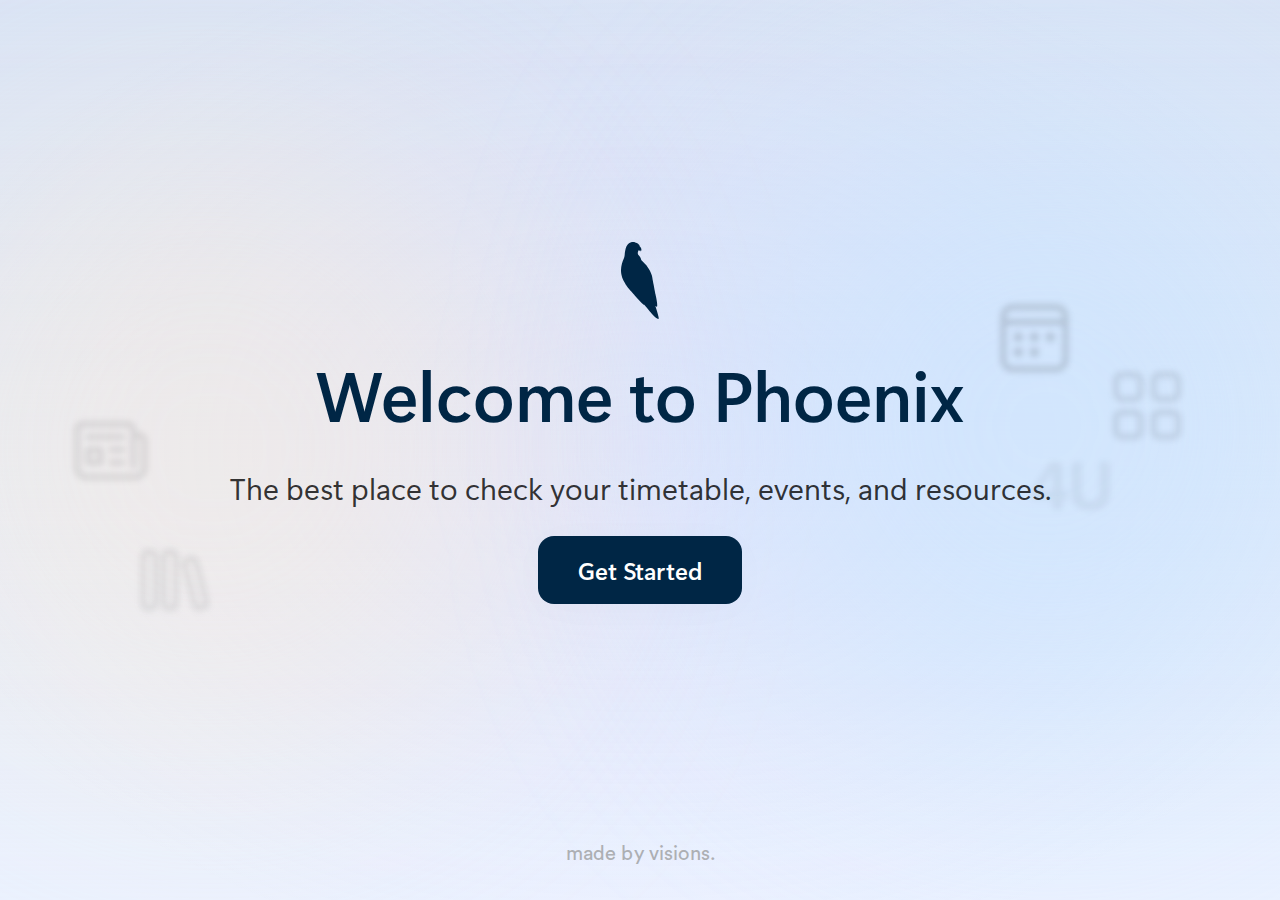
==== commit 64eb351c: "minor changes to login" ====
--- a/index.html
+++ b/index.html
@@ -20,8 +20,8 @@
             getCodeBoxElement(index + 1).focus();
           } else {
             getCodeBoxElement(index).blur();
-            // Submit code
-            console.log("submit code ");
+            focusText();
+            document.getElementById("password").focus();
           }
         }
         if (eventCode === 8 && index !== 1) {
@@ -81,6 +81,7 @@
       function passHero() {
         document.getElementById("hero-box").style.display = "none";
         document.getElementById("container2").style.display = "flex";
+        onFocusEvent(2);
       }
 
       async function hashString(passedString) {
@@ -110,13 +111,21 @@
             i += 1;
           }
           let passwordCredential = document.getElementById("password").value;
-          console.log(emailCredential);
-          console.log(passwordCredential);
           var hashedCredentials = "";
           var credentialsValid = true;
 
-          if (emailCredential.length < 9 || passwordCredential.length < 8) {
+          if (emailCredential.length < 9) {
+            document.getElementById("noID").style.display = "block";
             document.getElementById("btn").classList.add("error");
+            let box = document.getElementById("idinputdiv");
+            box.style.border = "2px solid #da4154";
+            return false;
+          } else if (passwordCredential.length < 8) {
+            document.getElementById("nopwd").style.display = "block";
+            let box = document.getElementById("pwd-div");
+            box.style.border = "2px solid #da4154";
+            document.getElementById("btn").classList.add("error");
+            return false;
           } else {
             emailCredential =
               emailCredential + "." + "user" + "@education.nsw.gov.au";
@@ -139,6 +148,7 @@
                   dataFetched = dataFetched + 1;
                   location.assign(
                     window.location.href.replace("index.html", "mynsb.html")
+                    // window.location.href + "mynsb.html"
                   );
                 }
               } else if (dataFetched < requiredFetches) {
@@ -179,6 +189,9 @@
             if (credentialResponseStatus == 200) {
               if (credentialsValid == "INVALID") {
                 document.getElementById("btn").classList.add("error");
+                document.getElementById("nopwd").style.display = "block";
+                let box = document.getElementById("pwd-div");
+                box.style.border = "2px solid #da4154";
               } else if (credentialsValid != "INVALID") {
                 console.log(hashedCredentials);
                 file = "mynsb.html";
@@ -186,6 +199,9 @@
               }
             } else if (credentialResponseStatus != 200) {
               document.getElementById("btn").classList.add("error");
+              document.getElementById("nopwd").style.display = "block";
+              let box = document.getElementById("pwd-div");
+              box.style.border = "2px solid #da4154";
             }
             tryToRedirect(false);
           });
@@ -225,6 +241,7 @@
         } catch (err) {
           console.log(err);
         }
+        return false;
       }
     </script>
   </head>
@@ -269,8 +286,7 @@
           <form
             class="form"
             id="form"
-            onsubmit="console.log('submit'); return false;"
-            method="post"
+            onsubmit="readCredentials(); return false;"
           >
             <div class="labeldiv">
               <svg
@@ -289,88 +305,108 @@
               <label for="studentid" class="formtext" id="one"
                 >Student ID</label
               >
+
+              <span id="noID">Invalid Student ID</span>
             </div>
             <div id="idinputdiv">
               <input
                 id="codeBox1"
-                type="number"
+                type="text"
                 maxlength="1"
                 onkeyup="onKeyUpEvent(1, event)"
+                onkeydown="return ['Backspace','Delete','ArrowLeft','ArrowRight'].includes(event.code) ? true : !isNaN(Number(event.key)) && event.code!=='Space'"
                 onfocus="onFocusEvent(1)"
                 onfocusout="unfocus()"
                 placeholder="0"
+                value=""
               />
               <input
                 id="codeBox2"
-                type="number"
+                type="text"
                 maxlength="1"
                 onkeyup="onKeyUpEvent(2, event)"
+                onkeydown="return ['Backspace','Delete','ArrowLeft','ArrowRight'].includes(event.code) ? true : !isNaN(Number(event.key)) && event.code!=='Space'"
                 onfocus="onFocusEvent(2)"
                 onfocusout="unfocus()"
                 placeholder="0"
+                value=""
               />
               <input
                 id="codeBox3"
-                type="number"
+                type="text"
                 maxlength="1"
                 onkeyup="onKeyUpEvent(3, event)"
+                onkeydown="return ['Backspace','Delete','ArrowLeft','ArrowRight'].includes(event.code) ? true : !isNaN(Number(event.key)) && event.code!=='Space'"
                 onfocus="onFocusEvent(3)"
                 onfocusout="unfocus()"
                 placeholder="0"
+                value=""
               />
               <input
                 id="codeBox4"
-                type="number"
+                type="text"
                 maxlength="1"
                 onkeyup="onKeyUpEvent(4, event)"
+                onkeydown="return ['Backspace','Delete','ArrowLeft','ArrowRight'].includes(event.code) ? true : !isNaN(Number(event.key)) && event.code!=='Space'"
                 onfocus="onFocusEvent(4)"
                 onfocusout="unfocus()"
                 placeholder="0"
+                value=""
               />
               <input
                 id="codeBox5"
-                type="number"
+                type="text"
                 maxlength="1"
                 onkeyup="onKeyUpEvent(5, event)"
+                onkeydown="return ['Backspace','Delete','ArrowLeft','ArrowRight'].includes(event.code) ? true : !isNaN(Number(event.key)) && event.code!=='Space'"
                 onfocus="onFocusEvent(5)"
                 onfocusout="unfocus()"
                 placeholder="0"
+                value=""
               />
               <input
                 id="codeBox6"
-                type="number"
+                type="text"
                 maxlength="1"
                 onkeyup="onKeyUpEvent(6, event)"
+                onkeydown="return ['Backspace','Delete','ArrowLeft','ArrowRight'].includes(event.code) ? true : !isNaN(Number(event.key)) && event.code!=='Space'"
                 onfocus="onFocusEvent(6)"
                 onfocusout="unfocus()"
                 placeholder="0"
+                value=""
               />
               <input
                 id="codeBox7"
-                type="number"
+                type="text"
                 maxlength="1"
                 onkeyup="onKeyUpEvent(7, event)"
+                onkeydown="return ['Backspace','Delete','ArrowLeft','ArrowRight'].includes(event.code) ? true : !isNaN(Number(event.key)) && event.code!=='Space'"
                 onfocus="onFocusEvent(7)"
                 onfocusout="unfocus()"
                 placeholder="0"
+                value=""
               />
               <input
                 id="codeBox8"
-                type="number"
+                type="text"
                 maxlength="1"
                 onkeyup="onKeyUpEvent(8, event)"
+                onkeydown="return ['Backspace','Delete','ArrowLeft','ArrowRight'].includes(event.code) ? true : !isNaN(Number(event.key)) && event.code!=='Space'"
                 onfocus="onFocusEvent(8)"
                 onfocusout="unfocus()"
                 placeholder="0"
+                value=""
               />
               <input
                 id="codeBox9"
-                type="number"
+                type="text"
                 maxlength="1"
                 onkeyup="onKeyUpEvent(9, event)"
+                onkeydown="return ['Backspace','Delete','ArrowLeft','ArrowRight'].includes(event.code) ? true : !isNaN(Number(event.key)) && event.code!=='Space'"
                 onfocus="onFocusEvent(9)"
                 onfocusout="unfocus()"
                 placeholder="0"
+                value=""
               />
             </div>
 
@@ -387,8 +423,8 @@
                   fill="#002645"
                 />
               </svg>
-              <label for="password" id="pwd" class="formtext">Password</label
-              ><br />
+              <label for="password" id="pwd" class="formtext">Password</label>
+              <span id="nopwd">Incorrect Password</span>
             </div>
             <div id="pwd-div">
               <input
@@ -399,13 +435,7 @@
                 onfocusout="unfocusText()"
                 placeholder="••••••••"
               />
-              <button
-                id="btn"
-                type="submit"
-                form="form"
-                value="Submit"
-                onclick="readCredentials();"
-              >
+              <button id="btn" type="submit" form="form" value="Submit">
                 <svg
                   width="24"
                   height="24"
--- a/indexstyle.css
+++ b/indexstyle.css
@@ -2,7 +2,7 @@
   font-family: "Segoe UI Variable Small";
   src: local("Segoe UI Variable Small"),
     url("SegoeUI-VF.ttf") format("truetype-variations");
-  font-variation-settings: "opsz" 1;
+  /* font-variation-settings: "opsz" 1; */
   font-weight: 300 700;
   font-style: normal;
 }
@@ -10,7 +10,7 @@
   font-family: "Segoe UI Variable Text";
   src: local("Segoe UI Variable Text"),
     url("SegoeUI-VF.ttf") format("truetype-variations");
-  font-variation-settings: "opsz" 10.5;
+  /* font-variation-settings: "opsz" 10.5; */
   font-weight: 300 700;
   font-style: normal;
 }
@@ -18,7 +18,7 @@
   font-family: "Segoe UI Variable Display";
   src: local("Segoe UI Variable Display"),
     url("SegoeUI-VF.ttf") format("truetype-variations");
-  font-variation-settings: "opsz" 36;
+  /* font-variation-settings: "opsz" 36; */
   font-weight: 300 700;
   font-style: normal;
 }
@@ -97,15 +97,15 @@
   display: flex;
   justify-content: center;
   align-items: center;
-  padding: 0.642em 1.5714em;
+  padding: 0.75em 1.667em;
   background: #002645;
   box-shadow: 0px 4px 41px rgba(0, 0, 0, 0.02);
   border-radius: 16px;
   font-family: "Segoe UI Variable Display";
   font-style: normal;
   font-weight: 600;
-  font-size: 2.8rem;
-  line-height: 3.7rem;
+  font-size: 2.4rem;
+  line-height: 3.2rem;
   color: #ffffff;
   text-align: center;
   transition-duration: 0.2s;
@@ -221,6 +221,7 @@
 .loginbox {
   padding: 36px;
   background: #ebf2ff;
+  box-shadow: 0px 4px 120px rgba(0, 0, 0, 0.1);
   border-radius: 28px;
   position: relative;
 }
@@ -251,12 +252,13 @@
 .labeldiv {
   display: flex;
   align-items: center;
+  width: 100%;
   gap: 8px;
   margin-top: 36px;
   margin-bottom: 19px;
 }
 
-input[type="number"] {
+input[type="text"] {
   background: none;
   height: 58px;
   width: 43px;
@@ -273,23 +275,23 @@
   line-height: 37px;
 }
 
-input[type="number"]::-webkit-inner-spin-button,
+/* input[type="number"]::-webkit-inner-spin-button,
 input[type="number"]::-webkit-outer-spin-button {
   -webkit-appearance: none;
   margin: 0;
-}
-
-input[type="number"]:focus {
+} */
+
+input[type="text"]:focus {
   outline: none;
   color: #606266;
   border-bottom: #606266 solid 3px;
 }
 
-input[type="number"]:focus::placeholder {
+input[type="text"]:focus::placeholder {
   color: transparent;
 }
 
-input[type="number"]:not(:placeholder-shown) {
+input[type="text"]:not(:placeholder-shown) {
   color: #002645;
   border-bottom: #002645 solid 3px;
 }
@@ -364,6 +366,22 @@
   background: rgb(0, 0, 0, 0.07);
 }
 
+#btn:hover svg path {
+  fill: #002645;
+}
+
 .error svg path {
   fill: red;
 }
+
+#noID,
+#nopwd {
+  display: none;
+  font-family: "Segoe UI Variable Small";
+  font-style: normal;
+  font-weight: 600;
+  font-size: 2rem;
+  line-height: 2.7rem;
+  color: #da4154;
+  margin-left: auto;
+}
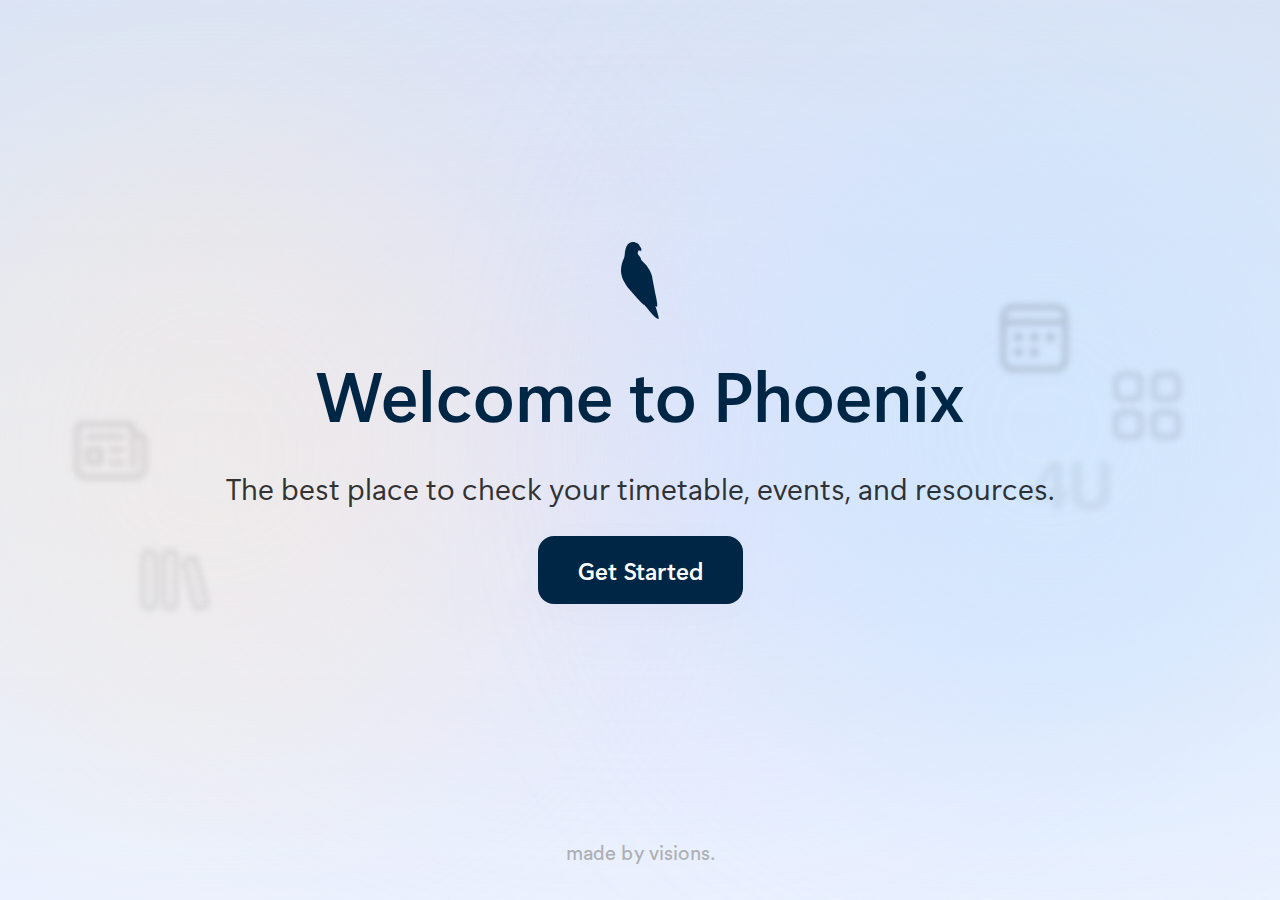
==== commit 731f1bd3: "attempted fixes to login" ====
--- a/index.html
+++ b/index.html
@@ -111,6 +111,9 @@
             i += 1;
           }
           let passwordCredential = document.getElementById("password").value;
+          // emailCredential = "naman.doshi@education.nsw.gov.au";
+          console.log(emailCredential);
+          console.log(passwordCredential);
           var hashedCredentials = "";
           var credentialsValid = true;
 
@@ -119,6 +122,7 @@
             document.getElementById("btn").classList.add("error");
             let box = document.getElementById("idinputdiv");
             box.style.border = "2px solid #da4154";
+
             return false;
           } else if (passwordCredential.length < 8) {
             document.getElementById("nopwd").style.display = "block";
@@ -142,9 +146,11 @@
 
             function tryToRedirect(addToCount = true) {
               if (addToCount == true) {
+                console.log("addtocount");
                 requiredFetches = requiredFetches + 1;
               } else if (addToCount == false) {
                 if (dataFetched >= requiredFetches) {
+                  console.log("enoughdata");
                   dataFetched = dataFetched + 1;
                   location.assign(
                     window.location.href.replace("index.html", "mynsb.html")
@@ -152,6 +158,7 @@
                   );
                 }
               } else if (dataFetched < requiredFetches) {
+                console.log("fetcheddata");
                 dataFetched = dataFetched + 1;
               }
             }
@@ -192,6 +199,8 @@
                 document.getElementById("nopwd").style.display = "block";
                 let box = document.getElementById("pwd-div");
                 box.style.border = "2px solid #da4154";
+                console.log("200");
+                return false;
               } else if (credentialsValid != "INVALID") {
                 console.log(hashedCredentials);
                 file = "mynsb.html";
@@ -202,6 +211,8 @@
               document.getElementById("nopwd").style.display = "block";
               let box = document.getElementById("pwd-div");
               box.style.border = "2px solid #da4154";
+              console.log("212");
+              return false;
             }
             tryToRedirect(false);
           });
@@ -229,17 +240,20 @@
 
             if (metadataResponseStatus == 200) {
               if (metadataResponse == "INVALID") {
+                return false;
               } else if (metadataResponse != "INVALID") {
                 console.log(metadataResponse);
                 localStorage.setItem("studentMetadata", metadataResponse);
               }
             } else if (credentialResponseStatus != 200) {
+              return false;
             }
 
             tryToRedirect(false);
           });
         } catch (err) {
           console.log(err);
+          return false;
         }
         return false;
       }
--- a/indexstyle.css
+++ b/indexstyle.css
@@ -1,25 +1,25 @@
 @font-face {
   font-family: "Segoe UI Variable Small";
   src: local("Segoe UI Variable Small"),
-    url("SegoeUI-VF.ttf") format("truetype-variations");
-  /* font-variation-settings: "opsz" 1; */
-  font-weight: 300 700;
+    url("SegoeUI.ttf") format("truetype-variations"),
+    url("SegoeUI.woff") format("woff-variations");
+  font-variation-settings: "opsz" 1;
   font-style: normal;
 }
 @font-face {
   font-family: "Segoe UI Variable Text";
   src: local("Segoe UI Variable Text"),
-    url("SegoeUI-VF.ttf") format("truetype-variations");
-  /* font-variation-settings: "opsz" 10.5; */
-  font-weight: 300 700;
+    url("SegoeUI.ttf") format("truetype-variations"),
+    url("SegoeUI.woff") format("woff-variations");
+  font-variation-settings: "opsz" 10.5;
   font-style: normal;
 }
 @font-face {
   font-family: "Segoe UI Variable Display";
   src: local("Segoe UI Variable Display"),
-    url("SegoeUI-VF.ttf") format("truetype-variations");
-  /* font-variation-settings: "opsz" 36; */
-  font-weight: 300 700;
+    url("SegoeUI.ttf") format("truetype-variations"),
+    url("SegoeUI.woff") format("woff-variations");
+  font-variation-settings: "opsz" 36;
   font-style: normal;
 }
 
@@ -50,6 +50,8 @@
 
 body {
   font-family: "Segoe UI Variable Display", sans-serif;
+  -webkit-font-smoothing: antialiased;
+  -webkit-text-stroke: 1px transparent;
   line-height: 1;
   font-weight: 400;
   width: 100vw;
@@ -130,8 +132,8 @@
   font-family: "Circular";
   font-style: normal;
   font-weight: 450;
-  font-size: 20px;
-  line-height: 25px;
+  font-size: 2rem;
+  line-height: 2.5rem;
   color: #adafb3;
   justify-self: flex-end;
   align-self: center;
@@ -230,18 +232,18 @@
   font-family: "Segoe UI Variable Display";
   font-style: normal;
   font-weight: 500;
-  font-size: 28px;
-  line-height: 37px;
-  color: #002645;
-  padding-bottom: 34px;
+  font-size: 2.8rem;
+  line-height: 3.7rem;
+  color: #002645;
+  padding-bottom: 1.214em;
 }
 
 .formtext {
   font-family: "Segoe UI Variable Small";
   font-style: normal;
   font-weight: 400;
-  font-size: 20px;
-  line-height: 27px;
+  font-size: 2rem;
+  line-height: 2.7rem;
   color: #002645;
 }
 
@@ -262,7 +264,6 @@
   background: none;
   height: 58px;
   width: 43px;
-  font-size: 25px;
   text-align: center;
   border: none;
   border-bottom: #adafb3 solid 3px;
@@ -271,8 +272,8 @@
   font-family: "Segoe UI Variable Display";
   font-style: normal;
   font-weight: 400;
-  font-size: 28px;
-  line-height: 37px;
+  font-size: 2.8rem;
+  line-height: 3.7rem;
 }
 
 /* input[type="number"]::-webkit-inner-spin-button,
@@ -341,8 +342,8 @@
   width: 100%;
   font-style: normal;
   font-weight: 400;
-  font-size: 18px;
-  line-height: 24px;
+  font-size: 1.8rem;
+  line-height: 2.4rem;
   text-align: center;
   color: #606266;
 }
